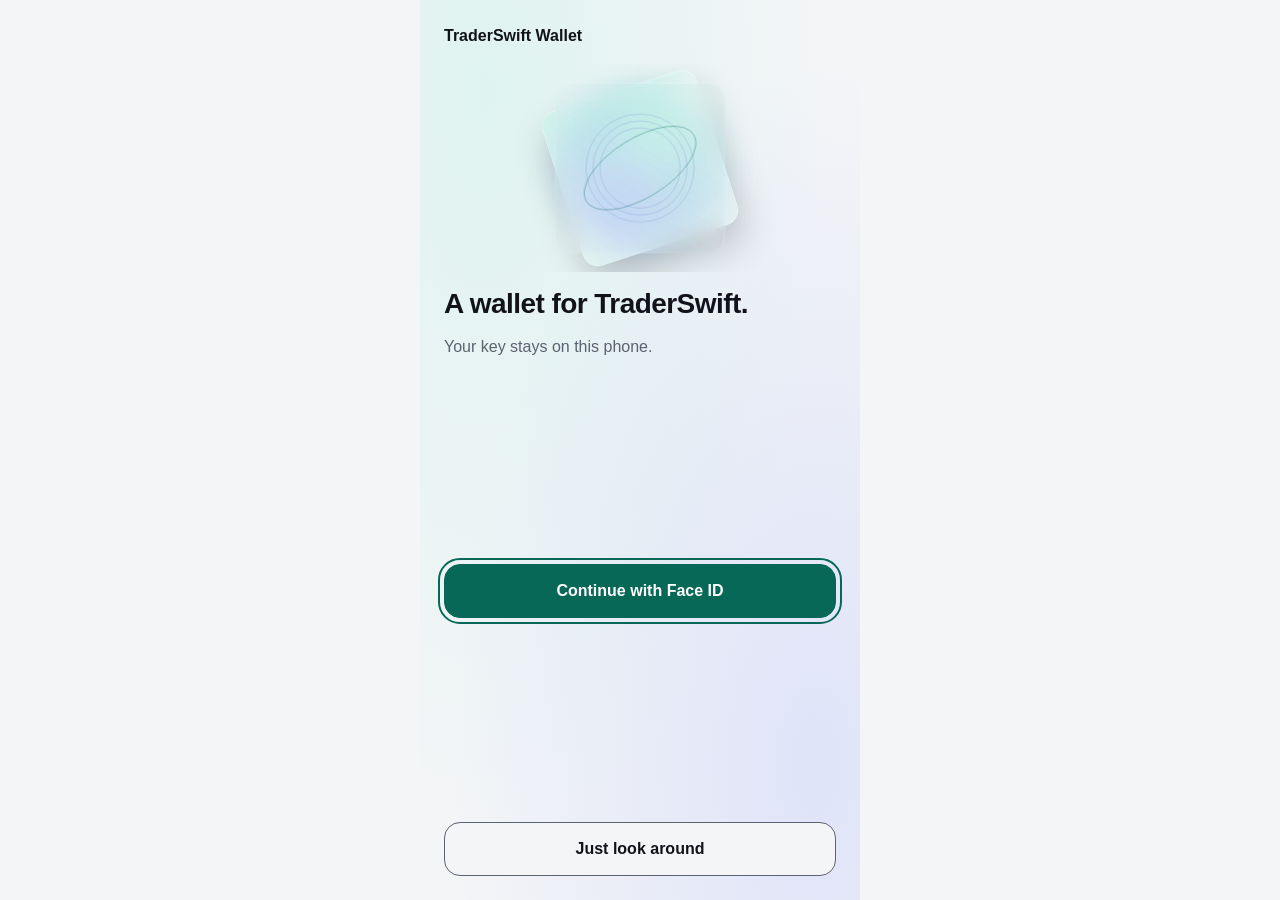
==== approval.html @ d80a9143 "Release wallet-2026-11-20" ====
<!doctype html>
<html lang="en" data-build-skin="glass" data-skin="glass">
<head>
  <meta charset="utf-8">
  <meta http-equiv="Content-Security-Policy" content="default-src 'self'; script-src 'self'; style-src 'self'; img-src 'self' data:; connect-src 'self' https://api.hyperliquid.xyz https://demo.traderswift.io; frame-src 'self'; object-src 'none'; base-uri 'none'; form-action 'none'">
  <script src="/frame-guard.4831d1f5ddee1642.js" integrity="sha256-SDHR9d3uFkIbovCyOY0tVZxZxyp4+VUDyLY3PaFtxhA=" crossorigin="anonymous" data-child="false" data-app-src="/app.b67b82bde010d55c.js" data-app-integrity="sha256-tnuCveAQ1VzoUtTcBZsyUCCunEWGEKCyoYZvrgc1C8I="></script>
  <meta name="viewport" content="width=device-width, initial-scale=1, viewport-fit=cover">
  <meta name="theme-color" content="#0b0c0f">
  <title>TraderSwift Wallet</title>
  <link rel="manifest" href="/manifest.webmanifest">
  <link rel="icon" href="/icon.svg" type="image/svg+xml">
  <link rel="apple-touch-icon" href="/icon-192.png">
  <link rel="stylesheet" href="/app.dac056a2eb11f874.css" integrity="sha256-2sBWousR+HQdXqFy+PMfnN85sP+5z654Mg8IpljKiX8=" crossorigin="anonymous">
</head>
<body>
  <a data-wallet-direct href="https://wallet.traderswift.io/" target="_top" rel="noopener">Open wallet.traderswift.io directly</a>
  <template data-wallet-content>
  <main data-wallet-root></main>
  </template>
</body>
</html>
---- app.dac056a2eb11f874.css ----
/* Core geometry and accessibility. Appearance belongs to skins. */
:root {
  --zero: 0;
  --full: 100%;
  --half: 50%;
  --fraction: 1fr;
  --viewport-height: 100svh;
  --app-width: 440px;
  --space-1: 4px;
  --space-2: 8px;
  --space-3: 12px;
  --space-4: 16px;
  --space-5: 20px;
  --space-6: 24px;
  --space-9: 36px;
  --line-width: 1px;
  --focus-width: 2px;
  --focus-offset: 4px;
  --emphasis-width: 2px;
  --button-height: 54px;
  --touch-size: 44px;
  --payment-touch-size: 48px;
  --payment-text-size: 20px;
  --phrase-columns: 3;
  --word-padding: 3px 6px;
  --number-width: 14px;
  --mic-width: 100%;
  --mic-height: 64px;
  --mic-icon: 48px;
  --mic-stroke: 3px;
  --mic-capsule-width: 12px;
  --mic-capsule-height: 26px;
  --mic-capsule-left: 18px;
  --mic-capsule-top: 2px;
  --mic-cradle-width: 28px;
  --mic-cradle-height: 24px;
  --mic-cradle-left: 10px;
  --mic-cradle-top: 14px;
  --mic-stem-height: 8px;
  --mic-stem-left: 22px;
  --mic-stem-top: 38px;
  --mic-stand-width: 18px;
  --mic-stand-left: 15px;
  --mic-stand-top: 44px;
  --toast-layer: 10;
  --toast-width: 400px;
  --toast-available-width: calc(100% - 32px);
  --identity-size: 208px;
  --identity-stage-height: 228px;
  --panel-edge: 3px;
  --identity-gap: 4px;
  --identity-cell: 12px;
  --look-columns: 3;
}

* {
  box-sizing: border-box;
}
body {
  margin: var(--zero);
}
button {
  cursor: pointer;
}
button:disabled {
  cursor: not-allowed;
}
h1, h2 {
  margin: var(--zero);
  overflow-wrap: anywhere;
}
p {
  margin: var(--zero);
}
.app-shell {
  width: var(--full);
  max-width: var(--app-width);
  min-height: var(--viewport-height);
  margin-inline: auto;
  padding: var(--space-6);
  padding-bottom: max(var(--space-6), env(safe-area-inset-bottom));
}
.stack, .sentence-card, .actions {
  display: grid;
  gap: var(--space-4);
}
.actions {
  gap: var(--space-3);
  padding-top: var(--space-4);
}
.button {
  display: flex;
  align-items: center;
  justify-content: center;
  gap: var(--space-2);
  width: var(--full);
  min-height: var(--button-height);
  padding: var(--space-3) var(--space-4);
  overflow-wrap: anywhere;
}
.risk {
  text-decoration: underline;
}
.request-details {
  margin: var(--zero);
  padding: var(--space-4);
  overflow-wrap: anywhere;
}
.request-details__row + .request-details__row {
  margin-top: var(--space-3);
  padding-top: var(--space-3);
}
dt {
  margin-bottom: var(--space-1);
}
dd {
  margin: var(--zero);
  white-space: pre-wrap;
}
.notice {
  padding: var(--space-3);
}
.phrase-grid {
  list-style: none;
  display: grid;
  grid-template-columns: repeat(var(--phrase-columns), minmax(var(--zero), var(--fraction)));
  gap: var(--space-1);
  padding: var(--zero);
  margin: var(--zero);
}
.phrase-grid__item {
  display: flex;
  align-items: center;
  gap: var(--space-2);
  padding: var(--word-padding);
  min-width: var(--zero);
}
.phrase-grid__word {
  overflow-wrap: anywhere;
}
.word-number {
  flex-shrink: var(--zero);
  width: var(--number-width);
}
.passphrase-field {
  display: grid;
  gap: var(--space-2);
}
.passphrase {
  min-width: var(--zero);
  width: var(--full);
  min-height: var(--button-height);
  padding: var(--space-4);
}
.passphrase-toggle {
  width: auto;
  justify-self: end;
  min-height: var(--touch-size);
}
.field-error:empty {
  display: none;
}
.mic-button {
  flex-direction: row;
  width: var(--mic-width);
  min-height: var(--mic-height);
}
.mic-icon {
  position: relative;
  width: var(--mic-icon);
  height: var(--mic-icon);
}
.mic-icon > span {
  position: absolute;
}
.mic-icon__capsule {
  left: var(--mic-capsule-left);
  top: var(--mic-capsule-top);
  width: var(--mic-capsule-width);
  height: var(--mic-capsule-height);
}
.mic-icon__cradle {
  left: var(--mic-cradle-left);
  top: var(--mic-cradle-top);
  width: var(--mic-cradle-width);
  height: var(--mic-cradle-height);
}
.mic-icon__stem {
  left: var(--mic-stem-left);
  top: var(--mic-stem-top);
  width: var(--mic-stroke);
  height: var(--mic-stem-height);
}
.mic-icon__stand {
  left: var(--mic-stand-left);
  top: var(--mic-stand-top);
  width: var(--mic-stand-width);
  height: var(--mic-stroke);
}
.toast {
  position: fixed;
  z-index: var(--toast-layer);
  inset-inline: var(--zero);
  bottom: max(var(--space-4), env(safe-area-inset-bottom));
  width: min(var(--toast-width), var(--toast-available-width));
  margin-inline: auto;
  display: grid;
  gap: var(--space-3);
  padding: var(--space-4);
  overflow-wrap: anywhere;
}
.toast__dismiss {
  width: auto;
  min-height: var(--touch-size);
  justify-self: end;
}
textarea {
  resize: vertical;
}
[hidden] {
  display: none !important;
}
.page-host {
  align-content: start;
}
.page-host iframe {
  width: var(--full);
  min-height: var(--app-width);
}
output {
  overflow-wrap: anywhere;
}
.sentence-card__sentence, .request-audience {
  unicode-bidi: isolate;
  direction: ltr;
}

/* Art is isolated and clipped; it never contains signing text or controls. */
.app-shell {
  position: relative;
  isolation: isolate;
  display: flex;
  flex-direction: column;
  gap: var(--space-4);
}
.background-light {
  position: absolute;
  inset: var(--zero);
  z-index: -1;
  contain: strict;
  overflow: hidden;
  pointer-events: none;
}
.screen-content {
  display: flex;
  flex-direction: column;
  flex: 1;
  gap: var(--space-4);
}
.screen-content > * { flex-shrink: 0; }
.screen-dock, .screen-content > .button--primary,
.screen-content > .button:last-child { margin-top: auto; }
.screen-content form, .screen-content > .sentence-card {
  display: flex;
  flex-direction: column;
  flex: 1;
}
.screen-content form > .button--primary, .sentence-card > .actions { margin-top: auto; }
.wallet-tools summary { cursor: pointer; padding-block: var(--space-3); }
.wallet-tools .stack { padding-block: var(--space-3); }
.ring-prompt { min-width: var(--zero); }
.ring-prompt .ring-prompt__action {
  display: flex;
  align-items: center;
  justify-content: center;
  box-shadow: none;
  cursor: pointer;
  font-family: inherit;
  width: auto;
  min-width: var(--zero);
  min-height: var(--touch-size);
  padding: var(--zero);
  border: var(--zero);
  background: none;
  color: var(--muted);
  font-size: var(--text-small);
  font-weight: inherit;
}
.ring-prompt > :first-child { flex: 1; justify-content: flex-start; font-weight: normal; }
.ring-prompt .ring-prompt__dismiss { min-width: var(--touch-size); flex-shrink: 0; }
.ring-draft, .ring-header { min-width: var(--zero); overflow-wrap: anywhere; }
.ring-back { display: flex; align-items: center; min-height: var(--touch-size); }
.identity-stage {
  position: relative;
  isolation: isolate;
  contain: layout paint;
  overflow: hidden;
  width: var(--full);
  height: var(--identity-stage-height);
  flex-shrink: 0;
}
.identity-light, .identity-pane, .key-identity {
  position: absolute;
  inset: var(--zero);
  width: var(--identity-size);
  height: var(--identity-size);
  margin: auto;
}
.identity-light, .identity-pane { z-index: -1; }
.key-identity { display: block; }
.panel-wrap {
  position: relative;
  isolation: isolate;
  padding: var(--panel-edge);
}
.panel-art {
  position: absolute;
  inset: var(--zero);
  z-index: -1;
  contain: strict;
  overflow: hidden;
  pointer-events: none;
}
.panel-wrap > :last-child { position: relative; }

.look-options {
  display: grid;
  grid-template-columns: repeat(var(--look-columns), minmax(var(--zero), var(--fraction)));
  gap: var(--space-2);
}

.signing-truth {
  overflow-wrap: anywhere;
  unicode-bidi: isolate;
  direction: ltr;
}

.storage-warning { display: flex; align-items: center; gap: var(--space-2); }
.storage-warning .button { width: auto; min-height: var(--touch-size); padding-inline: var(--space-2); }

.identity-light { animation: identity-arrive var(--motion-duration) var(--motion-easing); }
@keyframes identity-arrive {
  from { opacity: 0; }
  to { opacity: 1; }
}

@media (prefers-reduced-motion: reduce) {
  *, *::before, *::after {
    animation: none !important;
    transition: none !important;
    transform: none !important;
    scroll-behavior: auto !important;
  }
}

/* Route focus announces the heading; keyboard focus uses the skin ring. */
h1[tabindex]:focus { outline: none; }
[data-signing-truth="address"], .app-shell .wallet-address,
.app-shell .passphrase.wallet-address {
  font-family: var(--font-address, ui-monospace, "SFMono-Regular", Menlo, Consolas, monospace);
}

.hl-heading { display: flex; align-items: baseline; flex-wrap: wrap; gap: var(--space-2); }
.hl-heading h3 { margin: var(--zero); overflow-wrap: anywhere; }
.hl-heading .muted { margin-left: auto; }
.hl-side { color: var(--accent); }
.hl-grid {
  display: grid;
  grid-template-columns: repeat(3, minmax(var(--zero), var(--fraction)));
  gap: var(--space-3) var(--space-2);
  margin: var(--zero);
}
.hl-cell { min-width: var(--zero); }
.hl-cell dt { font-size: var(--text-tiny); }
.hl-cell dd { font-variant-numeric: tabular-nums; overflow-wrap: anywhere; }
.hl-view, .hl-results, .hl-card { min-width: var(--zero); }

.payment-review, .funding-page {
  min-width: var(--zero);
  overflow-wrap: anywhere;
  unicode-bidi: isolate;
  direction: ltr;
}
.payment-review .wallet-address, .funding-page .wallet-address {
  white-space: normal;
  overflow: visible;
  text-overflow: clip;
}

.approval-screen, .approval-review { min-width: var(--zero); overflow-wrap: anywhere; }
.approval-typed-data {
  white-space: pre-wrap;
  overflow-wrap: anywhere;
  overflow: visible;
  text-overflow: clip;
  min-width: var(--zero);
  direction: ltr;
  unicode-bidi: isolate;
}

.funding-header {
  display: flex;
  align-items: center;
  gap: var(--space-2);
}
.funding-header h1 {
  flex: 1;
  margin: 0;
  font-size: var(--payment-text-size);
}
.funding-header .button {
  width: var(--payment-touch-size);
  flex-shrink: var(--zero);
  min-width: var(--payment-touch-size);
  min-height: var(--payment-touch-size);
  padding: 0;
}
.funding-badge {
  padding: var(--space-1) var(--space-2);
  border: var(--line-width) solid var(--border);
  border-radius: var(--radius-pill);
  font-size: var(--text-small);
  color: var(--muted);
}
.funding-page .button, .payment-review .button {
  min-height: var(--payment-touch-size);
}
.funding-page .wallet-address {
  font-size: var(--payment-text-size);
  overflow-wrap: anywhere;
  white-space: normal;
}

:root:not([data-skin]), :root[data-skin="glass"] { 
  color-scheme: dark;
  --font-body: -apple-system, BlinkMacSystemFont, "Segoe UI", sans-serif;
  --font-address: ui-monospace, "SFMono-Regular", Menlo, Consolas, monospace;
  --font-heading: var(--font-body);
  --font-mono: ui-monospace, "SFMono-Regular", Consolas, monospace;
  --text-body: 16px;
  --text-small: 12px;
  --text-word: 13px;
  --text-tiny: 10px;
  --text-heading: 28px;
  --text-hero: 28px;
  --leading-body: 1.5;
  --leading-heading: 1.12;
  --weight-bold: 600;
  --weight-heading: 600;
  --tracking-heading: -.02em;
  --tracking-label: .04em;
  --radius-card: 24px;
  --radius-control: 16px;
  --radius-notice: 12px;
  --radius-word: 4px;
  --radius-mic: 28px;
  --radius-pill: 999px;
  --transparent: transparent;
  --current-color: currentColor;
  --opacity-disabled: 1;
  --motion-duration: 140ms;
  --motion-easing: ease-out;
  --motion-press: translateY(1px);
  --canvas: #0b0c0f;
  --surface: #0b0c0f;
  --ink: #f2f4f7;
  --muted: #8b93a1;
  --accent: #5ee7c6;
  --on-accent: #0b0c0f;
  --tint: #181a20;
  --border: #30343b;
  --border-strong: #8b93a1;
  --warning-bg: #132923;
  --warning-ink: #a8e9d8;
  --danger: #ff6b63;
  --danger-bg: #2e191d;
  --danger-border: #a84b49;
  --panel-background: linear-gradient(135deg, var(--surface), var(--tint));
  --shadow-card: inset 0 1px 0 #ffffff12;
  --shadow-mic: 0 0 32px #5ee7c624;
  --shadow-toast: 0 8px 24px #00000050;
  --glass-blur: 16px;
  --identity-shell-radius: 24px;
  --identity-radius: 4px;
  --identity-background: radial-gradient(ellipse at center, var(--tint), var(--surface));
}
@media (prefers-color-scheme: light) {
  :root:not([data-skin]), :root[data-skin="glass"] {
    color-scheme: light;
    --canvas: #f4f5f7;
    --surface: #f4f5f7;
    --ink: #111318;
    --muted: #5b6270;
    --accent: #086858;
    --on-accent: #ffffff;
    --tint: #e9ebef;
    --border: #c9cdd4;
    --border-strong: #5b6270;
    --warning-bg: #e0f0eb;
    --warning-ink: #176856;
    --danger: #a12b28;
    --danger-bg: #fae9e7;
    --danger-border: #bf6a65;
  }
}
@media (prefers-reduced-motion: reduce) {
  :root:not([data-skin]), :root[data-skin="glass"] { --motion-duration: 0ms; --motion-press: none; }
}

:root[data-skin="glass"] body { background: var(--canvas); color: var(--ink); font: var(--text-body)/var(--leading-body) var(--font-body); }:root[data-skin="glass"] button, :root[data-skin="glass"] input { font: inherit; }:root[data-skin="glass"] button, :root[data-skin="glass"] input, :root[data-skin="glass"] a { -webkit-tap-highlight-color: var(--transparent); }:root[data-skin="glass"] button:disabled { opacity: var(--opacity-disabled); }:root[data-skin="glass"] button:focus-visible, :root[data-skin="glass"] input:focus-visible, :root[data-skin="glass"] a:focus-visible, :root[data-skin="glass"] [tabindex]:focus-visible:not(h1), :root[data-skin="glass"] h1[data-keyboard-focus="true"]:focus-visible { outline: var(--focus-width) solid var(--accent); outline-offset: var(--focus-offset); }:root[data-skin="glass"] a { color: var(--accent); text-underline-offset: var(--space-1); }:root[data-skin="glass"] h1, :root[data-skin="glass"] h2 { font: var(--weight-heading) var(--text-heading)/var(--leading-heading) var(--font-heading); letter-spacing: var(--tracking-heading); }:root[data-skin="glass"] .app-shell { background: var(--surface); }:root[data-skin="glass"] .wallet-tools summary { color: var(--muted); }:root[data-skin="glass"] .hero { font-size: var(--text-hero); }:root[data-skin="glass"] .muted, :root[data-skin="glass"] .field-hint { color: var(--muted); }:root[data-skin="glass"] .button { border: var(--line-width) solid var(--border-strong); border-radius: var(--radius-control); background: var(--surface); color: var(--ink); font-weight: var(--weight-bold); transition: background-color var(--motion-duration) var(--motion-easing), transform var(--motion-duration) var(--motion-easing); }:root[data-skin="glass"] .button--primary { background: var(--accent); color: var(--on-accent); border-color: var(--accent); }:root[data-skin="glass"] .button--refuse { color: var(--danger); border-color: var(--danger-border); }:root[data-skin="glass"] .button--secondary:enabled:hover { background: var(--tint); }:root[data-skin="glass"] .button--refuse:enabled:hover { background: var(--danger-bg); }:root[data-skin="glass"] .button:enabled:active { transform: var(--motion-press); }:root[data-skin="glass"] .risk { color: var(--accent); font-weight: inherit; text-decoration-thickness: var(--emphasis-width); text-underline-offset: var(--focus-offset); }:root[data-skin="glass"] .request-details { background-color: var(--tint); background-image: var(--panel-background, linear-gradient(135deg, var(--surface), var(--tint))); border: var(--line-width) solid var(--border); border-radius: var(--radius-card); box-shadow: var(--shadow-card); }:root[data-skin="glass"] .request-details__row + .request-details__row { border-top: var(--line-width) solid var(--border); }:root[data-skin="glass"] dt { color: var(--muted); font-size: var(--text-small); font-weight: var(--weight-bold); letter-spacing: var(--tracking-label); text-transform: uppercase; }:root[data-skin="glass"] .notice { border-radius: var(--radius-notice); background: var(--warning-bg); color: var(--warning-ink); }:root[data-skin="glass"] .phrase-grid__item { border: var(--line-width) solid var(--border); border-radius: var(--radius-word); background: var(--tint); font-size: var(--text-word); }:root[data-skin="glass"] .word-number { font-size: var(--text-tiny); color: var(--muted); font-variant-numeric: tabular-nums; }:root[data-skin="glass"] .field-label { font-weight: var(--weight-bold); }:root[data-skin="glass"] .passphrase { border: var(--line-width) solid var(--border-strong); border-radius: var(--radius-control); background: var(--tint); color: var(--ink); }:root[data-skin="glass"] .passphrase[aria-invalid="true"] { border-color: var(--danger); }:root[data-skin="glass"] .passphrase-toggle[aria-pressed="true"] { background: var(--tint); border-color: var(--accent); }:root[data-skin="glass"] .field-hint, :root[data-skin="glass"] .field-error { font-size: var(--text-small); }:root[data-skin="glass"] .field-error { color: var(--danger); }:root[data-skin="glass"] .mic-button { border-radius: var(--radius-mic); box-shadow: var(--shadow-mic); }:root[data-skin="glass"] .mic-icon__capsule { border: var(--mic-stroke) solid var(--current-color); border-radius: var(--radius-pill); }:root[data-skin="glass"] .mic-icon__cradle { border: var(--mic-stroke) solid var(--current-color); border-top: none; border-radius: var(--zero) var(--zero) var(--radius-pill) var(--radius-pill); }:root[data-skin="glass"] .mic-icon__stem { background: var(--current-color); }:root[data-skin="glass"] .mic-icon__stand { background: var(--current-color); }:root[data-skin="glass"] .toast { background: var(--surface); color: var(--ink); border: var(--line-width) solid var(--border-strong); border-radius: var(--radius-card); box-shadow: var(--shadow-toast); }:root[data-skin="glass"] .toast--error { background: var(--danger-bg); color: var(--danger); border-color: var(--danger-border); }:root[data-skin="glass"] textarea { font: inherit; }:root[data-skin="glass"] textarea:focus-visible { outline: var(--focus-width) solid var(--accent); outline-offset: var(--focus-offset); }:root[data-skin="glass"] .page-host iframe { border: var(--zero); }:root[data-skin="glass"] .look-options [aria-pressed="true"] { border-color: var(--accent); background: var(--tint); }:root[data-skin="glass"] .request-details { backdrop-filter: blur(var(--glass-blur)); }:root[data-skin="glass"] .background-light { background: radial-gradient(ellipse at 15% 10%, #5ee7c624, transparent 65%), radial-gradient(ellipse at 90% 85%, #5a78ff24, transparent 65%); }:root[data-skin="glass"] .panel-art { background: linear-gradient(135deg, #a8e9d840, #5a78ff18 55%, #5ee7c624); border: 1px solid #a8e9d840; border-radius: 22px; box-shadow: inset 0 1px 0 #ffffff30, 0 12px 28px #00000024; backdrop-filter: blur(24px); }:root[data-skin="glass"] .identity-stage { height: 208px; }:root[data-skin="glass"] .identity-light { background: conic-gradient(from 29deg, #5ee7c640, #5a78ff40, #5ee7c640); border-radius: 50%; filter: blur(18px); transform: scale(0.8); }:root[data-skin="glass"] .identity-pane { background: linear-gradient(-18deg, #a8e9d818, transparent 60%, #5ee7c624); border: 1px solid #ffffff30; border-radius: 20px; box-shadow: 0 24px 48px #00000033, inset 0 1px 0 #ffffff30; transform: rotate(-18deg) scale(0.78); }:root[data-skin="glass"] .key-identity { background: linear-gradient(31deg, #ffffff0f, transparent 65%, #a8e9d818); border: 1px solid #ffffff30; border-radius: 20px; backdrop-filter: blur(12px); padding: 18px; transform: scale(0.82); }:root[data-skin="glass"] .orbit-lines { fill: none; stroke: #869ad4; stroke-width: 1; opacity: 0.8; }:root[data-skin="glass"] .orbit-lines ellipse { stroke: var(--accent); }:root[data-skin="glass"] .identity-dot { fill: var(--accent); stroke: var(--surface); stroke-width: 1; }:root[data-skin="glass"] .identity-dot:nth-child(3n) { fill: #b9f3e4; }

:root:not([data-skin]) body { background: var(--canvas); color: var(--ink); font: var(--text-body)/var(--leading-body) var(--font-body); }:root:not([data-skin]) button, :root:not([data-skin]) input { font: inherit; }:root:not([data-skin]) button, :root:not([data-skin]) input, :root:not([data-skin]) a { -webkit-tap-highlight-color: var(--transparent); }:root:not([data-skin]) button:disabled { opacity: var(--opacity-disabled); }:root:not([data-skin]) button:focus-visible, :root:not([data-skin]) input:focus-visible, :root:not([data-skin]) a:focus-visible, :root:not([data-skin]) [tabindex]:focus-visible:not(h1), :root:not([data-skin]) h1[data-keyboard-focus="true"]:focus-visible { outline: var(--focus-width) solid var(--accent); outline-offset: var(--focus-offset); }:root:not([data-skin]) a { color: var(--accent); text-underline-offset: var(--space-1); }:root:not([data-skin]) h1, :root:not([data-skin]) h2 { font: var(--weight-heading) var(--text-heading)/var(--leading-heading) var(--font-heading); letter-spacing: var(--tracking-heading); }:root:not([data-skin]) .app-shell { background: var(--surface); }:root:not([data-skin]) .wallet-tools summary { color: var(--muted); }:root:not([data-skin]) .hero { font-size: var(--text-hero); }:root:not([data-skin]) .muted, :root:not([data-skin]) .field-hint { color: var(--muted); }:root:not([data-skin]) .button { border: var(--line-width) solid var(--border-strong); border-radius: var(--radius-control); background: var(--surface); color: var(--ink); font-weight: var(--weight-bold); transition: background-color var(--motion-duration) var(--motion-easing), transform var(--motion-duration) var(--motion-easing); }:root:not([data-skin]) .button--primary { background: var(--accent); color: var(--on-accent); border-color: var(--accent); }:root:not([data-skin]) .button--refuse { color: var(--danger); border-color: var(--danger-border); }:root:not([data-skin]) .button--secondary:enabled:hover { background: var(--tint); }:root:not([data-skin]) .button--refuse:enabled:hover { background: var(--danger-bg); }:root:not([data-skin]) .button:enabled:active { transform: var(--motion-press); }:root:not([data-skin]) .risk { color: var(--accent); font-weight: inherit; text-decoration-thickness: var(--emphasis-width); text-underline-offset: var(--focus-offset); }:root:not([data-skin]) .request-details { background-color: var(--tint); background-image: var(--panel-background, linear-gradient(135deg, var(--surface), var(--tint))); border: var(--line-width) solid var(--border); border-radius: var(--radius-card); box-shadow: var(--shadow-card); }:root:not([data-skin]) .request-details__row + .request-details__row { border-top: var(--line-width) solid var(--border); }:root:not([data-skin]) dt { color: var(--muted); font-size: var(--text-small); font-weight: var(--weight-bold); letter-spacing: var(--tracking-label); text-transform: uppercase; }:root:not([data-skin]) .notice { border-radius: var(--radius-notice); background: var(--warning-bg); color: var(--warning-ink); }:root:not([data-skin]) .phrase-grid__item { border: var(--line-width) solid var(--border); border-radius: var(--radius-word); background: var(--tint); font-size: var(--text-word); }:root:not([data-skin]) .word-number { font-size: var(--text-tiny); color: var(--muted); font-variant-numeric: tabular-nums; }:root:not([data-skin]) .field-label { font-weight: var(--weight-bold); }:root:not([data-skin]) .passphrase { border: var(--line-width) solid var(--border-strong); border-radius: var(--radius-control); background: var(--tint); color: var(--ink); }:root:not([data-skin]) .passphrase[aria-invalid="true"] { border-color: var(--danger); }:root:not([data-skin]) .passphrase-toggle[aria-pressed="true"] { background: var(--tint); border-color: var(--accent); }:root:not([data-skin]) .field-hint, :root:not([data-skin]) .field-error { font-size: var(--text-small); }:root:not([data-skin]) .field-error { color: var(--danger); }:root:not([data-skin]) .mic-button { border-radius: var(--radius-mic); box-shadow: var(--shadow-mic); }:root:not([data-skin]) .mic-icon__capsule { border: var(--mic-stroke) solid var(--current-color); border-radius: var(--radius-pill); }:root:not([data-skin]) .mic-icon__cradle { border: var(--mic-stroke) solid var(--current-color); border-top: none; border-radius: var(--zero) var(--zero) var(--radius-pill) var(--radius-pill); }:root:not([data-skin]) .mic-icon__stem { background: var(--current-color); }:root:not([data-skin]) .mic-icon__stand { background: var(--current-color); }:root:not([data-skin]) .toast { background: var(--surface); color: var(--ink); border: var(--line-width) solid var(--border-strong); border-radius: var(--radius-card); box-shadow: var(--shadow-toast); }:root:not([data-skin]) .toast--error { background: var(--danger-bg); color: var(--danger); border-color: var(--danger-border); }:root:not([data-skin]) textarea { font: inherit; }:root:not([data-skin]) textarea:focus-visible { outline: var(--focus-width) solid var(--accent); outline-offset: var(--focus-offset); }:root:not([data-skin]) .page-host iframe { border: var(--zero); }:root:not([data-skin]) .look-options [aria-pressed="true"] { border-color: var(--accent); background: var(--tint); }:root:not([data-skin]) .request-details { backdrop-filter: blur(var(--glass-blur)); }:root:not([data-skin]) .background-light { background: radial-gradient(ellipse at 15% 10%, #5ee7c624, transparent 65%), radial-gradient(ellipse at 90% 85%, #5a78ff24, transparent 65%); }:root:not([data-skin]) .panel-art { background: linear-gradient(135deg, #a8e9d840, #5a78ff18 55%, #5ee7c624); border: 1px solid #a8e9d840; border-radius: 22px; box-shadow: inset 0 1px 0 #ffffff30, 0 12px 28px #00000024; backdrop-filter: blur(24px); }:root:not([data-skin]) .identity-stage { height: 208px; }:root:not([data-skin]) .identity-light { background: conic-gradient(from 29deg, #5ee7c640, #5a78ff40, #5ee7c640); border-radius: 50%; filter: blur(18px); transform: scale(0.8); }:root:not([data-skin]) .identity-pane { background: linear-gradient(-18deg, #a8e9d818, transparent 60%, #5ee7c624); border: 1px solid #ffffff30; border-radius: 20px; box-shadow: 0 24px 48px #00000033, inset 0 1px 0 #ffffff30; transform: rotate(-18deg) scale(0.78); }:root:not([data-skin]) .key-identity { background: linear-gradient(31deg, #ffffff0f, transparent 65%, #a8e9d818); border: 1px solid #ffffff30; border-radius: 20px; backdrop-filter: blur(12px); padding: 18px; transform: scale(0.82); }:root:not([data-skin]) .orbit-lines { fill: none; stroke: #869ad4; stroke-width: 1; opacity: 0.8; }:root:not([data-skin]) .orbit-lines ellipse { stroke: var(--accent); }:root:not([data-skin]) .identity-dot { fill: var(--accent); stroke: var(--surface); stroke-width: 1; }:root:not([data-skin]) .identity-dot:nth-child(3n) { fill: #b9f3e4; }

:root[data-skin="orbit"] { 
  color-scheme: dark;
  --font-body: -apple-system, BlinkMacSystemFont, "Segoe UI", sans-serif;
  --font-address: ui-monospace, "SFMono-Regular", Menlo, Consolas, monospace;
  --font-heading: var(--font-body);
  --font-mono: ui-monospace, "SFMono-Regular", Consolas, monospace;
  --text-body: 16px;
  --text-small: 12px;
  --text-word: 13px;
  --text-tiny: 10px;
  --text-heading: 28px;
  --text-hero: 28px;
  --leading-body: 1.5;
  --leading-heading: 1.12;
  --weight-bold: 600;
  --weight-heading: 600;
  --tracking-heading: -.02em;
  --tracking-label: .04em;
  --radius-card: 20px;
  --radius-control: 28px;
  --radius-notice: 12px;
  --radius-word: 4px;
  --radius-mic: 999px;
  --radius-pill: 999px;
  --transparent: transparent;
  --current-color: currentColor;
  --opacity-disabled: 1;
  --motion-duration: 140ms;
  --motion-easing: ease-out;
  --motion-press: translateY(1px);
  --canvas: #080c10;
  --surface: #101a20;
  --ink: #f0f7f5;
  --muted: #a5b8bc;
  --accent: #a7ecda;
  --on-accent: #102b26;
  --tint: #192a31;
  --border: #31464d;
  --border-strong: #6b8b94;
  --warning-bg: #27332e;
  --warning-ink: #d8e7c8;
  --danger: #ffa99e;
  --danger-bg: #36272b;
  --danger-border: #9c605c;
  --panel-background: none;
  --shadow-card: inset 0 1px 0 #a7ecda26;
  --shadow-mic: 0 0 32px #5ee7c624;
  --shadow-toast: 0 8px 24px #00000050;
  --glass-blur: 0px;
  --identity-shell-radius: 999px;
  --identity-radius: 50%;
  --identity-background: repeating-radial-gradient(circle at center, var(--surface) 0px, var(--surface) 16px, var(--border) 17px, var(--surface) 18px);
}
@media (prefers-color-scheme: light) {
  :root[data-skin="orbit"] {
    color-scheme: light;
    --canvas: #dbe5e3;
    --surface: #f4f8f6;
    --ink: #182f31;
    --muted: #526a6d;
    --accent: #205e53;
    --on-accent: #ffffff;
    --tint: #e2eeea;
    --border: #bccfca;
    --border-strong: #708b86;
    --warning-bg: #e4ead6;
    --warning-ink: #42592e;
    --danger: #912e2d;
    --danger-bg: #f7e6e2;
    --danger-border: #bb7d78;
  }
}
@media (prefers-reduced-motion: reduce) {
  :root[data-skin="orbit"] { --motion-duration: 0ms; --motion-press: none; }
}

:root[data-skin="orbit"] body { background: var(--canvas); color: var(--ink); font: var(--text-body)/var(--leading-body) var(--font-body); }:root[data-skin="orbit"] button, :root[data-skin="orbit"] input { font: inherit; }:root[data-skin="orbit"] button, :root[data-skin="orbit"] input, :root[data-skin="orbit"] a { -webkit-tap-highlight-color: var(--transparent); }:root[data-skin="orbit"] button:disabled { opacity: var(--opacity-disabled); }:root[data-skin="orbit"] button:focus-visible, :root[data-skin="orbit"] input:focus-visible, :root[data-skin="orbit"] a:focus-visible, :root[data-skin="orbit"] [tabindex]:focus-visible:not(h1), :root[data-skin="orbit"] h1[data-keyboard-focus="true"]:focus-visible { outline: var(--focus-width) solid var(--accent); outline-offset: var(--focus-offset); }:root[data-skin="orbit"] a { color: var(--accent); text-underline-offset: var(--space-1); }:root[data-skin="orbit"] h1, :root[data-skin="orbit"] h2 { font: var(--weight-heading) var(--text-heading)/var(--leading-heading) var(--font-heading); letter-spacing: var(--tracking-heading); }:root[data-skin="orbit"] .app-shell { background: var(--surface); }:root[data-skin="orbit"] .wallet-tools summary { color: var(--muted); }:root[data-skin="orbit"] .hero { font-size: var(--text-hero); }:root[data-skin="orbit"] .muted, :root[data-skin="orbit"] .field-hint { color: var(--muted); }:root[data-skin="orbit"] .button { border: var(--line-width) solid var(--border-strong); border-radius: var(--radius-control); background: var(--surface); color: var(--ink); font-weight: var(--weight-bold); transition: background-color var(--motion-duration) var(--motion-easing), transform var(--motion-duration) var(--motion-easing); }:root[data-skin="orbit"] .button--primary { background: var(--accent); color: var(--on-accent); border-color: var(--accent); }:root[data-skin="orbit"] .button--refuse { color: var(--danger); border-color: var(--danger-border); }:root[data-skin="orbit"] .button--secondary:enabled:hover { background: var(--tint); }:root[data-skin="orbit"] .button--refuse:enabled:hover { background: var(--danger-bg); }:root[data-skin="orbit"] .button:enabled:active { transform: var(--motion-press); }:root[data-skin="orbit"] .risk { color: var(--accent); font-weight: inherit; text-decoration-thickness: var(--emphasis-width); text-underline-offset: var(--focus-offset); }:root[data-skin="orbit"] .request-details { background-color: var(--tint); background-image: var(--panel-background, linear-gradient(135deg, var(--surface), var(--tint))); border: var(--line-width) solid var(--border); border-radius: var(--radius-card); box-shadow: var(--shadow-card); }:root[data-skin="orbit"] .request-details__row + .request-details__row { border-top: var(--line-width) solid var(--border); }:root[data-skin="orbit"] dt { color: var(--muted); font-size: var(--text-small); font-weight: var(--weight-bold); letter-spacing: var(--tracking-label); text-transform: uppercase; }:root[data-skin="orbit"] .notice { border-radius: var(--radius-notice); background: var(--warning-bg); color: var(--warning-ink); }:root[data-skin="orbit"] .phrase-grid__item { border: var(--line-width) solid var(--border); border-radius: var(--radius-word); background: var(--tint); font-size: var(--text-word); }:root[data-skin="orbit"] .word-number { font-size: var(--text-tiny); color: var(--muted); font-variant-numeric: tabular-nums; }:root[data-skin="orbit"] .field-label { font-weight: var(--weight-bold); }:root[data-skin="orbit"] .passphrase { border: var(--line-width) solid var(--border-strong); border-radius: var(--radius-control); background: var(--tint); color: var(--ink); }:root[data-skin="orbit"] .passphrase[aria-invalid="true"] { border-color: var(--danger); }:root[data-skin="orbit"] .passphrase-toggle[aria-pressed="true"] { background: var(--tint); border-color: var(--accent); }:root[data-skin="orbit"] .field-hint, :root[data-skin="orbit"] .field-error { font-size: var(--text-small); }:root[data-skin="orbit"] .field-error { color: var(--danger); }:root[data-skin="orbit"] .mic-button { border-radius: var(--radius-mic); box-shadow: var(--shadow-mic); }:root[data-skin="orbit"] .mic-icon__capsule { border: var(--mic-stroke) solid var(--current-color); border-radius: var(--radius-pill); }:root[data-skin="orbit"] .mic-icon__cradle { border: var(--mic-stroke) solid var(--current-color); border-top: none; border-radius: var(--zero) var(--zero) var(--radius-pill) var(--radius-pill); }:root[data-skin="orbit"] .mic-icon__stem { background: var(--current-color); }:root[data-skin="orbit"] .mic-icon__stand { background: var(--current-color); }:root[data-skin="orbit"] .toast { background: var(--surface); color: var(--ink); border: var(--line-width) solid var(--border-strong); border-radius: var(--radius-card); box-shadow: var(--shadow-toast); }:root[data-skin="orbit"] .toast--error { background: var(--danger-bg); color: var(--danger); border-color: var(--danger-border); }:root[data-skin="orbit"] textarea { font: inherit; }:root[data-skin="orbit"] textarea:focus-visible { outline: var(--focus-width) solid var(--accent); outline-offset: var(--focus-offset); }:root[data-skin="orbit"] .page-host iframe { border: var(--zero); }:root[data-skin="orbit"] .look-options [aria-pressed="true"] { border-color: var(--accent); background: var(--tint); }:root[data-skin="orbit"] .request-details { backdrop-filter: blur(var(--glass-blur)); }:root[data-skin="orbit"] .background-light { background: radial-gradient(ellipse at 50% 28%, #5ee7c624, transparent 65%); }:root[data-skin="orbit"] .panel-art { background: var(--surface); border: 1px solid var(--border); border-top: 1px solid #658783; border-radius: 20px; box-shadow: inset 0 1px 0 #a7ecda26; }:root[data-skin="orbit"] .identity-stage { height: 208px; }:root[data-skin="orbit"] .identity-light { background: radial-gradient(circle at center, #5ee7c650, transparent 70%); border-radius: 50%; filter: blur(26px); transform: scale(0.9); }:root[data-skin="orbit"] .identity-pane { display: none; }:root[data-skin="orbit"] .key-identity { background: none; border: none; border-radius: 0px; box-shadow: none; backdrop-filter: none; padding: 0px; transform: none; }:root[data-skin="orbit"] .orbit-lines { fill: none; stroke: #658783; stroke-width: 1; opacity: 0.8; }:root[data-skin="orbit"] .orbit-lines ellipse { stroke: var(--accent); stroke-width: 2; }:root[data-skin="orbit"] .identity-dot { fill: var(--accent); stroke: var(--surface); stroke-width: 1.5; }:root[data-skin="orbit"] .identity-dot:nth-child(3n) { fill: #d7e8c8; }

:root[data-skin="night-key"] { 
  color-scheme: dark;
  --font-body: -apple-system, BlinkMacSystemFont, "Segoe UI", sans-serif;
  --font-address: ui-monospace, "SFMono-Regular", Menlo, Consolas, monospace;
  --font-heading: var(--font-body);
  --font-mono: ui-monospace, "SFMono-Regular", Consolas, monospace;
  --text-body: 16px;
  --text-small: 12px;
  --text-word: 13px;
  --text-tiny: 10px;
  --text-heading: 28px;
  --text-hero: 28px;
  --leading-body: 1.5;
  --leading-heading: 1.12;
  --weight-bold: 600;
  --weight-heading: 600;
  --tracking-heading: -.02em;
  --tracking-label: .04em;
  --radius-card: 0px;
  --radius-control: 999px;
  --radius-notice: 12px;
  --radius-word: 4px;
  --radius-mic: 999px;
  --radius-pill: 999px;
  --transparent: transparent;
  --current-color: currentColor;
  --opacity-disabled: 1;
  --motion-duration: 140ms;
  --motion-easing: ease-out;
  --motion-press: translateY(1px);
  --canvas: #070a08;
  --surface: #0d120f;
  --ink: #e6eee8;
  --muted: #a0afa4;
  --accent: #8dfc88;
  --on-accent: #071108;
  --tint: #0d120f;
  --border: #0d120f;
  --border-strong: #819b88;
  --warning-bg: #162a1d;
  --warning-ink: #b6ecc3;
  --danger: #ffaaa7;
  --danger-bg: #301d24;
  --danger-border: #a76572;
  --panel-background: linear-gradient(135deg, var(--surface), var(--tint));
  --shadow-card: none;
  --shadow-mic: 0 0 0 1px var(--accent);
  --shadow-toast: 0 8px 24px #00000050;
  --glass-blur: 0px;
  --identity-shell-radius: 999px;
  --identity-radius: 50%;
  --identity-background: var(--tint);
}
@media (prefers-color-scheme: light) {
  :root[data-skin="night-key"] {
    color-scheme: light;
    --canvas: #f4f8f5;
    --surface: #ffffff;
    --ink: #112319;
    --muted: #4a6252;
    --accent: #236934;
    --on-accent: #ffffff;
    --tint: #e6efe9;
    --border: #b3cabc;
    --border-strong: #64816d;
    --warning-bg: #e2f0e6;
    --warning-ink: #245c33;
    --danger: #a12f45;
    --danger-bg: #f9e6eb;
    --danger-border: #b36a7a;
  }
}
@media (prefers-reduced-motion: reduce) {
  :root[data-skin="night-key"] { --motion-duration: 0ms; --motion-press: none; }
}

:root[data-skin="night-key"] body { background: var(--canvas); color: var(--ink); font: var(--text-body)/var(--leading-body) var(--font-body); }:root[data-skin="night-key"] button, :root[data-skin="night-key"] input { font: inherit; }:root[data-skin="night-key"] button, :root[data-skin="night-key"] input, :root[data-skin="night-key"] a { -webkit-tap-highlight-color: var(--transparent); }:root[data-skin="night-key"] button:disabled { opacity: var(--opacity-disabled); }:root[data-skin="night-key"] button:focus-visible, :root[data-skin="night-key"] input:focus-visible, :root[data-skin="night-key"] a:focus-visible, :root[data-skin="night-key"] [tabindex]:focus-visible:not(h1), :root[data-skin="night-key"] h1[data-keyboard-focus="true"]:focus-visible { outline: var(--focus-width) solid var(--accent); outline-offset: var(--focus-offset); }:root[data-skin="night-key"] a { color: var(--accent); text-underline-offset: var(--space-1); }:root[data-skin="night-key"] h1, :root[data-skin="night-key"] h2 { font: var(--weight-heading) var(--text-heading)/var(--leading-heading) var(--font-heading); letter-spacing: var(--tracking-heading); }:root[data-skin="night-key"] .app-shell { background: var(--surface); }:root[data-skin="night-key"] .wallet-tools summary { color: var(--muted); }:root[data-skin="night-key"] .hero { font-size: var(--text-hero); }:root[data-skin="night-key"] .muted, :root[data-skin="night-key"] .field-hint { color: var(--muted); }:root[data-skin="night-key"] .button { border: var(--line-width) solid var(--border-strong); border-radius: var(--radius-control); background: var(--surface); color: var(--ink); font-weight: var(--weight-bold); transition: background-color var(--motion-duration) var(--motion-easing), transform var(--motion-duration) var(--motion-easing); }:root[data-skin="night-key"] .button--primary { background: var(--accent); color: var(--on-accent); border-color: var(--accent); }:root[data-skin="night-key"] .button--refuse { color: var(--danger); border-color: var(--danger-border); }:root[data-skin="night-key"] .button--secondary:enabled:hover { background: var(--tint); }:root[data-skin="night-key"] .button--refuse:enabled:hover { background: var(--danger-bg); }:root[data-skin="night-key"] .button:enabled:active { transform: var(--motion-press); }:root[data-skin="night-key"] .risk { color: var(--accent); font-weight: inherit; text-decoration-thickness: var(--emphasis-width); text-underline-offset: var(--focus-offset); }:root[data-skin="night-key"] .request-details { background-color: var(--tint); background-image: var(--panel-background, linear-gradient(135deg, var(--surface), var(--tint))); border: var(--line-width) solid var(--border); border-radius: var(--radius-card); box-shadow: var(--shadow-card); }:root[data-skin="night-key"] .request-details__row + .request-details__row { border-top: var(--line-width) solid var(--border); }:root[data-skin="night-key"] dt { color: var(--muted); font-size: var(--text-small); font-weight: var(--weight-bold); letter-spacing: var(--tracking-label); text-transform: uppercase; }:root[data-skin="night-key"] .notice { border-radius: var(--radius-notice); background: var(--warning-bg); color: var(--warning-ink); }:root[data-skin="night-key"] .phrase-grid__item { border: var(--line-width) solid var(--border); border-radius: var(--radius-word); background: var(--tint); font-size: var(--text-word); }:root[data-skin="night-key"] .word-number { font-size: var(--text-tiny); color: var(--muted); font-variant-numeric: tabular-nums; }:root[data-skin="night-key"] .field-label { font-weight: var(--weight-bold); }:root[data-skin="night-key"] .passphrase { border: var(--line-width) solid var(--border-strong); border-radius: var(--radius-control); background: var(--tint); color: var(--ink); }:root[data-skin="night-key"] .passphrase[aria-invalid="true"] { border-color: var(--danger); }:root[data-skin="night-key"] .passphrase-toggle[aria-pressed="true"] { background: var(--tint); border-color: var(--accent); }:root[data-skin="night-key"] .field-hint, :root[data-skin="night-key"] .field-error { font-size: var(--text-small); }:root[data-skin="night-key"] .field-error { color: var(--danger); }:root[data-skin="night-key"] .mic-button { border-radius: var(--radius-mic); box-shadow: var(--shadow-mic); }:root[data-skin="night-key"] .mic-icon__capsule { border: var(--mic-stroke) solid var(--current-color); border-radius: var(--radius-pill); }:root[data-skin="night-key"] .mic-icon__cradle { border: var(--mic-stroke) solid var(--current-color); border-top: none; border-radius: var(--zero) var(--zero) var(--radius-pill) var(--radius-pill); }:root[data-skin="night-key"] .mic-icon__stem { background: var(--current-color); }:root[data-skin="night-key"] .mic-icon__stand { background: var(--current-color); }:root[data-skin="night-key"] .toast { background: var(--surface); color: var(--ink); border: var(--line-width) solid var(--border-strong); border-radius: var(--radius-card); box-shadow: var(--shadow-toast); }:root[data-skin="night-key"] .toast--error { background: var(--danger-bg); color: var(--danger); border-color: var(--danger-border); }:root[data-skin="night-key"] textarea { font: inherit; }:root[data-skin="night-key"] textarea:focus-visible { outline: var(--focus-width) solid var(--accent); outline-offset: var(--focus-offset); }:root[data-skin="night-key"] .page-host iframe { border: var(--zero); }:root[data-skin="night-key"] .look-options [aria-pressed="true"] { border-color: var(--accent); background: var(--tint); }:root[data-skin="night-key"] .request-details { backdrop-filter: blur(var(--glass-blur)); }:root[data-skin="night-key"] .background-light { background: linear-gradient(180deg, #8dfc8808, transparent 35%); }:root[data-skin="night-key"] .panel-art { background: none; border-top: 1px solid var(--border); border-radius: 0px; box-shadow: none; }:root[data-skin="night-key"] .identity-stage { height: 144px; }:root[data-skin="night-key"] .identity-light { display: none; }:root[data-skin="night-key"] .identity-pane { width: 116px; height: 116px; background: var(--surface); border: 1px solid var(--accent); border-radius: 50%; box-shadow: 0 0 0 10px var(--surface), 0 0 0 11px var(--border); }:root[data-skin="night-key"] .key-identity { width: 104px; height: 104px; background: none; border: 0px solid transparent; border-radius: 50%; }:root[data-skin="night-key"] .orbit-lines { fill: none; stroke: var(--border-strong); stroke-width: 1; opacity: 0.5; }:root[data-skin="night-key"] .orbit-lines ellipse { display: none; }:root[data-skin="night-key"] .identity-dot { fill: var(--accent); stroke: none; }:root[data-skin="night-key"] .identity-dot:nth-child(3n) { fill: var(--muted); }
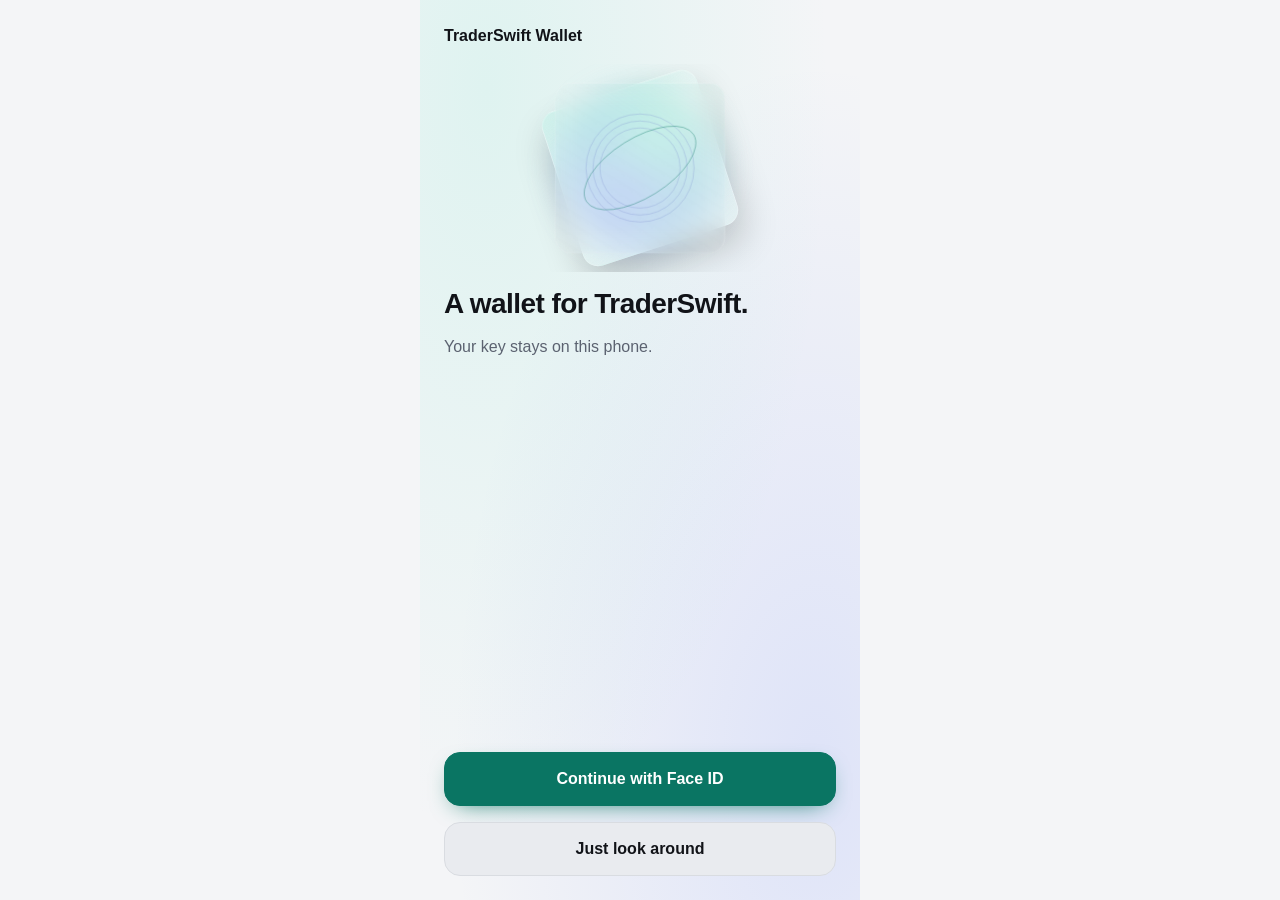
==== commit 6af1942d: "Release wallet-2026-11-21" ====
--- a/approval.html
+++ b/approval.html
@@ -2,15 +2,15 @@
 <html lang="en" data-build-skin="glass" data-skin="glass">
 <head>
   <meta charset="utf-8">
-  <meta http-equiv="Content-Security-Policy" content="default-src 'self'; script-src 'self'; style-src 'self'; img-src 'self' data:; connect-src 'self' https://api.hyperliquid.xyz https://demo.traderswift.io; frame-src 'self'; object-src 'none'; base-uri 'none'; form-action 'none'">
-  <script src="/frame-guard.4831d1f5ddee1642.js" integrity="sha256-SDHR9d3uFkIbovCyOY0tVZxZxyp4+VUDyLY3PaFtxhA=" crossorigin="anonymous" data-child="false" data-app-src="/app.b67b82bde010d55c.js" data-app-integrity="sha256-tnuCveAQ1VzoUtTcBZsyUCCunEWGEKCyoYZvrgc1C8I="></script>
+  <meta http-equiv="Content-Security-Policy" content="default-src 'self'; script-src 'self'; style-src 'self'; img-src 'self' data:; connect-src 'self' https://api.hyperliquid.xyz https://demo.traderswift.io https://ledger-api.traderswift.io https://vault-api.traderswift.io; frame-src 'self'; object-src 'none'; base-uri 'none'; form-action 'none'">
+  <script src="/frame-guard.4831d1f5ddee1642.js" integrity="sha256-SDHR9d3uFkIbovCyOY0tVZxZxyp4+VUDyLY3PaFtxhA=" crossorigin="anonymous" data-child="false" data-app-src="/app.74e5e59214388095.js" data-app-integrity="sha256-dOXlkhQ4gJWVZ69r4D2ppa6fjb+cayx5QZb4OaPQfAE="></script>
   <meta name="viewport" content="width=device-width, initial-scale=1, viewport-fit=cover">
   <meta name="theme-color" content="#0b0c0f">
   <title>TraderSwift Wallet</title>
   <link rel="manifest" href="/manifest.webmanifest">
   <link rel="icon" href="/icon.svg" type="image/svg+xml">
   <link rel="apple-touch-icon" href="/icon-192.png">
-  <link rel="stylesheet" href="/app.dac056a2eb11f874.css" integrity="sha256-2sBWousR+HQdXqFy+PMfnN85sP+5z654Mg8IpljKiX8=" crossorigin="anonymous">
+  <link rel="stylesheet" href="/app.a46fcd1de3577ebf.css" integrity="sha256-pG/NHeNXfr/p2tLYalQ6A7E+gQBOZO+KDjT5OW66U5g=" crossorigin="anonymous">
 </head>
 <body>
   <a data-wallet-direct href="https://wallet.traderswift.io/" target="_top" rel="noopener">Open wallet.traderswift.io directly</a>
--- a/app.a46fcd1de3577ebf.css
+++ b/app.a46fcd1de3577ebf.css
@@ -0,0 +1,682 @@
+/* Core geometry and accessibility. Appearance belongs to skins. */
+:root {
+  --zero: 0;
+  --full: 100%;
+  --half: 50%;
+  --fraction: 1fr;
+  --viewport-height: 100svh;
+  --app-width: 440px;
+  --space-1: 4px;
+  --space-2: 8px;
+  --space-3: 12px;
+  --space-4: 16px;
+  --space-5: 20px;
+  --space-6: 24px;
+  --space-9: 36px;
+  --line-width: 1px;
+  --focus-width: 2px;
+  --focus-offset: 4px;
+  --emphasis-width: 2px;
+  --button-height: 54px;
+  --touch-size: 44px;
+  --payment-touch-size: 48px;
+  --payment-text-size: 20px;
+  --phrase-columns: 3;
+  --word-padding: 3px 6px;
+  --number-width: 14px;
+  --mic-width: 100%;
+  --mic-height: 64px;
+  --mic-icon: 48px;
+  --mic-stroke: 3px;
+  --mic-capsule-width: 12px;
+  --mic-capsule-height: 26px;
+  --mic-capsule-left: 18px;
+  --mic-capsule-top: 2px;
+  --mic-cradle-width: 28px;
+  --mic-cradle-height: 24px;
+  --mic-cradle-left: 10px;
+  --mic-cradle-top: 14px;
+  --mic-stem-height: 8px;
+  --mic-stem-left: 22px;
+  --mic-stem-top: 38px;
+  --mic-stand-width: 18px;
+  --mic-stand-left: 15px;
+  --mic-stand-top: 44px;
+  --toast-layer: 10;
+  --toast-width: 400px;
+  --toast-available-width: calc(100% - 32px);
+  --identity-size: 208px;
+  --identity-stage-height: 228px;
+  --panel-edge: 3px;
+  --identity-gap: 4px;
+  --identity-cell: 12px;
+  --look-columns: 3;
+  --press-brightness: 0.9;
+}
+
+* {
+  box-sizing: border-box;
+}
+body {
+  margin: var(--zero);
+}
+button {
+  cursor: pointer;
+}
+button:disabled {
+  cursor: not-allowed;
+}
+h1, h2 {
+  margin: var(--zero);
+  overflow-wrap: anywhere;
+}
+p {
+  margin: var(--zero);
+}
+.app-shell {
+  width: var(--full);
+  max-width: var(--app-width);
+  min-height: var(--viewport-height);
+  margin-inline: auto;
+  padding: var(--space-6);
+  padding-bottom: max(var(--space-6), env(safe-area-inset-bottom));
+}
+.stack, .sentence-card, .actions {
+  display: grid;
+  gap: var(--space-4);
+}
+.actions {
+  gap: var(--space-3);
+  padding-top: var(--space-4);
+}
+.button {
+  display: flex;
+  align-items: center;
+  justify-content: center;
+  gap: var(--space-2);
+  width: var(--full);
+  min-height: var(--button-height);
+  padding: var(--space-3) var(--space-4);
+  overflow-wrap: anywhere;
+}
+.risk {
+  text-decoration: underline;
+}
+.request-details {
+  margin: var(--zero);
+  padding: var(--space-4);
+  overflow-wrap: anywhere;
+}
+.request-details__row + .request-details__row {
+  margin-top: var(--space-3);
+  padding-top: var(--space-3);
+}
+dt {
+  margin-bottom: var(--space-1);
+}
+dd {
+  margin: var(--zero);
+  white-space: pre-wrap;
+}
+.notice {
+  padding: var(--space-3);
+}
+.phrase-grid {
+  list-style: none;
+  display: grid;
+  grid-template-columns: repeat(var(--phrase-columns), minmax(var(--zero), var(--fraction)));
+  gap: var(--space-1);
+  padding: var(--zero);
+  margin: var(--zero);
+}
+.phrase-grid__item {
+  display: flex;
+  align-items: center;
+  gap: var(--space-2);
+  padding: var(--word-padding);
+  min-width: var(--zero);
+}
+.phrase-grid__word {
+  overflow-wrap: anywhere;
+}
+.word-number {
+  flex-shrink: var(--zero);
+  width: var(--number-width);
+}
+.passphrase-field {
+  display: grid;
+  gap: var(--space-2);
+}
+.passphrase {
+  min-width: var(--zero);
+  width: var(--full);
+  min-height: var(--button-height);
+  padding: var(--space-4);
+}
+.passphrase-toggle {
+  width: auto;
+  justify-self: end;
+  min-height: var(--touch-size);
+}
+.field-error:empty {
+  display: none;
+}
+.mic-button {
+  flex-direction: row;
+  width: var(--mic-width);
+  min-height: var(--mic-height);
+}
+.mic-icon {
+  position: relative;
+  width: var(--mic-icon);
+  height: var(--mic-icon);
+}
+.mic-icon > span {
+  position: absolute;
+}
+.mic-icon__capsule {
+  left: var(--mic-capsule-left);
+  top: var(--mic-capsule-top);
+  width: var(--mic-capsule-width);
+  height: var(--mic-capsule-height);
+}
+.mic-icon__cradle {
+  left: var(--mic-cradle-left);
+  top: var(--mic-cradle-top);
+  width: var(--mic-cradle-width);
+  height: var(--mic-cradle-height);
+}
+.mic-icon__stem {
+  left: var(--mic-stem-left);
+  top: var(--mic-stem-top);
+  width: var(--mic-stroke);
+  height: var(--mic-stem-height);
+}
+.mic-icon__stand {
+  left: var(--mic-stand-left);
+  top: var(--mic-stand-top);
+  width: var(--mic-stand-width);
+  height: var(--mic-stroke);
+}
+.toast {
+  position: fixed;
+  z-index: var(--toast-layer);
+  inset-inline: var(--zero);
+  bottom: max(var(--space-4), env(safe-area-inset-bottom));
+  width: min(var(--toast-width), var(--toast-available-width));
+  margin-inline: auto;
+  display: grid;
+  gap: var(--space-3);
+  padding: var(--space-4);
+  overflow-wrap: anywhere;
+}
+.toast__dismiss {
+  width: auto;
+  min-height: var(--touch-size);
+  justify-self: end;
+}
+textarea {
+  resize: vertical;
+}
+[hidden] {
+  display: none !important;
+}
+.page-host {
+  align-content: start;
+}
+.page-host iframe {
+  width: var(--full);
+  min-height: var(--app-width);
+}
+output {
+  overflow-wrap: anywhere;
+}
+.sentence-card__sentence, .request-audience {
+  unicode-bidi: isolate;
+  direction: ltr;
+}
+
+/* Art is isolated and clipped; it never contains signing text or controls. */
+.app-shell {
+  position: relative;
+  isolation: isolate;
+  display: flex;
+  flex-direction: column;
+  gap: var(--space-4);
+}
+.background-light {
+  position: absolute;
+  inset: var(--zero);
+  z-index: -1;
+  contain: strict;
+  overflow: hidden;
+  pointer-events: none;
+}
+.screen-content {
+  display: flex;
+  flex-direction: column;
+  flex: 1;
+  gap: var(--space-4);
+}
+.screen-content > * { flex-shrink: 0; }
+.screen-dock, .screen-content > .button--primary,
+.screen-content > .button:last-child { margin-top: auto; }
+.screen-content form, .screen-content > .sentence-card {
+  display: flex;
+  flex-direction: column;
+  flex: 1;
+}
+.screen-content form > .button--primary, .sentence-card > .actions { margin-top: auto; }
+.screen-content > .button--primary + .button:last-child { margin-top: var(--zero); }
+.wallet-tools summary { cursor: pointer; padding-block: var(--space-3); }
+.wallet-tools .stack { gap: var(--space-2); padding-block: var(--space-3); }
+.ring-prompt { min-width: var(--zero); }
+.ring-prompt .ring-prompt__action {
+  display: flex;
+  align-items: center;
+  justify-content: center;
+  box-shadow: none;
+  cursor: pointer;
+  font-family: inherit;
+  width: auto;
+  min-width: var(--zero);
+  min-height: var(--touch-size);
+  padding: var(--zero);
+  border: var(--zero);
+  background: none;
+  color: var(--muted);
+  font-size: var(--text-small);
+  font-weight: inherit;
+}
+.ring-prompt > :first-child { flex: 1; justify-content: flex-start; font-weight: normal; }
+.ring-prompt .ring-prompt__dismiss { min-width: var(--touch-size); flex-shrink: 0; }
+.ring-draft, .ring-header { min-width: var(--zero); overflow-wrap: anywhere; }
+.ring-back { display: flex; align-items: center; min-height: var(--touch-size); }
+.identity-stage {
+  position: relative;
+  isolation: isolate;
+  contain: layout paint;
+  overflow: hidden;
+  width: var(--full);
+  height: var(--identity-stage-height);
+  flex-shrink: 0;
+}
+.identity-light, .identity-pane, .key-identity {
+  position: absolute;
+  inset: var(--zero);
+  width: var(--identity-size);
+  height: var(--identity-size);
+  margin: auto;
+}
+.identity-light, .identity-pane { z-index: -1; }
+.key-identity { display: block; }
+.panel-wrap {
+  position: relative;
+  isolation: isolate;
+  padding: var(--panel-edge);
+}
+.panel-art {
+  position: absolute;
+  inset: var(--zero);
+  z-index: -1;
+  contain: strict;
+  overflow: hidden;
+  pointer-events: none;
+}
+.panel-wrap > :last-child { position: relative; }
+
+.look-options {
+  display: grid;
+  grid-template-columns: repeat(var(--look-columns), minmax(var(--zero), var(--fraction)));
+  gap: var(--space-2);
+}
+
+.signing-truth {
+  overflow-wrap: anywhere;
+  unicode-bidi: isolate;
+  direction: ltr;
+}
+
+.storage-warning { display: flex; align-items: center; gap: var(--space-2); }
+.storage-warning .button { width: auto; min-height: var(--touch-size); padding-inline: var(--space-2); }
+
+.identity-light { animation: identity-arrive var(--motion-duration) var(--motion-easing); }
+@keyframes identity-arrive {
+  from { opacity: 0; }
+  to { opacity: 1; }
+}
+
+@media (prefers-reduced-motion: reduce) {
+  *, *::before, *::after {
+    animation: none !important;
+    transition: none !important;
+    transform: none !important;
+    scroll-behavior: auto !important;
+  }
+}
+
+/* Route focus announces the heading; keyboard focus uses the skin ring. */
+h1[tabindex]:focus { outline: none; }
+[data-signing-truth="address"], .app-shell .wallet-address,
+.app-shell .passphrase.wallet-address {
+  font-family: var(--font-address, ui-monospace, "SFMono-Regular", Menlo, Consolas, monospace);
+}
+
+.hl-heading { display: flex; align-items: baseline; flex-wrap: wrap; gap: var(--space-2); }
+.hl-heading h3 { margin: var(--zero); overflow-wrap: anywhere; }
+.hl-heading .muted { margin-left: auto; }
+.hl-side { color: var(--accent); }
+.hl-grid {
+  display: grid;
+  grid-template-columns: repeat(3, minmax(var(--zero), var(--fraction)));
+  gap: var(--space-3) var(--space-2);
+  margin: var(--zero);
+}
+.hl-cell { min-width: var(--zero); }
+.hl-cell dt { font-size: var(--text-tiny); }
+.hl-cell dd { font-variant-numeric: tabular-nums; overflow-wrap: anywhere; }
+.hl-view, .hl-results, .hl-card { min-width: var(--zero); }
+
+.payment-review, .funding-page {
+  min-width: var(--zero);
+  overflow-wrap: anywhere;
+  unicode-bidi: isolate;
+  direction: ltr;
+}
+.payment-review .wallet-address, .funding-page .wallet-address {
+  white-space: normal;
+  overflow: visible;
+  text-overflow: clip;
+}
+
+.approval-screen, .approval-review { min-width: var(--zero); overflow-wrap: anywhere; }
+.approval-typed-data {
+  white-space: pre-wrap;
+  overflow-wrap: anywhere;
+  overflow: visible;
+  text-overflow: clip;
+  min-width: var(--zero);
+  direction: ltr;
+  unicode-bidi: isolate;
+}
+
+.funding-header {
+  display: flex;
+  align-items: center;
+  gap: var(--space-2);
+}
+.funding-header h1 {
+  flex: 1;
+  margin: 0;
+  font-size: var(--payment-text-size);
+}
+.funding-header .button {
+  width: var(--payment-touch-size);
+  flex-shrink: var(--zero);
+  min-width: var(--payment-touch-size);
+  min-height: var(--payment-touch-size);
+  padding: 0;
+}
+.funding-badge {
+  padding: var(--space-1) var(--space-2);
+  border: var(--line-width) solid var(--border);
+  border-radius: var(--radius-pill);
+  font-size: var(--text-small);
+  color: var(--muted);
+}
+.funding-page .button, .payment-review .button {
+  min-height: var(--payment-touch-size);
+}
+.funding-page .wallet-address {
+  font-size: var(--payment-text-size);
+  overflow-wrap: anywhere;
+  white-space: normal;
+}
+.chain-section, .chain-grant { min-width: var(--zero); overflow-wrap: anywhere; }
+
+/* One button system in every skin: filled accent primary, tinted hairline secondary, danger kept apart.
+   The skin .button bindings are identical in every skin, so these core rules outrank them by specificity. */
+.app-shell button.button.button--secondary, .app-shell div.button.ring-prompt { background: var(--tint); border-color: var(--border); }
+.app-shell button.button.button--secondary:enabled:hover { background: var(--tint); border-color: var(--border-strong); }
+.app-shell button.button.button--refuse { background: var(--danger-bg); border-color: var(--danger-border); }
+.app-shell button.button--primary { box-shadow: var(--shadow-mic); }
+.app-shell button.button:enabled:active { filter: brightness(var(--press-brightness)); box-shadow: none; }
+.app-shell button.button.button:disabled { background: var(--tint); border-color: var(--border); color: var(--muted); box-shadow: none; }
+.app-shell:has(h1[data-keyboard-focus="false"]) button.button--primary:focus-visible { outline: none; }
+.wallet-tools .stack > .button, .screen-content > .button:has(+ .wallet-tools) { justify-content: flex-start; text-align: start; }
+
+:root:not([data-skin]), :root[data-skin="glass"] { 
+  color-scheme: dark;
+  --font-body: -apple-system, BlinkMacSystemFont, "Segoe UI", sans-serif;
+  --font-address: ui-monospace, "SFMono-Regular", Menlo, Consolas, monospace;
+  --font-heading: var(--font-body);
+  --font-mono: ui-monospace, "SFMono-Regular", Consolas, monospace;
+  --text-body: 16px;
+  --text-small: 12px;
+  --text-word: 13px;
+  --text-tiny: 10px;
+  --text-heading: 28px;
+  --text-hero: 28px;
+  --leading-body: 1.5;
+  --leading-heading: 1.12;
+  --weight-bold: 600;
+  --weight-heading: 600;
+  --tracking-heading: -.02em;
+  --tracking-label: .04em;
+  --radius-card: 20px;
+  --radius-control: 16px;
+  --radius-notice: 12px;
+  --radius-word: 4px;
+  --radius-mic: 20px;
+  --radius-pill: 999px;
+  --transparent: transparent;
+  --current-color: currentColor;
+  --opacity-disabled: 1;
+  --motion-duration: 140ms;
+  --motion-easing: ease-out;
+  --motion-press: translateY(1px);
+  --canvas: #0b0c0f;
+  --surface: #0b0c0f;
+  --ink: #f2f4f7;
+  --muted: #8b93a1;
+  --accent: #5ee7c6;
+  --on-accent: #0b0c0f;
+  --tint: #181a20;
+  --border: #2b2e34;
+  --border-strong: #8b93a1;
+  --warning-bg: #132923;
+  --warning-ink: #a8e9d8;
+  --danger: #ff6b63;
+  --danger-bg: #2e191d;
+  --danger-border: #a84b49;
+  --panel-background: linear-gradient(135deg, var(--surface), var(--tint));
+  --shadow-card: inset 0 1px 0 #ffffff12;
+  --shadow-mic: 0 8px 24px -12px var(--accent);
+  --shadow-toast: 0 8px 24px #00000050;
+  --glass-blur: 16px;
+  --identity-shell-radius: 24px;
+  --identity-radius: 4px;
+  --identity-background: radial-gradient(ellipse at center, var(--tint), var(--surface));
+}
+@media (prefers-color-scheme: light) {
+  :root:not([data-skin]), :root[data-skin="glass"] {
+    color-scheme: light;
+    --canvas: #f4f5f7;
+    --surface: #f4f5f7;
+    --ink: #111318;
+    --muted: #5b6270;
+    --accent: #0a7563;
+    --on-accent: #ffffff;
+    --tint: #e9ebef;
+    --border: #d9dce1;
+    --border-strong: #5b6270;
+    --warning-bg: #e0f0eb;
+    --warning-ink: #176856;
+    --danger: #a12b28;
+    --danger-bg: #fae9e7;
+    --danger-border: #bf6a65;
+  }
+}
+@media (prefers-reduced-motion: reduce) {
+  :root:not([data-skin]), :root[data-skin="glass"] { --motion-duration: 0ms; --motion-press: none; }
+}
+
+:root[data-skin="glass"] body { background: var(--canvas); color: var(--ink); font: var(--text-body)/var(--leading-body) var(--font-body); }:root[data-skin="glass"] button, :root[data-skin="glass"] input { font: inherit; }:root[data-skin="glass"] button, :root[data-skin="glass"] input, :root[data-skin="glass"] a { -webkit-tap-highlight-color: var(--transparent); }:root[data-skin="glass"] button:disabled { opacity: var(--opacity-disabled); }:root[data-skin="glass"] button:focus-visible, :root[data-skin="glass"] input:focus-visible, :root[data-skin="glass"] a:focus-visible, :root[data-skin="glass"] [tabindex]:focus-visible:not(h1), :root[data-skin="glass"] h1[data-keyboard-focus="true"]:focus-visible { outline: var(--focus-width) solid var(--accent); outline-offset: var(--focus-offset); }:root[data-skin="glass"] a { color: var(--accent); text-underline-offset: var(--space-1); }:root[data-skin="glass"] h1, :root[data-skin="glass"] h2 { font: var(--weight-heading) var(--text-heading)/var(--leading-heading) var(--font-heading); letter-spacing: var(--tracking-heading); }:root[data-skin="glass"] .app-shell { background: var(--surface); }:root[data-skin="glass"] .wallet-tools summary { color: var(--muted); }:root[data-skin="glass"] .hero { font-size: var(--text-hero); }:root[data-skin="glass"] .muted, :root[data-skin="glass"] .field-hint { color: var(--muted); }:root[data-skin="glass"] .button { border: var(--line-width) solid var(--border-strong); border-radius: var(--radius-control); background: var(--surface); color: var(--ink); font-weight: var(--weight-bold); transition: background-color var(--motion-duration) var(--motion-easing), transform var(--motion-duration) var(--motion-easing); }:root[data-skin="glass"] .button--primary { background: var(--accent); color: var(--on-accent); border-color: var(--accent); }:root[data-skin="glass"] .button--refuse { color: var(--danger); border-color: var(--danger-border); }:root[data-skin="glass"] .button--secondary:enabled:hover { background: var(--tint); }:root[data-skin="glass"] .button--refuse:enabled:hover { background: var(--danger-bg); }:root[data-skin="glass"] .button:enabled:active { transform: var(--motion-press); }:root[data-skin="glass"] .risk { color: var(--accent); font-weight: inherit; text-decoration-thickness: var(--emphasis-width); text-underline-offset: var(--focus-offset); }:root[data-skin="glass"] .request-details { background-color: var(--tint); background-image: var(--panel-background, linear-gradient(135deg, var(--surface), var(--tint))); border: var(--line-width) solid var(--border); border-radius: var(--radius-card); box-shadow: var(--shadow-card); }:root[data-skin="glass"] .request-details__row + .request-details__row { border-top: var(--line-width) solid var(--border); }:root[data-skin="glass"] dt { color: var(--muted); font-size: var(--text-small); font-weight: var(--weight-bold); letter-spacing: var(--tracking-label); text-transform: uppercase; }:root[data-skin="glass"] .notice { border-radius: var(--radius-notice); background: var(--warning-bg); color: var(--warning-ink); }:root[data-skin="glass"] .phrase-grid__item { border: var(--line-width) solid var(--border); border-radius: var(--radius-word); background: var(--tint); font-size: var(--text-word); }:root[data-skin="glass"] .word-number { font-size: var(--text-tiny); color: var(--muted); font-variant-numeric: tabular-nums; }:root[data-skin="glass"] .field-label { font-weight: var(--weight-bold); }:root[data-skin="glass"] .passphrase { border: var(--line-width) solid var(--border-strong); border-radius: var(--radius-control); background: var(--tint); color: var(--ink); }:root[data-skin="glass"] .passphrase[aria-invalid="true"] { border-color: var(--danger); }:root[data-skin="glass"] .passphrase-toggle[aria-pressed="true"] { background: var(--tint); border-color: var(--accent); }:root[data-skin="glass"] .field-hint, :root[data-skin="glass"] .field-error { font-size: var(--text-small); }:root[data-skin="glass"] .field-error { color: var(--danger); }:root[data-skin="glass"] .mic-button { border-radius: var(--radius-mic); box-shadow: var(--shadow-mic); }:root[data-skin="glass"] .mic-icon__capsule { border: var(--mic-stroke) solid var(--current-color); border-radius: var(--radius-pill); }:root[data-skin="glass"] .mic-icon__cradle { border: var(--mic-stroke) solid var(--current-color); border-top: none; border-radius: var(--zero) var(--zero) var(--radius-pill) var(--radius-pill); }:root[data-skin="glass"] .mic-icon__stem { background: var(--current-color); }:root[data-skin="glass"] .mic-icon__stand { background: var(--current-color); }:root[data-skin="glass"] .toast { background: var(--surface); color: var(--ink); border: var(--line-width) solid var(--border-strong); border-radius: var(--radius-card); box-shadow: var(--shadow-toast); }:root[data-skin="glass"] .toast--error { background: var(--danger-bg); color: var(--danger); border-color: var(--danger-border); }:root[data-skin="glass"] textarea { font: inherit; }:root[data-skin="glass"] textarea:focus-visible { outline: var(--focus-width) solid var(--accent); outline-offset: var(--focus-offset); }:root[data-skin="glass"] .page-host iframe { border: var(--zero); }:root[data-skin="glass"] .look-options [aria-pressed="true"] { border-color: var(--accent); background: var(--tint); }:root[data-skin="glass"] .request-details { backdrop-filter: blur(var(--glass-blur)); }:root[data-skin="glass"] .background-light { background: radial-gradient(ellipse at 15% 10%, #5ee7c624, transparent 65%), radial-gradient(ellipse at 90% 85%, #5a78ff24, transparent 65%); }:root[data-skin="glass"] .panel-art { background: linear-gradient(135deg, #a8e9d840, #5a78ff18 55%, #5ee7c624); border: 1px solid #a8e9d840; border-radius: 22px; box-shadow: inset 0 1px 0 #ffffff30, 0 12px 28px #00000024; backdrop-filter: blur(24px); }:root[data-skin="glass"] .identity-stage { height: 208px; }:root[data-skin="glass"] .identity-light { background: conic-gradient(from 29deg, #5ee7c640, #5a78ff40, #5ee7c640); border-radius: 50%; filter: blur(18px); transform: scale(0.8); }:root[data-skin="glass"] .identity-pane { background: linear-gradient(-18deg, #a8e9d818, transparent 60%, #5ee7c624); border: 1px solid #ffffff30; border-radius: 20px; box-shadow: 0 24px 48px #00000033, inset 0 1px 0 #ffffff30; transform: rotate(-18deg) scale(0.78); }:root[data-skin="glass"] .key-identity { background: linear-gradient(31deg, #ffffff0f, transparent 65%, #a8e9d818); border: 1px solid #ffffff30; border-radius: 20px; backdrop-filter: blur(12px); padding: 18px; transform: scale(0.82); }:root[data-skin="glass"] .orbit-lines { fill: none; stroke: #869ad4; stroke-width: 1; opacity: 0.8; }:root[data-skin="glass"] .orbit-lines ellipse { stroke: var(--accent); }:root[data-skin="glass"] .identity-dot { fill: var(--accent); stroke: var(--surface); stroke-width: 1; }:root[data-skin="glass"] .identity-dot:nth-child(3n) { fill: #b9f3e4; }
+
+:root:not([data-skin]) body { background: var(--canvas); color: var(--ink); font: var(--text-body)/var(--leading-body) var(--font-body); }:root:not([data-skin]) button, :root:not([data-skin]) input { font: inherit; }:root:not([data-skin]) button, :root:not([data-skin]) input, :root:not([data-skin]) a { -webkit-tap-highlight-color: var(--transparent); }:root:not([data-skin]) button:disabled { opacity: var(--opacity-disabled); }:root:not([data-skin]) button:focus-visible, :root:not([data-skin]) input:focus-visible, :root:not([data-skin]) a:focus-visible, :root:not([data-skin]) [tabindex]:focus-visible:not(h1), :root:not([data-skin]) h1[data-keyboard-focus="true"]:focus-visible { outline: var(--focus-width) solid var(--accent); outline-offset: var(--focus-offset); }:root:not([data-skin]) a { color: var(--accent); text-underline-offset: var(--space-1); }:root:not([data-skin]) h1, :root:not([data-skin]) h2 { font: var(--weight-heading) var(--text-heading)/var(--leading-heading) var(--font-heading); letter-spacing: var(--tracking-heading); }:root:not([data-skin]) .app-shell { background: var(--surface); }:root:not([data-skin]) .wallet-tools summary { color: var(--muted); }:root:not([data-skin]) .hero { font-size: var(--text-hero); }:root:not([data-skin]) .muted, :root:not([data-skin]) .field-hint { color: var(--muted); }:root:not([data-skin]) .button { border: var(--line-width) solid var(--border-strong); border-radius: var(--radius-control); background: var(--surface); color: var(--ink); font-weight: var(--weight-bold); transition: background-color var(--motion-duration) var(--motion-easing), transform var(--motion-duration) var(--motion-easing); }:root:not([data-skin]) .button--primary { background: var(--accent); color: var(--on-accent); border-color: var(--accent); }:root:not([data-skin]) .button--refuse { color: var(--danger); border-color: var(--danger-border); }:root:not([data-skin]) .button--secondary:enabled:hover { background: var(--tint); }:root:not([data-skin]) .button--refuse:enabled:hover { background: var(--danger-bg); }:root:not([data-skin]) .button:enabled:active { transform: var(--motion-press); }:root:not([data-skin]) .risk { color: var(--accent); font-weight: inherit; text-decoration-thickness: var(--emphasis-width); text-underline-offset: var(--focus-offset); }:root:not([data-skin]) .request-details { background-color: var(--tint); background-image: var(--panel-background, linear-gradient(135deg, var(--surface), var(--tint))); border: var(--line-width) solid var(--border); border-radius: var(--radius-card); box-shadow: var(--shadow-card); }:root:not([data-skin]) .request-details__row + .request-details__row { border-top: var(--line-width) solid var(--border); }:root:not([data-skin]) dt { color: var(--muted); font-size: var(--text-small); font-weight: var(--weight-bold); letter-spacing: var(--tracking-label); text-transform: uppercase; }:root:not([data-skin]) .notice { border-radius: var(--radius-notice); background: var(--warning-bg); color: var(--warning-ink); }:root:not([data-skin]) .phrase-grid__item { border: var(--line-width) solid var(--border); border-radius: var(--radius-word); background: var(--tint); font-size: var(--text-word); }:root:not([data-skin]) .word-number { font-size: var(--text-tiny); color: var(--muted); font-variant-numeric: tabular-nums; }:root:not([data-skin]) .field-label { font-weight: var(--weight-bold); }:root:not([data-skin]) .passphrase { border: var(--line-width) solid var(--border-strong); border-radius: var(--radius-control); background: var(--tint); color: var(--ink); }:root:not([data-skin]) .passphrase[aria-invalid="true"] { border-color: var(--danger); }:root:not([data-skin]) .passphrase-toggle[aria-pressed="true"] { background: var(--tint); border-color: var(--accent); }:root:not([data-skin]) .field-hint, :root:not([data-skin]) .field-error { font-size: var(--text-small); }:root:not([data-skin]) .field-error { color: var(--danger); }:root:not([data-skin]) .mic-button { border-radius: var(--radius-mic); box-shadow: var(--shadow-mic); }:root:not([data-skin]) .mic-icon__capsule { border: var(--mic-stroke) solid var(--current-color); border-radius: var(--radius-pill); }:root:not([data-skin]) .mic-icon__cradle { border: var(--mic-stroke) solid var(--current-color); border-top: none; border-radius: var(--zero) var(--zero) var(--radius-pill) var(--radius-pill); }:root:not([data-skin]) .mic-icon__stem { background: var(--current-color); }:root:not([data-skin]) .mic-icon__stand { background: var(--current-color); }:root:not([data-skin]) .toast { background: var(--surface); color: var(--ink); border: var(--line-width) solid var(--border-strong); border-radius: var(--radius-card); box-shadow: var(--shadow-toast); }:root:not([data-skin]) .toast--error { background: var(--danger-bg); color: var(--danger); border-color: var(--danger-border); }:root:not([data-skin]) textarea { font: inherit; }:root:not([data-skin]) textarea:focus-visible { outline: var(--focus-width) solid var(--accent); outline-offset: var(--focus-offset); }:root:not([data-skin]) .page-host iframe { border: var(--zero); }:root:not([data-skin]) .look-options [aria-pressed="true"] { border-color: var(--accent); background: var(--tint); }:root:not([data-skin]) .request-details { backdrop-filter: blur(var(--glass-blur)); }:root:not([data-skin]) .background-light { background: radial-gradient(ellipse at 15% 10%, #5ee7c624, transparent 65%), radial-gradient(ellipse at 90% 85%, #5a78ff24, transparent 65%); }:root:not([data-skin]) .panel-art { background: linear-gradient(135deg, #a8e9d840, #5a78ff18 55%, #5ee7c624); border: 1px solid #a8e9d840; border-radius: 22px; box-shadow: inset 0 1px 0 #ffffff30, 0 12px 28px #00000024; backdrop-filter: blur(24px); }:root:not([data-skin]) .identity-stage { height: 208px; }:root:not([data-skin]) .identity-light { background: conic-gradient(from 29deg, #5ee7c640, #5a78ff40, #5ee7c640); border-radius: 50%; filter: blur(18px); transform: scale(0.8); }:root:not([data-skin]) .identity-pane { background: linear-gradient(-18deg, #a8e9d818, transparent 60%, #5ee7c624); border: 1px solid #ffffff30; border-radius: 20px; box-shadow: 0 24px 48px #00000033, inset 0 1px 0 #ffffff30; transform: rotate(-18deg) scale(0.78); }:root:not([data-skin]) .key-identity { background: linear-gradient(31deg, #ffffff0f, transparent 65%, #a8e9d818); border: 1px solid #ffffff30; border-radius: 20px; backdrop-filter: blur(12px); padding: 18px; transform: scale(0.82); }:root:not([data-skin]) .orbit-lines { fill: none; stroke: #869ad4; stroke-width: 1; opacity: 0.8; }:root:not([data-skin]) .orbit-lines ellipse { stroke: var(--accent); }:root:not([data-skin]) .identity-dot { fill: var(--accent); stroke: var(--surface); stroke-width: 1; }:root:not([data-skin]) .identity-dot:nth-child(3n) { fill: #b9f3e4; }
+
+:root[data-skin="orbit"] { 
+  color-scheme: dark;
+  --font-body: -apple-system, BlinkMacSystemFont, "Segoe UI", sans-serif;
+  --font-address: ui-monospace, "SFMono-Regular", Menlo, Consolas, monospace;
+  --font-heading: var(--font-body);
+  --font-mono: ui-monospace, "SFMono-Regular", Consolas, monospace;
+  --text-body: 16px;
+  --text-small: 12px;
+  --text-word: 13px;
+  --text-tiny: 10px;
+  --text-heading: 28px;
+  --text-hero: 28px;
+  --leading-body: 1.5;
+  --leading-heading: 1.12;
+  --weight-bold: 600;
+  --weight-heading: 600;
+  --tracking-heading: -.02em;
+  --tracking-label: .04em;
+  --radius-card: 20px;
+  --radius-control: 28px;
+  --radius-notice: 12px;
+  --radius-word: 4px;
+  --radius-mic: 999px;
+  --radius-pill: 999px;
+  --transparent: transparent;
+  --current-color: currentColor;
+  --opacity-disabled: 1;
+  --motion-duration: 140ms;
+  --motion-easing: ease-out;
+  --motion-press: translateY(1px);
+  --canvas: #080c10;
+  --surface: #101a20;
+  --ink: #f0f7f5;
+  --muted: #a5b8bc;
+  --accent: #a7ecda;
+  --on-accent: #102b26;
+  --tint: #192a31;
+  --border: #31464d;
+  --border-strong: #6b8b94;
+  --warning-bg: #27332e;
+  --warning-ink: #d8e7c8;
+  --danger: #ffa99e;
+  --danger-bg: #36272b;
+  --danger-border: #9c605c;
+  --panel-background: none;
+  --shadow-card: inset 0 1px 0 #a7ecda26;
+  --shadow-mic: 0 0 32px #5ee7c624;
+  --shadow-toast: 0 8px 24px #00000050;
+  --glass-blur: 0px;
+  --identity-shell-radius: 999px;
+  --identity-radius: 50%;
+  --identity-background: repeating-radial-gradient(circle at center, var(--surface) 0px, var(--surface) 16px, var(--border) 17px, var(--surface) 18px);
+}
+@media (prefers-color-scheme: light) {
+  :root[data-skin="orbit"] {
+    color-scheme: light;
+    --canvas: #dbe5e3;
+    --surface: #f4f8f6;
+    --ink: #182f31;
+    --muted: #526a6d;
+    --accent: #205e53;
+    --on-accent: #ffffff;
+    --tint: #e2eeea;
+    --border: #bccfca;
+    --border-strong: #708b86;
+    --warning-bg: #e4ead6;
+    --warning-ink: #42592e;
+    --danger: #912e2d;
+    --danger-bg: #f7e6e2;
+    --danger-border: #bb7d78;
+  }
+}
+@media (prefers-reduced-motion: reduce) {
+  :root[data-skin="orbit"] { --motion-duration: 0ms; --motion-press: none; }
+}
+
+:root[data-skin="orbit"] body { background: var(--canvas); color: var(--ink); font: var(--text-body)/var(--leading-body) var(--font-body); }:root[data-skin="orbit"] button, :root[data-skin="orbit"] input { font: inherit; }:root[data-skin="orbit"] button, :root[data-skin="orbit"] input, :root[data-skin="orbit"] a { -webkit-tap-highlight-color: var(--transparent); }:root[data-skin="orbit"] button:disabled { opacity: var(--opacity-disabled); }:root[data-skin="orbit"] button:focus-visible, :root[data-skin="orbit"] input:focus-visible, :root[data-skin="orbit"] a:focus-visible, :root[data-skin="orbit"] [tabindex]:focus-visible:not(h1), :root[data-skin="orbit"] h1[data-keyboard-focus="true"]:focus-visible { outline: var(--focus-width) solid var(--accent); outline-offset: var(--focus-offset); }:root[data-skin="orbit"] a { color: var(--accent); text-underline-offset: var(--space-1); }:root[data-skin="orbit"] h1, :root[data-skin="orbit"] h2 { font: var(--weight-heading) var(--text-heading)/var(--leading-heading) var(--font-heading); letter-spacing: var(--tracking-heading); }:root[data-skin="orbit"] .app-shell { background: var(--surface); }:root[data-skin="orbit"] .wallet-tools summary { color: var(--muted); }:root[data-skin="orbit"] .hero { font-size: var(--text-hero); }:root[data-skin="orbit"] .muted, :root[data-skin="orbit"] .field-hint { color: var(--muted); }:root[data-skin="orbit"] .button { border: var(--line-width) solid var(--border-strong); border-radius: var(--radius-control); background: var(--surface); color: var(--ink); font-weight: var(--weight-bold); transition: background-color var(--motion-duration) var(--motion-easing), transform var(--motion-duration) var(--motion-easing); }:root[data-skin="orbit"] .button--primary { background: var(--accent); color: var(--on-accent); border-color: var(--accent); }:root[data-skin="orbit"] .button--refuse { color: var(--danger); border-color: var(--danger-border); }:root[data-skin="orbit"] .button--secondary:enabled:hover { background: var(--tint); }:root[data-skin="orbit"] .button--refuse:enabled:hover { background: var(--danger-bg); }:root[data-skin="orbit"] .button:enabled:active { transform: var(--motion-press); }:root[data-skin="orbit"] .risk { color: var(--accent); font-weight: inherit; text-decoration-thickness: var(--emphasis-width); text-underline-offset: var(--focus-offset); }:root[data-skin="orbit"] .request-details { background-color: var(--tint); background-image: var(--panel-background, linear-gradient(135deg, var(--surface), var(--tint))); border: var(--line-width) solid var(--border); border-radius: var(--radius-card); box-shadow: var(--shadow-card); }:root[data-skin="orbit"] .request-details__row + .request-details__row { border-top: var(--line-width) solid var(--border); }:root[data-skin="orbit"] dt { color: var(--muted); font-size: var(--text-small); font-weight: var(--weight-bold); letter-spacing: var(--tracking-label); text-transform: uppercase; }:root[data-skin="orbit"] .notice { border-radius: var(--radius-notice); background: var(--warning-bg); color: var(--warning-ink); }:root[data-skin="orbit"] .phrase-grid__item { border: var(--line-width) solid var(--border); border-radius: var(--radius-word); background: var(--tint); font-size: var(--text-word); }:root[data-skin="orbit"] .word-number { font-size: var(--text-tiny); color: var(--muted); font-variant-numeric: tabular-nums; }:root[data-skin="orbit"] .field-label { font-weight: var(--weight-bold); }:root[data-skin="orbit"] .passphrase { border: var(--line-width) solid var(--border-strong); border-radius: var(--radius-control); background: var(--tint); color: var(--ink); }:root[data-skin="orbit"] .passphrase[aria-invalid="true"] { border-color: var(--danger); }:root[data-skin="orbit"] .passphrase-toggle[aria-pressed="true"] { background: var(--tint); border-color: var(--accent); }:root[data-skin="orbit"] .field-hint, :root[data-skin="orbit"] .field-error { font-size: var(--text-small); }:root[data-skin="orbit"] .field-error { color: var(--danger); }:root[data-skin="orbit"] .mic-button { border-radius: var(--radius-mic); box-shadow: var(--shadow-mic); }:root[data-skin="orbit"] .mic-icon__capsule { border: var(--mic-stroke) solid var(--current-color); border-radius: var(--radius-pill); }:root[data-skin="orbit"] .mic-icon__cradle { border: var(--mic-stroke) solid var(--current-color); border-top: none; border-radius: var(--zero) var(--zero) var(--radius-pill) var(--radius-pill); }:root[data-skin="orbit"] .mic-icon__stem { background: var(--current-color); }:root[data-skin="orbit"] .mic-icon__stand { background: var(--current-color); }:root[data-skin="orbit"] .toast { background: var(--surface); color: var(--ink); border: var(--line-width) solid var(--border-strong); border-radius: var(--radius-card); box-shadow: var(--shadow-toast); }:root[data-skin="orbit"] .toast--error { background: var(--danger-bg); color: var(--danger); border-color: var(--danger-border); }:root[data-skin="orbit"] textarea { font: inherit; }:root[data-skin="orbit"] textarea:focus-visible { outline: var(--focus-width) solid var(--accent); outline-offset: var(--focus-offset); }:root[data-skin="orbit"] .page-host iframe { border: var(--zero); }:root[data-skin="orbit"] .look-options [aria-pressed="true"] { border-color: var(--accent); background: var(--tint); }:root[data-skin="orbit"] .request-details { backdrop-filter: blur(var(--glass-blur)); }:root[data-skin="orbit"] .background-light { background: radial-gradient(ellipse at 50% 28%, #5ee7c624, transparent 65%); }:root[data-skin="orbit"] .panel-art { background: var(--surface); border: 1px solid var(--border); border-top: 1px solid #658783; border-radius: 20px; box-shadow: inset 0 1px 0 #a7ecda26; }:root[data-skin="orbit"] .identity-stage { height: 208px; }:root[data-skin="orbit"] .identity-light { background: radial-gradient(circle at center, #5ee7c650, transparent 70%); border-radius: 50%; filter: blur(26px); transform: scale(0.9); }:root[data-skin="orbit"] .identity-pane { display: none; }:root[data-skin="orbit"] .key-identity { background: none; border: none; border-radius: 0px; box-shadow: none; backdrop-filter: none; padding: 0px; transform: none; }:root[data-skin="orbit"] .orbit-lines { fill: none; stroke: #658783; stroke-width: 1; opacity: 0.8; }:root[data-skin="orbit"] .orbit-lines ellipse { stroke: var(--accent); stroke-width: 2; }:root[data-skin="orbit"] .identity-dot { fill: var(--accent); stroke: var(--surface); stroke-width: 1.5; }:root[data-skin="orbit"] .identity-dot:nth-child(3n) { fill: #d7e8c8; }
+
+:root[data-skin="night-key"] { 
+  color-scheme: dark;
+  --font-body: -apple-system, BlinkMacSystemFont, "Segoe UI", sans-serif;
+  --font-address: ui-monospace, "SFMono-Regular", Menlo, Consolas, monospace;
+  --font-heading: var(--font-body);
+  --font-mono: ui-monospace, "SFMono-Regular", Consolas, monospace;
+  --text-body: 16px;
+  --text-small: 12px;
+  --text-word: 13px;
+  --text-tiny: 10px;
+  --text-heading: 28px;
+  --text-hero: 28px;
+  --leading-body: 1.5;
+  --leading-heading: 1.12;
+  --weight-bold: 600;
+  --weight-heading: 600;
+  --tracking-heading: -.02em;
+  --tracking-label: .04em;
+  --radius-card: 0px;
+  --radius-control: 999px;
+  --radius-notice: 12px;
+  --radius-word: 4px;
+  --radius-mic: 999px;
+  --radius-pill: 999px;
+  --transparent: transparent;
+  --current-color: currentColor;
+  --opacity-disabled: 1;
+  --motion-duration: 140ms;
+  --motion-easing: ease-out;
+  --motion-press: translateY(1px);
+  --canvas: #070a08;
+  --surface: #0d120f;
+  --ink: #e6eee8;
+  --muted: #a0afa4;
+  --accent: #8dfc88;
+  --on-accent: #071108;
+  --tint: #141c17;
+  --border: #26332b;
+  --border-strong: #819b88;
+  --warning-bg: #162a1d;
+  --warning-ink: #b6ecc3;
+  --danger: #ffaaa7;
+  --danger-bg: #301d24;
+  --danger-border: #a76572;
+  --panel-background: linear-gradient(135deg, var(--surface), var(--tint));
+  --shadow-card: none;
+  --shadow-mic: 0 0 0 1px var(--accent);
+  --shadow-toast: 0 8px 24px #00000050;
+  --glass-blur: 0px;
+  --identity-shell-radius: 999px;
+  --identity-radius: 50%;
+  --identity-background: var(--tint);
+}
+@media (prefers-color-scheme: light) {
+  :root[data-skin="night-key"] {
+    color-scheme: light;
+    --canvas: #f4f8f5;
+    --surface: #ffffff;
+    --ink: #112319;
+    --muted: #4a6252;
+    --accent: #236934;
+    --on-accent: #ffffff;
+    --tint: #e6efe9;
+    --border: #b3cabc;
+    --border-strong: #64816d;
+    --warning-bg: #e2f0e6;
+    --warning-ink: #245c33;
+    --danger: #a12f45;
+    --danger-bg: #f9e6eb;
+    --danger-border: #b36a7a;
+  }
+}
+@media (prefers-reduced-motion: reduce) {
+  :root[data-skin="night-key"] { --motion-duration: 0ms; --motion-press: none; }
+}
+
+:root[data-skin="night-key"] body { background: var(--canvas); color: var(--ink); font: var(--text-body)/var(--leading-body) var(--font-body); }:root[data-skin="night-key"] button, :root[data-skin="night-key"] input { font: inherit; }:root[data-skin="night-key"] button, :root[data-skin="night-key"] input, :root[data-skin="night-key"] a { -webkit-tap-highlight-color: var(--transparent); }:root[data-skin="night-key"] button:disabled { opacity: var(--opacity-disabled); }:root[data-skin="night-key"] button:focus-visible, :root[data-skin="night-key"] input:focus-visible, :root[data-skin="night-key"] a:focus-visible, :root[data-skin="night-key"] [tabindex]:focus-visible:not(h1), :root[data-skin="night-key"] h1[data-keyboard-focus="true"]:focus-visible { outline: var(--focus-width) solid var(--accent); outline-offset: var(--focus-offset); }:root[data-skin="night-key"] a { color: var(--accent); text-underline-offset: var(--space-1); }:root[data-skin="night-key"] h1, :root[data-skin="night-key"] h2 { font: var(--weight-heading) var(--text-heading)/var(--leading-heading) var(--font-heading); letter-spacing: var(--tracking-heading); }:root[data-skin="night-key"] .app-shell { background: var(--surface); }:root[data-skin="night-key"] .wallet-tools summary { color: var(--muted); }:root[data-skin="night-key"] .hero { font-size: var(--text-hero); }:root[data-skin="night-key"] .muted, :root[data-skin="night-key"] .field-hint { color: var(--muted); }:root[data-skin="night-key"] .button { border: var(--line-width) solid var(--border-strong); border-radius: var(--radius-control); background: var(--surface); color: var(--ink); font-weight: var(--weight-bold); transition: background-color var(--motion-duration) var(--motion-easing), transform var(--motion-duration) var(--motion-easing); }:root[data-skin="night-key"] .button--primary { background: var(--accent); color: var(--on-accent); border-color: var(--accent); }:root[data-skin="night-key"] .button--refuse { color: var(--danger); border-color: var(--danger-border); }:root[data-skin="night-key"] .button--secondary:enabled:hover { background: var(--tint); }:root[data-skin="night-key"] .button--refuse:enabled:hover { background: var(--danger-bg); }:root[data-skin="night-key"] .button:enabled:active { transform: var(--motion-press); }:root[data-skin="night-key"] .risk { color: var(--accent); font-weight: inherit; text-decoration-thickness: var(--emphasis-width); text-underline-offset: var(--focus-offset); }:root[data-skin="night-key"] .request-details { background-color: var(--tint); background-image: var(--panel-background, linear-gradient(135deg, var(--surface), var(--tint))); border: var(--line-width) solid var(--border); border-radius: var(--radius-card); box-shadow: var(--shadow-card); }:root[data-skin="night-key"] .request-details__row + .request-details__row { border-top: var(--line-width) solid var(--border); }:root[data-skin="night-key"] dt { color: var(--muted); font-size: var(--text-small); font-weight: var(--weight-bold); letter-spacing: var(--tracking-label); text-transform: uppercase; }:root[data-skin="night-key"] .notice { border-radius: var(--radius-notice); background: var(--warning-bg); color: var(--warning-ink); }:root[data-skin="night-key"] .phrase-grid__item { border: var(--line-width) solid var(--border); border-radius: var(--radius-word); background: var(--tint); font-size: var(--text-word); }:root[data-skin="night-key"] .word-number { font-size: var(--text-tiny); color: var(--muted); font-variant-numeric: tabular-nums; }:root[data-skin="night-key"] .field-label { font-weight: var(--weight-bold); }:root[data-skin="night-key"] .passphrase { border: var(--line-width) solid var(--border-strong); border-radius: var(--radius-control); background: var(--tint); color: var(--ink); }:root[data-skin="night-key"] .passphrase[aria-invalid="true"] { border-color: var(--danger); }:root[data-skin="night-key"] .passphrase-toggle[aria-pressed="true"] { background: var(--tint); border-color: var(--accent); }:root[data-skin="night-key"] .field-hint, :root[data-skin="night-key"] .field-error { font-size: var(--text-small); }:root[data-skin="night-key"] .field-error { color: var(--danger); }:root[data-skin="night-key"] .mic-button { border-radius: var(--radius-mic); box-shadow: var(--shadow-mic); }:root[data-skin="night-key"] .mic-icon__capsule { border: var(--mic-stroke) solid var(--current-color); border-radius: var(--radius-pill); }:root[data-skin="night-key"] .mic-icon__cradle { border: var(--mic-stroke) solid var(--current-color); border-top: none; border-radius: var(--zero) var(--zero) var(--radius-pill) var(--radius-pill); }:root[data-skin="night-key"] .mic-icon__stem { background: var(--current-color); }:root[data-skin="night-key"] .mic-icon__stand { background: var(--current-color); }:root[data-skin="night-key"] .toast { background: var(--surface); color: var(--ink); border: var(--line-width) solid var(--border-strong); border-radius: var(--radius-card); box-shadow: var(--shadow-toast); }:root[data-skin="night-key"] .toast--error { background: var(--danger-bg); color: var(--danger); border-color: var(--danger-border); }:root[data-skin="night-key"] textarea { font: inherit; }:root[data-skin="night-key"] textarea:focus-visible { outline: var(--focus-width) solid var(--accent); outline-offset: var(--focus-offset); }:root[data-skin="night-key"] .page-host iframe { border: var(--zero); }:root[data-skin="night-key"] .look-options [aria-pressed="true"] { border-color: var(--accent); background: var(--tint); }:root[data-skin="night-key"] .request-details { backdrop-filter: blur(var(--glass-blur)); }:root[data-skin="night-key"] .background-light { background: linear-gradient(180deg, #8dfc8808, transparent 35%); }:root[data-skin="night-key"] .panel-art { background: none; border-top: 1px solid var(--border); border-radius: 0px; box-shadow: none; }:root[data-skin="night-key"] .identity-stage { height: 144px; }:root[data-skin="night-key"] .identity-light { display: none; }:root[data-skin="night-key"] .identity-pane { width: 116px; height: 116px; background: var(--surface); border: 1px solid var(--accent); border-radius: 50%; box-shadow: 0 0 0 10px var(--surface), 0 0 0 11px var(--border); }:root[data-skin="night-key"] .key-identity { width: 104px; height: 104px; background: none; border: 0px solid transparent; border-radius: 50%; }:root[data-skin="night-key"] .orbit-lines { fill: none; stroke: var(--border-strong); stroke-width: 1; opacity: 0.5; }:root[data-skin="night-key"] .orbit-lines ellipse { display: none; }:root[data-skin="night-key"] .identity-dot { fill: var(--accent); stroke: none; }:root[data-skin="night-key"] .identity-dot:nth-child(3n) { fill: var(--muted); }
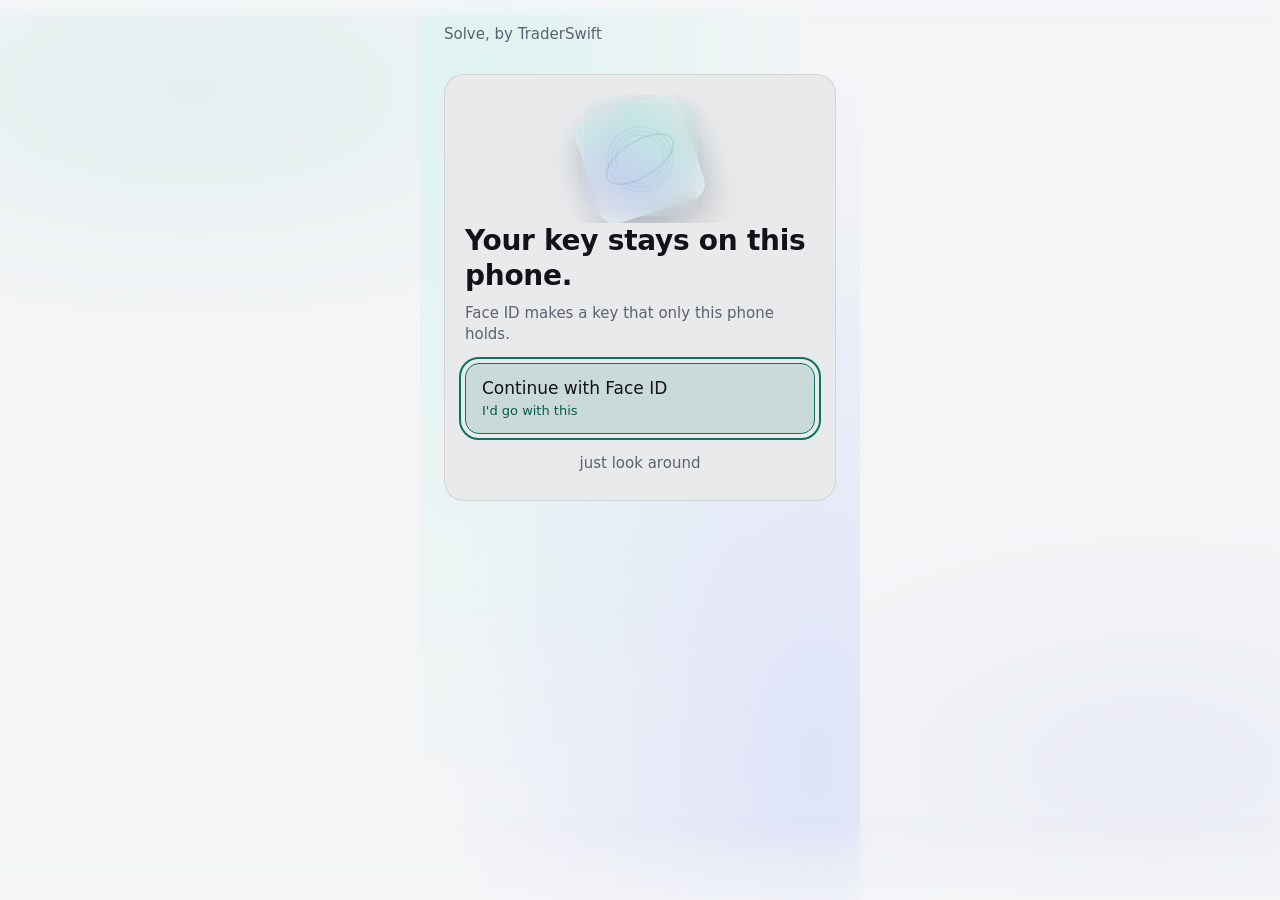
==== commit 74f4c6c9: "Release wallet-2026-11-21b" ====
--- a/approval.html
+++ b/approval.html
@@ -3,14 +3,14 @@
 <head>
   <meta charset="utf-8">
   <meta http-equiv="Content-Security-Policy" content="default-src 'self'; script-src 'self'; style-src 'self'; img-src 'self' data:; connect-src 'self' https://api.hyperliquid.xyz https://demo.traderswift.io https://ledger-api.traderswift.io https://vault-api.traderswift.io; frame-src 'self'; object-src 'none'; base-uri 'none'; form-action 'none'">
-  <script src="/frame-guard.4831d1f5ddee1642.js" integrity="sha256-SDHR9d3uFkIbovCyOY0tVZxZxyp4+VUDyLY3PaFtxhA=" crossorigin="anonymous" data-child="false" data-app-src="/app.74e5e59214388095.js" data-app-integrity="sha256-dOXlkhQ4gJWVZ69r4D2ppa6fjb+cayx5QZb4OaPQfAE="></script>
+  <script src="/frame-guard.4831d1f5ddee1642.js" integrity="sha256-SDHR9d3uFkIbovCyOY0tVZxZxyp4+VUDyLY3PaFtxhA=" crossorigin="anonymous" data-child="false" data-app-src="/app.dabbacdc25410044.js" data-app-integrity="sha256-2rus3CVBAEREpA5X01u0WrnlflUsYF3z1/a+TO5scX0="></script>
   <meta name="viewport" content="width=device-width, initial-scale=1, viewport-fit=cover">
   <meta name="theme-color" content="#0b0c0f">
-  <title>TraderSwift Wallet</title>
+  <title>Solve, by TraderSwift</title>
   <link rel="manifest" href="/manifest.webmanifest">
   <link rel="icon" href="/icon.svg" type="image/svg+xml">
   <link rel="apple-touch-icon" href="/icon-192.png">
-  <link rel="stylesheet" href="/app.a46fcd1de3577ebf.css" integrity="sha256-pG/NHeNXfr/p2tLYalQ6A7E+gQBOZO+KDjT5OW66U5g=" crossorigin="anonymous">
+  <link rel="stylesheet" href="/app.1055f3c94bb1e0b9.css" integrity="sha256-EFXzyUux4LkPBSwFwQXb4qVRarC+ulnP1a4Lkdh766E=" crossorigin="anonymous">
 </head>
 <body>
   <a data-wallet-direct href="https://wallet.traderswift.io/" target="_top" rel="noopener">Open wallet.traderswift.io directly</a>
--- a/app.1055f3c94bb1e0b9.css
+++ b/app.1055f3c94bb1e0b9.css
@@ -0,0 +1,878 @@
+/* Core geometry and accessibility. Appearance belongs to skins. */
+:root {
+  --zero: 0;
+  --full: 100%;
+  --half: 50%;
+  --fraction: 1fr;
+  --viewport-height: 100svh;
+  --app-width: 440px;
+  --space-1: 4px;
+  --space-2: 8px;
+  --space-3: 12px;
+  --space-4: 16px;
+  --space-5: 20px;
+  --space-6: 24px;
+  --space-9: 36px;
+  --line-width: 1px;
+  --focus-width: 2px;
+  --focus-offset: 4px;
+  --emphasis-width: 2px;
+  --button-height: 54px;
+  --touch-size: 44px;
+  --payment-touch-size: 48px;
+  --payment-text-size: 20px;
+  --phrase-columns: 3;
+  --word-padding: 3px 6px;
+  --number-width: 14px;
+  --mic-width: 100%;
+  --mic-height: 64px;
+  --mic-icon: 48px;
+  --mic-stroke: 3px;
+  --mic-capsule-width: 12px;
+  --mic-capsule-height: 26px;
+  --mic-capsule-left: 18px;
+  --mic-capsule-top: 2px;
+  --mic-cradle-width: 28px;
+  --mic-cradle-height: 24px;
+  --mic-cradle-left: 10px;
+  --mic-cradle-top: 14px;
+  --mic-stem-height: 8px;
+  --mic-stem-left: 22px;
+  --mic-stem-top: 38px;
+  --mic-stand-width: 18px;
+  --mic-stand-left: 15px;
+  --mic-stand-top: 44px;
+  --toast-layer: 60;
+  --toast-width: 400px;
+  --toast-available-width: calc(100% - 32px);
+  --identity-size: 208px;
+  --identity-stage-height: 228px;
+  --panel-edge: 3px;
+  --identity-gap: 4px;
+  --identity-cell: 12px;
+  --look-columns: 3;
+  --press-brightness: 0.9;
+  --zero-length: 0px;
+  --sat: env(safe-area-inset-top, 0px);
+  --sab: env(safe-area-inset-bottom, 0px);
+  --kb: 0px;
+  --top: 16px;
+  --solve-dock-clear: 84px;
+  --float-x: 1;
+  --float-y: 1;
+  --float-size: 52px;
+  --float-bottom-trim: 10px;
+  --float-bottom-minimum: 8px;
+  --float-focus-offset: 3px;
+  --float-blur: blur(20px) saturate(160%);
+  --float-gap: 16px;
+  --float-layer: 44;
+  --float-circle-layer: 45;
+  --float-glyph: 22px;
+  --float-item-glyph: 20px;
+  --float-item-width: 96px;
+  --float-label-leading: 1.2;
+  --float-press-duration: 0.12s;
+  --float-press-scale: 0.94;
+  --float-pop-scale: 0.6;
+  --float-scrim-opacity: 0.92;
+  --float-item-focus-offset: 2px;
+  --float-mint: #0f9f85;
+  --float-glass: rgba(17, 19, 24, 0.05);
+  --float-hair: rgba(17, 19, 24, 0.1);
+  --float-ink: #111318;
+  --float-highlight: inset 0 1px 0 rgba(255, 255, 255, 0.14);
+  --float-shadow: 0 8px 24px -12px rgba(0, 0, 0, 0.5);
+}
+@media (prefers-color-scheme: dark) {
+  :root { --float-mint: #5ee7c6; --float-glass: rgba(255, 255, 255, 0.06); --float-hair: rgba(255, 255, 255, 0.12); --float-ink: #f2f4f7; }
+}
+:root {
+  --bg: #0b0c0f;
+  --fg: #f2f4f7;
+  --glass: #1a1b1d;
+  --hair: rgba(255,255,255,.12);
+  --accent-soft: #243835;
+  --glow1: rgba(94,231,198,.07);
+  --glow2: rgba(90,120,255,.07);
+  --solve-option: #28292b;
+  --solve-note: #5ee7c6;
+  --solve-note-size: 13px;
+  --solve-art-stage: 128px;
+  --solve-art-size: 140px;
+}
+@media (prefers-color-scheme: light) {
+  :root {
+    --bg: #f4f5f7;
+    --fg: #111318;
+    --glass: #e9eaec;
+    --hair: rgba(17,19,24,.10);
+    --accent-soft: #cadad9;
+    --glow1: rgba(15,159,133,.07);
+    --glow2: rgba(70,110,200,.06);
+    --solve-option: #dedfe1;
+    --solve-note: #075a4c;
+  }
+}
+.choices, .block-row { --glass: var(--solve-option); }
+
+* {
+  box-sizing: border-box;
+}
+body {
+  margin: var(--zero);
+}
+button {
+  cursor: pointer;
+}
+button:disabled {
+  cursor: not-allowed;
+}
+h1, h2 {
+  margin: var(--zero);
+  overflow-wrap: anywhere;
+}
+p {
+  margin: var(--zero);
+}
+.app-shell {
+  width: var(--full);
+  max-width: var(--app-width);
+  min-height: var(--viewport-height);
+  margin-inline: auto;
+  padding: var(--space-6);
+  padding-bottom: max(var(--space-6), env(safe-area-inset-bottom));
+}
+.stack, .sentence-card, .actions {
+  display: grid;
+  gap: var(--space-4);
+}
+.actions {
+  gap: var(--space-3);
+  padding-top: var(--space-4);
+}
+.button {
+  display: flex;
+  align-items: center;
+  justify-content: center;
+  gap: var(--space-2);
+  width: var(--full);
+  min-height: var(--button-height);
+  padding: var(--space-3) var(--space-4);
+  overflow-wrap: anywhere;
+}
+.risk {
+  text-decoration: underline;
+}
+.request-details {
+  margin: var(--zero);
+  padding: var(--space-4);
+  overflow-wrap: anywhere;
+}
+.request-details__row + .request-details__row {
+  margin-top: var(--space-3);
+  padding-top: var(--space-3);
+}
+dt {
+  margin-bottom: var(--space-1);
+}
+dd {
+  margin: var(--zero);
+  white-space: pre-wrap;
+}
+.notice {
+  padding: var(--space-3);
+}
+.phrase-grid {
+  list-style: none;
+  display: grid;
+  grid-template-columns: repeat(var(--phrase-columns), minmax(var(--zero), var(--fraction)));
+  gap: var(--space-1);
+  padding: var(--zero);
+  margin: var(--zero);
+}
+.phrase-grid__item {
+  display: flex;
+  align-items: center;
+  gap: var(--space-2);
+  padding: var(--word-padding);
+  min-width: var(--zero);
+}
+.phrase-grid__word {
+  overflow-wrap: anywhere;
+}
+.word-number {
+  flex-shrink: var(--zero);
+  width: var(--number-width);
+}
+.passphrase-field {
+  display: grid;
+  gap: var(--space-2);
+}
+.passphrase {
+  min-width: var(--zero);
+  width: var(--full);
+  min-height: var(--button-height);
+  padding: var(--space-4);
+}
+.passphrase-toggle {
+  width: auto;
+  justify-self: end;
+  min-height: var(--touch-size);
+}
+.field-error:empty {
+  display: none;
+}
+.mic-button {
+  flex-direction: row;
+  width: var(--mic-width);
+  min-height: var(--mic-height);
+}
+.mic-icon {
+  position: relative;
+  width: var(--mic-icon);
+  height: var(--mic-icon);
+}
+.mic-icon > span {
+  position: absolute;
+}
+.mic-icon__capsule {
+  left: var(--mic-capsule-left);
+  top: var(--mic-capsule-top);
+  width: var(--mic-capsule-width);
+  height: var(--mic-capsule-height);
+}
+.mic-icon__cradle {
+  left: var(--mic-cradle-left);
+  top: var(--mic-cradle-top);
+  width: var(--mic-cradle-width);
+  height: var(--mic-cradle-height);
+}
+.mic-icon__stem {
+  left: var(--mic-stem-left);
+  top: var(--mic-stem-top);
+  width: var(--mic-stroke);
+  height: var(--mic-stem-height);
+}
+.mic-icon__stand {
+  left: var(--mic-stand-left);
+  top: var(--mic-stand-top);
+  width: var(--mic-stand-width);
+  height: var(--mic-stroke);
+}
+.toast {
+  position: fixed;
+  z-index: var(--toast-layer);
+  inset-inline: var(--zero);
+  bottom: max(var(--space-4), env(safe-area-inset-bottom));
+  width: min(var(--toast-width), var(--toast-available-width));
+  margin-inline: auto;
+  display: grid;
+  gap: var(--space-3);
+  padding: var(--space-4);
+  overflow-wrap: anywhere;
+}
+.toast__dismiss {
+  width: auto;
+  min-height: var(--touch-size);
+  justify-self: end;
+}
+textarea {
+  resize: vertical;
+}
+[hidden] {
+  display: none !important;
+}
+.page-host {
+  align-content: start;
+}
+.page-host iframe {
+  width: var(--full);
+  min-height: var(--app-width);
+}
+output {
+  overflow-wrap: anywhere;
+}
+.sentence-card__sentence, .request-audience {
+  unicode-bidi: isolate;
+  direction: ltr;
+}
+
+/* Art is isolated and clipped; it never contains signing text or controls. */
+.app-shell {
+  position: relative;
+  isolation: isolate;
+  display: flex;
+  flex-direction: column;
+  gap: var(--space-4);
+}
+.background-light {
+  position: absolute;
+  inset: var(--zero);
+  z-index: -1;
+  contain: strict;
+  overflow: hidden;
+  pointer-events: none;
+}
+.screen-content {
+  display: flex;
+  flex-direction: column;
+  flex: 1;
+  gap: var(--space-4);
+}
+.screen-content > * { flex-shrink: 0; }
+.screen-dock, .screen-content > .button--primary,
+.screen-content > .button:last-child { margin-top: auto; }
+.screen-content form, .screen-content > .sentence-card {
+  display: flex;
+  flex-direction: column;
+  flex: 1;
+}
+.screen-content form > .button--primary, .sentence-card > .actions { margin-top: auto; }
+.screen-content > .button--primary + .button:last-child { margin-top: var(--zero); }
+.wallet-tools summary { cursor: pointer; padding-block: var(--space-3); }
+.wallet-tools .stack { gap: var(--space-2); padding-block: var(--space-3); }
+.ring-prompt { min-width: var(--zero); }
+.ring-prompt .ring-prompt__action {
+  display: flex;
+  align-items: center;
+  justify-content: center;
+  box-shadow: none;
+  cursor: pointer;
+  font-family: inherit;
+  width: auto;
+  min-width: var(--zero);
+  min-height: var(--touch-size);
+  padding: var(--zero);
+  border: var(--zero);
+  background: none;
+  color: var(--muted);
+  font-size: var(--text-small);
+  font-weight: inherit;
+}
+.ring-prompt > :first-child { flex: 1; justify-content: flex-start; font-weight: normal; }
+.ring-prompt .ring-prompt__dismiss { min-width: var(--touch-size); flex-shrink: 0; }
+.ring-draft, .ring-header { min-width: var(--zero); overflow-wrap: anywhere; }
+.ring-back { display: flex; align-items: center; min-height: var(--touch-size); }
+.identity-stage {
+  position: relative;
+  isolation: isolate;
+  contain: layout paint;
+  overflow: hidden;
+  width: var(--full);
+  height: var(--identity-stage-height);
+  flex-shrink: 0;
+}
+.identity-light, .identity-pane, .key-identity {
+  position: absolute;
+  inset: var(--zero);
+  width: var(--identity-size);
+  height: var(--identity-size);
+  margin: auto;
+}
+.identity-light, .identity-pane { z-index: -1; }
+.key-identity { display: block; }
+.panel-wrap {
+  position: relative;
+  isolation: isolate;
+  padding: var(--panel-edge);
+}
+.panel-art {
+  position: absolute;
+  inset: var(--zero);
+  z-index: -1;
+  contain: strict;
+  overflow: hidden;
+  pointer-events: none;
+}
+.panel-wrap > :last-child { position: relative; }
+
+.look-options {
+  display: grid;
+  grid-template-columns: repeat(var(--look-columns), minmax(var(--zero), var(--fraction)));
+  gap: var(--space-2);
+}
+
+.signing-truth {
+  overflow-wrap: anywhere;
+  unicode-bidi: isolate;
+  direction: ltr;
+}
+
+.storage-warning { display: flex; align-items: center; gap: var(--space-2); }
+.storage-warning .button { width: auto; min-height: var(--touch-size); padding-inline: var(--space-2); }
+
+.identity-light { animation: identity-arrive var(--motion-duration) var(--motion-easing); }
+@keyframes identity-arrive {
+  from { opacity: 0; }
+  to { opacity: 1; }
+}
+
+@media (prefers-reduced-motion: reduce) {
+  *, *::before, *::after {
+    animation: none !important;
+    transition: none !important;
+    transform: none !important;
+    scroll-behavior: auto !important;
+  }
+}
+
+/* Route focus announces the heading; keyboard focus uses the skin ring. */
+h1[tabindex]:focus { outline: none; }
+[data-signing-truth="address"], .app-shell .wallet-address,
+.app-shell .passphrase.wallet-address {
+  font-family: var(--font-address, ui-monospace, "SFMono-Regular", Menlo, Consolas, monospace);
+}
+
+.hl-heading { display: flex; align-items: baseline; flex-wrap: wrap; gap: var(--space-2); }
+.hl-heading h3 { margin: var(--zero); overflow-wrap: anywhere; }
+.hl-heading .muted { margin-left: auto; }
+.hl-side { color: var(--accent); }
+.hl-grid {
+  display: grid;
+  grid-template-columns: repeat(3, minmax(var(--zero), var(--fraction)));
+  gap: var(--space-3) var(--space-2);
+  margin: var(--zero);
+}
+.hl-cell { min-width: var(--zero); }
+.hl-cell dt { font-size: var(--text-tiny); }
+.hl-cell dd { font-variant-numeric: tabular-nums; overflow-wrap: anywhere; }
+.hl-view, .hl-results, .hl-card { min-width: var(--zero); }
+
+.payment-review, .funding-page {
+  min-width: var(--zero);
+  overflow-wrap: anywhere;
+  unicode-bidi: isolate;
+  direction: ltr;
+}
+.payment-review .wallet-address, .funding-page .wallet-address {
+  white-space: normal;
+  overflow: visible;
+  text-overflow: clip;
+}
+
+.approval-screen, .approval-review { min-width: var(--zero); overflow-wrap: anywhere; }
+.approval-typed-data {
+  white-space: pre-wrap;
+  overflow-wrap: anywhere;
+  overflow: visible;
+  text-overflow: clip;
+  min-width: var(--zero);
+  direction: ltr;
+  unicode-bidi: isolate;
+}
+
+.funding-header {
+  display: flex;
+  align-items: center;
+  gap: var(--space-2);
+}
+.funding-header h1 {
+  flex: 1;
+  margin: 0;
+  font-size: var(--payment-text-size);
+}
+.funding-header .button {
+  width: var(--payment-touch-size);
+  flex-shrink: var(--zero);
+  min-width: var(--payment-touch-size);
+  min-height: var(--payment-touch-size);
+  padding: 0;
+}
+.funding-badge {
+  padding: var(--space-1) var(--space-2);
+  border: var(--line-width) solid var(--border);
+  border-radius: var(--radius-pill);
+  font-size: var(--text-small);
+  color: var(--muted);
+}
+.funding-page .button, .payment-review .button {
+  min-height: var(--payment-touch-size);
+}
+.funding-page .wallet-address {
+  font-size: var(--payment-text-size);
+  overflow-wrap: anywhere;
+  white-space: normal;
+}
+.chain-section, .chain-grant { min-width: var(--zero); overflow-wrap: anywhere; }
+
+/* One button system in every skin: filled accent primary, tinted hairline secondary, danger kept apart.
+   The skin .button bindings are identical in every skin, so these core rules outrank them by specificity. */
+.app-shell button.button.button--secondary, .app-shell div.button.ring-prompt { background: var(--tint); border-color: var(--border); }
+.app-shell button.button.button--secondary:enabled:hover { background: var(--tint); border-color: var(--border-strong); }
+.app-shell button.button.button--refuse { background: var(--danger-bg); border-color: var(--danger-border); }
+.app-shell button.button--primary { box-shadow: var(--shadow-mic); }
+.app-shell button.button:enabled:active { filter: brightness(var(--press-brightness)); box-shadow: none; }
+.app-shell button.button.button:disabled { background: var(--tint); border-color: var(--border); color: var(--muted); box-shadow: none; }
+.wallet-tools .stack > .button, .screen-content > .button:has(+ .wallet-tools) { justify-content: flex-start; text-align: start; }
+.text-link { min-height: var(--touch-size); padding: var(--zero) var(--space-2); border: var(--zero); background: none; color: var(--muted); font: inherit; cursor: pointer; }
+.small { text-align: center; }
+.choices { display: grid; gap: var(--space-3); }
+
+/* Solve's round glass menu button (#menuBtn); a tap fans a wheel of round items out around it. */
+.float-menu__circle {
+  position: fixed;
+  z-index: var(--float-circle-layer);
+  left: calc(env(safe-area-inset-left, var(--zero-length)) + var(--float-gap) + var(--float-x) * (var(--full) - env(safe-area-inset-left, var(--zero-length)) - env(safe-area-inset-right, var(--zero-length)) - var(--float-gap) - var(--float-gap) - var(--float-size)));
+  top: calc(env(safe-area-inset-top, var(--zero-length)) + var(--float-gap) + var(--float-y) * (var(--full) - env(safe-area-inset-top, var(--zero-length)) - var(--float-gap) - max(env(safe-area-inset-bottom, var(--zero-length)) - var(--float-bottom-trim), var(--float-bottom-minimum)) - var(--float-size)));
+  display: grid;
+  place-items: center;
+  width: var(--float-size);
+  height: var(--float-size);
+  padding: var(--zero);
+  border: var(--line-width) solid var(--float-hair);
+  border-radius: var(--half);
+  background: var(--float-glass);
+  color: var(--float-ink);
+  box-shadow: var(--float-highlight), var(--float-shadow);
+  -webkit-backdrop-filter: var(--float-blur);
+  backdrop-filter: var(--float-blur);
+  touch-action: none;
+  user-select: none;
+  -webkit-user-select: none;
+  -webkit-touch-callout: none;
+  -webkit-tap-highlight-color: var(--transparent);
+  transition: left var(--motion-duration) var(--motion-easing), top var(--motion-duration) var(--motion-easing), transform var(--float-press-duration) ease-out;
+}
+.float-menu .float-menu__circle:focus-visible { outline: var(--focus-width) solid var(--float-mint); outline-offset: var(--float-focus-offset); }
+.float-menu[data-dragging] .float-menu__circle { transition: none; cursor: grabbing; }
+.float-menu__circle:active { transform: scale(var(--float-press-scale)); }
+.float-menu__circle .float-menu__glyph { width: var(--float-glyph); height: var(--float-glyph); pointer-events: none; }
+.float-menu__sheet {
+  position: fixed;
+  inset: var(--zero);
+  z-index: var(--float-layer);
+  isolation: isolate;
+  animation: float-fade var(--motion-duration) var(--motion-easing);
+}
+.float-menu__sheet::before {
+  content: "";
+  position: absolute;
+  inset: var(--zero);
+  z-index: -1;
+  background: var(--canvas);
+  opacity: var(--float-scrim-opacity);
+}
+.float-menu .float-menu__sheet .float-menu__item {
+  position: absolute;
+  display: flex;
+  flex-direction: column;
+  align-items: center;
+  gap: var(--space-1);
+  width: var(--float-item-width);
+  padding: var(--zero);
+  border: var(--zero);
+  border-radius: var(--radius-control);
+  background: var(--transparent);
+  color: var(--ink);
+  font: inherit;
+  font-size: var(--text-small);
+  line-height: var(--float-label-leading);
+  text-align: center;
+  -webkit-tap-highlight-color: var(--transparent);
+  animation: float-pop var(--motion-duration) var(--motion-easing);
+}
+.float-menu__badge {
+  display: grid;
+  place-items: center;
+  width: var(--float-size);
+  height: var(--float-size);
+  border: var(--line-width) solid var(--border);
+  border-radius: var(--half);
+  background: var(--surface);
+  color: var(--accent);
+  box-shadow: var(--shadow-toast);
+}
+.float-menu__badge .float-menu__glyph { width: var(--float-item-glyph); height: var(--float-item-glyph); }
+.float-menu__label { max-width: var(--full); white-space: nowrap; overflow: hidden; text-overflow: ellipsis; font-weight: var(--weight-bold); }
+.float-menu .float-menu__item:hover .float-menu__badge, .float-menu .float-menu__item:focus-visible .float-menu__badge { border-color: var(--accent); background: var(--tint); }
+.float-menu .float-menu__sheet .float-menu__item:focus-visible { outline: none; }
+.float-menu .float-menu__item:focus-visible .float-menu__badge { outline: var(--focus-width) solid var(--accent); outline-offset: var(--float-item-focus-offset); }
+.float-menu .float-menu__item:active .float-menu__badge { filter: brightness(var(--press-brightness)); }
+@keyframes float-fade {
+  from { opacity: 0; }
+}
+@keyframes float-pop {
+  from { opacity: 0; transform: scale(var(--float-pop-scale)); }
+}
+:has(> .float-menu:not([hidden])) > .app-shell:not(.page-host) {
+  padding-bottom: calc(max(env(safe-area-inset-bottom, var(--zero-length)) - var(--float-bottom-trim), var(--float-bottom-minimum)) + var(--float-size) + var(--float-gap));
+}
+.float-menu__safe-area {
+  position: fixed;
+  top: env(safe-area-inset-top, var(--zero-length));
+  right: env(safe-area-inset-right, var(--zero-length));
+  bottom: env(safe-area-inset-bottom, var(--zero-length));
+  left: env(safe-area-inset-left, var(--zero-length));
+  visibility: hidden;
+  pointer-events: none;
+}
+:has(> [data-screen][hidden]) > .float-menu,
+:has(> [data-screen][aria-busy="true"]) > .float-menu,
+:has(> [data-confirmations] > *) > .float-menu { display: none !important; }
+
+:root:not([data-skin]), :root[data-skin="glass"] { 
+  color-scheme: dark;
+  --font-body: -apple-system, BlinkMacSystemFont, "Segoe UI", sans-serif;
+  --font-address: ui-monospace, "SFMono-Regular", Menlo, Consolas, monospace;
+  --font-heading: var(--font-body);
+  --font-mono: ui-monospace, "SFMono-Regular", Consolas, monospace;
+  --text-body: 16px;
+  --text-small: 12px;
+  --text-word: 13px;
+  --text-tiny: 10px;
+  --text-heading: 28px;
+  --text-hero: 28px;
+  --leading-body: 1.5;
+  --leading-heading: 1.12;
+  --weight-bold: 600;
+  --weight-heading: 600;
+  --tracking-heading: -.02em;
+  --tracking-label: .04em;
+  --radius-card: 20px;
+  --radius-control: 16px;
+  --radius-notice: 12px;
+  --radius-word: 4px;
+  --radius-mic: 20px;
+  --radius-pill: 999px;
+  --transparent: transparent;
+  --current-color: currentColor;
+  --opacity-disabled: 1;
+  --motion-duration: 140ms;
+  --motion-easing: ease-out;
+  --motion-press: translateY(1px);
+  --canvas: #0b0c0f;
+  --surface: #0b0c0f;
+  --ink: #f2f4f7;
+  --muted: #8b93a1;
+  --accent: #5ee7c6;
+  --on-accent: #0b0c0f;
+  --tint: #181a20;
+  --border: #2b2e34;
+  --border-strong: #8b93a1;
+  --warning-bg: #132923;
+  --warning-ink: #a8e9d8;
+  --danger: #ff6b63;
+  --danger-bg: #2e191d;
+  --danger-border: #a84b49;
+  --panel-background: linear-gradient(135deg, var(--surface), var(--tint));
+  --shadow-card: inset 0 1px 0 #ffffff12;
+  --shadow-mic: 0 8px 24px -12px var(--accent);
+  --shadow-toast: 0 8px 24px #00000050;
+  --glass-blur: 16px;
+  --identity-shell-radius: 24px;
+  --identity-radius: 4px;
+  --identity-background: radial-gradient(ellipse at center, var(--tint), var(--surface));
+}
+@media (prefers-color-scheme: light) {
+  :root:not([data-skin]), :root[data-skin="glass"] {
+    color-scheme: light;
+    --canvas: #f4f5f7;
+    --surface: #f4f5f7;
+    --ink: #111318;
+    --muted: #5b6270;
+    --accent: #0a7563;
+    --on-accent: #ffffff;
+    --tint: #e9ebef;
+    --border: #d9dce1;
+    --border-strong: #5b6270;
+    --warning-bg: #e0f0eb;
+    --warning-ink: #176856;
+    --danger: #a12b28;
+    --danger-bg: #fae9e7;
+    --danger-border: #bf6a65;
+  }
+}
+@media (prefers-reduced-motion: reduce) {
+  :root:not([data-skin]), :root[data-skin="glass"] { --motion-duration: 0ms; --motion-press: none; }
+}
+
+:root[data-skin="glass"] body { background: var(--canvas); color: var(--ink); font: var(--text-body)/var(--leading-body) var(--font-body); }:root[data-skin="glass"] button, :root[data-skin="glass"] input { font: inherit; }:root[data-skin="glass"] button, :root[data-skin="glass"] input, :root[data-skin="glass"] a { -webkit-tap-highlight-color: var(--transparent); }:root[data-skin="glass"] button:disabled { opacity: var(--opacity-disabled); }:root[data-skin="glass"] button:focus-visible, :root[data-skin="glass"] input:focus-visible, :root[data-skin="glass"] a:focus-visible, :root[data-skin="glass"] [tabindex]:focus-visible:not(h1), :root[data-skin="glass"] h1[data-keyboard-focus="true"]:focus-visible { outline: var(--focus-width) solid var(--accent); outline-offset: var(--focus-offset); }:root[data-skin="glass"] a { color: var(--accent); text-underline-offset: var(--space-1); }:root[data-skin="glass"] h1, :root[data-skin="glass"] h2 { font: var(--weight-heading) var(--text-heading)/var(--leading-heading) var(--font-heading); letter-spacing: var(--tracking-heading); }:root[data-skin="glass"] .app-shell { background: var(--surface); }:root[data-skin="glass"] .wallet-tools summary { color: var(--muted); }:root[data-skin="glass"] .hero { font-size: var(--text-hero); }:root[data-skin="glass"] .muted, :root[data-skin="glass"] .field-hint { color: var(--muted); }:root[data-skin="glass"] .button { border: var(--line-width) solid var(--border-strong); border-radius: var(--radius-control); background: var(--surface); color: var(--ink); font-weight: var(--weight-bold); transition: background-color var(--motion-duration) var(--motion-easing), transform var(--motion-duration) var(--motion-easing); }:root[data-skin="glass"] .button--primary { background: var(--accent); color: var(--on-accent); border-color: var(--accent); }:root[data-skin="glass"] .button--refuse { color: var(--danger); border-color: var(--danger-border); }:root[data-skin="glass"] .button--secondary:enabled:hover { background: var(--tint); }:root[data-skin="glass"] .button--refuse:enabled:hover { background: var(--danger-bg); }:root[data-skin="glass"] .button:enabled:active { transform: var(--motion-press); }:root[data-skin="glass"] .risk { color: var(--accent); font-weight: inherit; text-decoration-thickness: var(--emphasis-width); text-underline-offset: var(--focus-offset); }:root[data-skin="glass"] .request-details { background-color: var(--tint); background-image: var(--panel-background, linear-gradient(135deg, var(--surface), var(--tint))); border: var(--line-width) solid var(--border); border-radius: var(--radius-card); box-shadow: var(--shadow-card); }:root[data-skin="glass"] .request-details__row + .request-details__row { border-top: var(--line-width) solid var(--border); }:root[data-skin="glass"] dt { color: var(--muted); font-size: var(--text-small); font-weight: var(--weight-bold); letter-spacing: var(--tracking-label); text-transform: uppercase; }:root[data-skin="glass"] .notice { border-radius: var(--radius-notice); background: var(--warning-bg); color: var(--warning-ink); }:root[data-skin="glass"] .phrase-grid__item { border: var(--line-width) solid var(--border); border-radius: var(--radius-word); background: var(--tint); font-size: var(--text-word); }:root[data-skin="glass"] .word-number { font-size: var(--text-tiny); color: var(--muted); font-variant-numeric: tabular-nums; }:root[data-skin="glass"] .field-label { font-weight: var(--weight-bold); }:root[data-skin="glass"] .passphrase { border: var(--line-width) solid var(--border-strong); border-radius: var(--radius-control); background: var(--tint); color: var(--ink); }:root[data-skin="glass"] .passphrase[aria-invalid="true"] { border-color: var(--danger); }:root[data-skin="glass"] .passphrase-toggle[aria-pressed="true"] { background: var(--tint); border-color: var(--accent); }:root[data-skin="glass"] .field-hint, :root[data-skin="glass"] .field-error { font-size: var(--text-small); }:root[data-skin="glass"] .field-error { color: var(--danger); }:root[data-skin="glass"] .mic-button { border-radius: var(--radius-mic); box-shadow: var(--shadow-mic); }:root[data-skin="glass"] .mic-icon__capsule { border: var(--mic-stroke) solid var(--current-color); border-radius: var(--radius-pill); }:root[data-skin="glass"] .mic-icon__cradle { border: var(--mic-stroke) solid var(--current-color); border-top: none; border-radius: var(--zero) var(--zero) var(--radius-pill) var(--radius-pill); }:root[data-skin="glass"] .mic-icon__stem { background: var(--current-color); }:root[data-skin="glass"] .mic-icon__stand { background: var(--current-color); }:root[data-skin="glass"] .toast { background: var(--surface); color: var(--ink); border: var(--line-width) solid var(--border-strong); border-radius: var(--radius-card); box-shadow: var(--shadow-toast); }:root[data-skin="glass"] .toast--error { background: var(--danger-bg); color: var(--danger); border-color: var(--danger-border); }:root[data-skin="glass"] textarea { font: inherit; }:root[data-skin="glass"] textarea:focus-visible { outline: var(--focus-width) solid var(--accent); outline-offset: var(--focus-offset); }:root[data-skin="glass"] .page-host iframe { border: var(--zero); }:root[data-skin="glass"] .look-options [aria-pressed="true"] { border-color: var(--accent); background: var(--tint); }:root[data-skin="glass"] .request-details { backdrop-filter: blur(var(--glass-blur)); }:root[data-skin="glass"] .background-light { background: radial-gradient(ellipse at 15% 10%, #5ee7c624, transparent 65%), radial-gradient(ellipse at 90% 85%, #5a78ff24, transparent 65%); }:root[data-skin="glass"] .panel-art { background: linear-gradient(135deg, #a8e9d840, #5a78ff18 55%, #5ee7c624); border: 1px solid #a8e9d840; border-radius: 22px; box-shadow: inset 0 1px 0 #ffffff30, 0 12px 28px #00000024; backdrop-filter: blur(24px); }:root[data-skin="glass"] .identity-stage { height: 208px; }:root[data-skin="glass"] .identity-light { background: conic-gradient(from 29deg, #5ee7c640, #5a78ff40, #5ee7c640); border-radius: 50%; filter: blur(18px); transform: scale(0.8); }:root[data-skin="glass"] .identity-pane { background: linear-gradient(-18deg, #a8e9d818, transparent 60%, #5ee7c624); border: 1px solid #ffffff30; border-radius: 20px; box-shadow: 0 24px 48px #00000033, inset 0 1px 0 #ffffff30; transform: rotate(-18deg) scale(0.78); }:root[data-skin="glass"] .key-identity { background: linear-gradient(31deg, #ffffff0f, transparent 65%, #a8e9d818); border: 1px solid #ffffff30; border-radius: 20px; backdrop-filter: blur(12px); padding: 18px; transform: scale(0.82); }:root[data-skin="glass"] .orbit-lines { fill: none; stroke: #869ad4; stroke-width: 1; opacity: 0.8; }:root[data-skin="glass"] .orbit-lines ellipse { stroke: var(--accent); }:root[data-skin="glass"] .identity-dot { fill: var(--accent); stroke: var(--surface); stroke-width: 1; }:root[data-skin="glass"] .identity-dot:nth-child(3n) { fill: #b9f3e4; }
+
+:root:not([data-skin]) body { background: var(--canvas); color: var(--ink); font: var(--text-body)/var(--leading-body) var(--font-body); }:root:not([data-skin]) button, :root:not([data-skin]) input { font: inherit; }:root:not([data-skin]) button, :root:not([data-skin]) input, :root:not([data-skin]) a { -webkit-tap-highlight-color: var(--transparent); }:root:not([data-skin]) button:disabled { opacity: var(--opacity-disabled); }:root:not([data-skin]) button:focus-visible, :root:not([data-skin]) input:focus-visible, :root:not([data-skin]) a:focus-visible, :root:not([data-skin]) [tabindex]:focus-visible:not(h1), :root:not([data-skin]) h1[data-keyboard-focus="true"]:focus-visible { outline: var(--focus-width) solid var(--accent); outline-offset: var(--focus-offset); }:root:not([data-skin]) a { color: var(--accent); text-underline-offset: var(--space-1); }:root:not([data-skin]) h1, :root:not([data-skin]) h2 { font: var(--weight-heading) var(--text-heading)/var(--leading-heading) var(--font-heading); letter-spacing: var(--tracking-heading); }:root:not([data-skin]) .app-shell { background: var(--surface); }:root:not([data-skin]) .wallet-tools summary { color: var(--muted); }:root:not([data-skin]) .hero { font-size: var(--text-hero); }:root:not([data-skin]) .muted, :root:not([data-skin]) .field-hint { color: var(--muted); }:root:not([data-skin]) .button { border: var(--line-width) solid var(--border-strong); border-radius: var(--radius-control); background: var(--surface); color: var(--ink); font-weight: var(--weight-bold); transition: background-color var(--motion-duration) var(--motion-easing), transform var(--motion-duration) var(--motion-easing); }:root:not([data-skin]) .button--primary { background: var(--accent); color: var(--on-accent); border-color: var(--accent); }:root:not([data-skin]) .button--refuse { color: var(--danger); border-color: var(--danger-border); }:root:not([data-skin]) .button--secondary:enabled:hover { background: var(--tint); }:root:not([data-skin]) .button--refuse:enabled:hover { background: var(--danger-bg); }:root:not([data-skin]) .button:enabled:active { transform: var(--motion-press); }:root:not([data-skin]) .risk { color: var(--accent); font-weight: inherit; text-decoration-thickness: var(--emphasis-width); text-underline-offset: var(--focus-offset); }:root:not([data-skin]) .request-details { background-color: var(--tint); background-image: var(--panel-background, linear-gradient(135deg, var(--surface), var(--tint))); border: var(--line-width) solid var(--border); border-radius: var(--radius-card); box-shadow: var(--shadow-card); }:root:not([data-skin]) .request-details__row + .request-details__row { border-top: var(--line-width) solid var(--border); }:root:not([data-skin]) dt { color: var(--muted); font-size: var(--text-small); font-weight: var(--weight-bold); letter-spacing: var(--tracking-label); text-transform: uppercase; }:root:not([data-skin]) .notice { border-radius: var(--radius-notice); background: var(--warning-bg); color: var(--warning-ink); }:root:not([data-skin]) .phrase-grid__item { border: var(--line-width) solid var(--border); border-radius: var(--radius-word); background: var(--tint); font-size: var(--text-word); }:root:not([data-skin]) .word-number { font-size: var(--text-tiny); color: var(--muted); font-variant-numeric: tabular-nums; }:root:not([data-skin]) .field-label { font-weight: var(--weight-bold); }:root:not([data-skin]) .passphrase { border: var(--line-width) solid var(--border-strong); border-radius: var(--radius-control); background: var(--tint); color: var(--ink); }:root:not([data-skin]) .passphrase[aria-invalid="true"] { border-color: var(--danger); }:root:not([data-skin]) .passphrase-toggle[aria-pressed="true"] { background: var(--tint); border-color: var(--accent); }:root:not([data-skin]) .field-hint, :root:not([data-skin]) .field-error { font-size: var(--text-small); }:root:not([data-skin]) .field-error { color: var(--danger); }:root:not([data-skin]) .mic-button { border-radius: var(--radius-mic); box-shadow: var(--shadow-mic); }:root:not([data-skin]) .mic-icon__capsule { border: var(--mic-stroke) solid var(--current-color); border-radius: var(--radius-pill); }:root:not([data-skin]) .mic-icon__cradle { border: var(--mic-stroke) solid var(--current-color); border-top: none; border-radius: var(--zero) var(--zero) var(--radius-pill) var(--radius-pill); }:root:not([data-skin]) .mic-icon__stem { background: var(--current-color); }:root:not([data-skin]) .mic-icon__stand { background: var(--current-color); }:root:not([data-skin]) .toast { background: var(--surface); color: var(--ink); border: var(--line-width) solid var(--border-strong); border-radius: var(--radius-card); box-shadow: var(--shadow-toast); }:root:not([data-skin]) .toast--error { background: var(--danger-bg); color: var(--danger); border-color: var(--danger-border); }:root:not([data-skin]) textarea { font: inherit; }:root:not([data-skin]) textarea:focus-visible { outline: var(--focus-width) solid var(--accent); outline-offset: var(--focus-offset); }:root:not([data-skin]) .page-host iframe { border: var(--zero); }:root:not([data-skin]) .look-options [aria-pressed="true"] { border-color: var(--accent); background: var(--tint); }:root:not([data-skin]) .request-details { backdrop-filter: blur(var(--glass-blur)); }:root:not([data-skin]) .background-light { background: radial-gradient(ellipse at 15% 10%, #5ee7c624, transparent 65%), radial-gradient(ellipse at 90% 85%, #5a78ff24, transparent 65%); }:root:not([data-skin]) .panel-art { background: linear-gradient(135deg, #a8e9d840, #5a78ff18 55%, #5ee7c624); border: 1px solid #a8e9d840; border-radius: 22px; box-shadow: inset 0 1px 0 #ffffff30, 0 12px 28px #00000024; backdrop-filter: blur(24px); }:root:not([data-skin]) .identity-stage { height: 208px; }:root:not([data-skin]) .identity-light { background: conic-gradient(from 29deg, #5ee7c640, #5a78ff40, #5ee7c640); border-radius: 50%; filter: blur(18px); transform: scale(0.8); }:root:not([data-skin]) .identity-pane { background: linear-gradient(-18deg, #a8e9d818, transparent 60%, #5ee7c624); border: 1px solid #ffffff30; border-radius: 20px; box-shadow: 0 24px 48px #00000033, inset 0 1px 0 #ffffff30; transform: rotate(-18deg) scale(0.78); }:root:not([data-skin]) .key-identity { background: linear-gradient(31deg, #ffffff0f, transparent 65%, #a8e9d818); border: 1px solid #ffffff30; border-radius: 20px; backdrop-filter: blur(12px); padding: 18px; transform: scale(0.82); }:root:not([data-skin]) .orbit-lines { fill: none; stroke: #869ad4; stroke-width: 1; opacity: 0.8; }:root:not([data-skin]) .orbit-lines ellipse { stroke: var(--accent); }:root:not([data-skin]) .identity-dot { fill: var(--accent); stroke: var(--surface); stroke-width: 1; }:root:not([data-skin]) .identity-dot:nth-child(3n) { fill: #b9f3e4; }
+
+:root[data-skin="orbit"] { 
+  color-scheme: dark;
+  --font-body: -apple-system, BlinkMacSystemFont, "Segoe UI", sans-serif;
+  --font-address: ui-monospace, "SFMono-Regular", Menlo, Consolas, monospace;
+  --font-heading: var(--font-body);
+  --font-mono: ui-monospace, "SFMono-Regular", Consolas, monospace;
+  --text-body: 16px;
+  --text-small: 12px;
+  --text-word: 13px;
+  --text-tiny: 10px;
+  --text-heading: 28px;
+  --text-hero: 28px;
+  --leading-body: 1.5;
+  --leading-heading: 1.12;
+  --weight-bold: 600;
+  --weight-heading: 600;
+  --tracking-heading: -.02em;
+  --tracking-label: .04em;
+  --radius-card: 20px;
+  --radius-control: 28px;
+  --radius-notice: 12px;
+  --radius-word: 4px;
+  --radius-mic: 999px;
+  --radius-pill: 999px;
+  --transparent: transparent;
+  --current-color: currentColor;
+  --opacity-disabled: 1;
+  --motion-duration: 140ms;
+  --motion-easing: ease-out;
+  --motion-press: translateY(1px);
+  --canvas: #080c10;
+  --surface: #101a20;
+  --ink: #f0f7f5;
+  --muted: #a5b8bc;
+  --accent: #a7ecda;
+  --on-accent: #102b26;
+  --tint: #192a31;
+  --border: #31464d;
+  --border-strong: #6b8b94;
+  --warning-bg: #27332e;
+  --warning-ink: #d8e7c8;
+  --danger: #ffa99e;
+  --danger-bg: #36272b;
+  --danger-border: #9c605c;
+  --panel-background: none;
+  --shadow-card: inset 0 1px 0 #a7ecda26;
+  --shadow-mic: 0 0 32px #5ee7c624;
+  --shadow-toast: 0 8px 24px #00000050;
+  --glass-blur: 0px;
+  --identity-shell-radius: 999px;
+  --identity-radius: 50%;
+  --identity-background: repeating-radial-gradient(circle at center, var(--surface) 0px, var(--surface) 16px, var(--border) 17px, var(--surface) 18px);
+}
+@media (prefers-color-scheme: light) {
+  :root[data-skin="orbit"] {
+    color-scheme: light;
+    --canvas: #dbe5e3;
+    --surface: #f4f8f6;
+    --ink: #182f31;
+    --muted: #526a6d;
+    --accent: #205e53;
+    --on-accent: #ffffff;
+    --tint: #e2eeea;
+    --border: #bccfca;
+    --border-strong: #708b86;
+    --warning-bg: #e4ead6;
+    --warning-ink: #42592e;
+    --danger: #912e2d;
+    --danger-bg: #f7e6e2;
+    --danger-border: #bb7d78;
+  }
+}
+@media (prefers-reduced-motion: reduce) {
+  :root[data-skin="orbit"] { --motion-duration: 0ms; --motion-press: none; }
+}
+
+:root[data-skin="orbit"] body { background: var(--canvas); color: var(--ink); font: var(--text-body)/var(--leading-body) var(--font-body); }:root[data-skin="orbit"] button, :root[data-skin="orbit"] input { font: inherit; }:root[data-skin="orbit"] button, :root[data-skin="orbit"] input, :root[data-skin="orbit"] a { -webkit-tap-highlight-color: var(--transparent); }:root[data-skin="orbit"] button:disabled { opacity: var(--opacity-disabled); }:root[data-skin="orbit"] button:focus-visible, :root[data-skin="orbit"] input:focus-visible, :root[data-skin="orbit"] a:focus-visible, :root[data-skin="orbit"] [tabindex]:focus-visible:not(h1), :root[data-skin="orbit"] h1[data-keyboard-focus="true"]:focus-visible { outline: var(--focus-width) solid var(--accent); outline-offset: var(--focus-offset); }:root[data-skin="orbit"] a { color: var(--accent); text-underline-offset: var(--space-1); }:root[data-skin="orbit"] h1, :root[data-skin="orbit"] h2 { font: var(--weight-heading) var(--text-heading)/var(--leading-heading) var(--font-heading); letter-spacing: var(--tracking-heading); }:root[data-skin="orbit"] .app-shell { background: var(--surface); }:root[data-skin="orbit"] .wallet-tools summary { color: var(--muted); }:root[data-skin="orbit"] .hero { font-size: var(--text-hero); }:root[data-skin="orbit"] .muted, :root[data-skin="orbit"] .field-hint { color: var(--muted); }:root[data-skin="orbit"] .button { border: var(--line-width) solid var(--border-strong); border-radius: var(--radius-control); background: var(--surface); color: var(--ink); font-weight: var(--weight-bold); transition: background-color var(--motion-duration) var(--motion-easing), transform var(--motion-duration) var(--motion-easing); }:root[data-skin="orbit"] .button--primary { background: var(--accent); color: var(--on-accent); border-color: var(--accent); }:root[data-skin="orbit"] .button--refuse { color: var(--danger); border-color: var(--danger-border); }:root[data-skin="orbit"] .button--secondary:enabled:hover { background: var(--tint); }:root[data-skin="orbit"] .button--refuse:enabled:hover { background: var(--danger-bg); }:root[data-skin="orbit"] .button:enabled:active { transform: var(--motion-press); }:root[data-skin="orbit"] .risk { color: var(--accent); font-weight: inherit; text-decoration-thickness: var(--emphasis-width); text-underline-offset: var(--focus-offset); }:root[data-skin="orbit"] .request-details { background-color: var(--tint); background-image: var(--panel-background, linear-gradient(135deg, var(--surface), var(--tint))); border: var(--line-width) solid var(--border); border-radius: var(--radius-card); box-shadow: var(--shadow-card); }:root[data-skin="orbit"] .request-details__row + .request-details__row { border-top: var(--line-width) solid var(--border); }:root[data-skin="orbit"] dt { color: var(--muted); font-size: var(--text-small); font-weight: var(--weight-bold); letter-spacing: var(--tracking-label); text-transform: uppercase; }:root[data-skin="orbit"] .notice { border-radius: var(--radius-notice); background: var(--warning-bg); color: var(--warning-ink); }:root[data-skin="orbit"] .phrase-grid__item { border: var(--line-width) solid var(--border); border-radius: var(--radius-word); background: var(--tint); font-size: var(--text-word); }:root[data-skin="orbit"] .word-number { font-size: var(--text-tiny); color: var(--muted); font-variant-numeric: tabular-nums; }:root[data-skin="orbit"] .field-label { font-weight: var(--weight-bold); }:root[data-skin="orbit"] .passphrase { border: var(--line-width) solid var(--border-strong); border-radius: var(--radius-control); background: var(--tint); color: var(--ink); }:root[data-skin="orbit"] .passphrase[aria-invalid="true"] { border-color: var(--danger); }:root[data-skin="orbit"] .passphrase-toggle[aria-pressed="true"] { background: var(--tint); border-color: var(--accent); }:root[data-skin="orbit"] .field-hint, :root[data-skin="orbit"] .field-error { font-size: var(--text-small); }:root[data-skin="orbit"] .field-error { color: var(--danger); }:root[data-skin="orbit"] .mic-button { border-radius: var(--radius-mic); box-shadow: var(--shadow-mic); }:root[data-skin="orbit"] .mic-icon__capsule { border: var(--mic-stroke) solid var(--current-color); border-radius: var(--radius-pill); }:root[data-skin="orbit"] .mic-icon__cradle { border: var(--mic-stroke) solid var(--current-color); border-top: none; border-radius: var(--zero) var(--zero) var(--radius-pill) var(--radius-pill); }:root[data-skin="orbit"] .mic-icon__stem { background: var(--current-color); }:root[data-skin="orbit"] .mic-icon__stand { background: var(--current-color); }:root[data-skin="orbit"] .toast { background: var(--surface); color: var(--ink); border: var(--line-width) solid var(--border-strong); border-radius: var(--radius-card); box-shadow: var(--shadow-toast); }:root[data-skin="orbit"] .toast--error { background: var(--danger-bg); color: var(--danger); border-color: var(--danger-border); }:root[data-skin="orbit"] textarea { font: inherit; }:root[data-skin="orbit"] textarea:focus-visible { outline: var(--focus-width) solid var(--accent); outline-offset: var(--focus-offset); }:root[data-skin="orbit"] .page-host iframe { border: var(--zero); }:root[data-skin="orbit"] .look-options [aria-pressed="true"] { border-color: var(--accent); background: var(--tint); }:root[data-skin="orbit"] .request-details { backdrop-filter: blur(var(--glass-blur)); }:root[data-skin="orbit"] .background-light { background: radial-gradient(ellipse at 50% 28%, #5ee7c624, transparent 65%); }:root[data-skin="orbit"] .panel-art { background: var(--surface); border: 1px solid var(--border); border-top: 1px solid #658783; border-radius: 20px; box-shadow: inset 0 1px 0 #a7ecda26; }:root[data-skin="orbit"] .identity-stage { height: 208px; }:root[data-skin="orbit"] .identity-light { background: radial-gradient(circle at center, #5ee7c650, transparent 70%); border-radius: 50%; filter: blur(26px); transform: scale(0.9); }:root[data-skin="orbit"] .identity-pane { display: none; }:root[data-skin="orbit"] .key-identity { background: none; border: none; border-radius: 0px; box-shadow: none; backdrop-filter: none; padding: 0px; transform: none; }:root[data-skin="orbit"] .orbit-lines { fill: none; stroke: #658783; stroke-width: 1; opacity: 0.8; }:root[data-skin="orbit"] .orbit-lines ellipse { stroke: var(--accent); stroke-width: 2; }:root[data-skin="orbit"] .identity-dot { fill: var(--accent); stroke: var(--surface); stroke-width: 1.5; }:root[data-skin="orbit"] .identity-dot:nth-child(3n) { fill: #d7e8c8; }
+
+:root[data-skin="night-key"] { 
+  color-scheme: dark;
+  --font-body: -apple-system, BlinkMacSystemFont, "Segoe UI", sans-serif;
+  --font-address: ui-monospace, "SFMono-Regular", Menlo, Consolas, monospace;
+  --font-heading: var(--font-body);
+  --font-mono: ui-monospace, "SFMono-Regular", Consolas, monospace;
+  --text-body: 16px;
+  --text-small: 12px;
+  --text-word: 13px;
+  --text-tiny: 10px;
+  --text-heading: 28px;
+  --text-hero: 28px;
+  --leading-body: 1.5;
+  --leading-heading: 1.12;
+  --weight-bold: 600;
+  --weight-heading: 600;
+  --tracking-heading: -.02em;
+  --tracking-label: .04em;
+  --radius-card: 0px;
+  --radius-control: 999px;
+  --radius-notice: 12px;
+  --radius-word: 4px;
+  --radius-mic: 999px;
+  --radius-pill: 999px;
+  --transparent: transparent;
+  --current-color: currentColor;
+  --opacity-disabled: 1;
+  --motion-duration: 140ms;
+  --motion-easing: ease-out;
+  --motion-press: translateY(1px);
+  --canvas: #070a08;
+  --surface: #0d120f;
+  --ink: #e6eee8;
+  --muted: #a0afa4;
+  --accent: #8dfc88;
+  --on-accent: #071108;
+  --tint: #141c17;
+  --border: #26332b;
+  --border-strong: #819b88;
+  --warning-bg: #162a1d;
+  --warning-ink: #b6ecc3;
+  --danger: #ffaaa7;
+  --danger-bg: #301d24;
+  --danger-border: #a76572;
+  --panel-background: linear-gradient(135deg, var(--surface), var(--tint));
+  --shadow-card: none;
+  --shadow-mic: 0 0 0 1px var(--accent);
+  --shadow-toast: 0 8px 24px #00000050;
+  --glass-blur: 0px;
+  --identity-shell-radius: 999px;
+  --identity-radius: 50%;
+  --identity-background: var(--tint);
+}
+@media (prefers-color-scheme: light) {
+  :root[data-skin="night-key"] {
+    color-scheme: light;
+    --canvas: #f4f8f5;
+    --surface: #ffffff;
+    --ink: #112319;
+    --muted: #4a6252;
+    --accent: #236934;
+    --on-accent: #ffffff;
+    --tint: #e6efe9;
+    --border: #b3cabc;
+    --border-strong: #64816d;
+    --warning-bg: #e2f0e6;
+    --warning-ink: #245c33;
+    --danger: #a12f45;
+    --danger-bg: #f9e6eb;
+    --danger-border: #b36a7a;
+  }
+}
+@media (prefers-reduced-motion: reduce) {
+  :root[data-skin="night-key"] { --motion-duration: 0ms; --motion-press: none; }
+}
+
+:root[data-skin="night-key"] body { background: var(--canvas); color: var(--ink); font: var(--text-body)/var(--leading-body) var(--font-body); }:root[data-skin="night-key"] button, :root[data-skin="night-key"] input { font: inherit; }:root[data-skin="night-key"] button, :root[data-skin="night-key"] input, :root[data-skin="night-key"] a { -webkit-tap-highlight-color: var(--transparent); }:root[data-skin="night-key"] button:disabled { opacity: var(--opacity-disabled); }:root[data-skin="night-key"] button:focus-visible, :root[data-skin="night-key"] input:focus-visible, :root[data-skin="night-key"] a:focus-visible, :root[data-skin="night-key"] [tabindex]:focus-visible:not(h1), :root[data-skin="night-key"] h1[data-keyboard-focus="true"]:focus-visible { outline: var(--focus-width) solid var(--accent); outline-offset: var(--focus-offset); }:root[data-skin="night-key"] a { color: var(--accent); text-underline-offset: var(--space-1); }:root[data-skin="night-key"] h1, :root[data-skin="night-key"] h2 { font: var(--weight-heading) var(--text-heading)/var(--leading-heading) var(--font-heading); letter-spacing: var(--tracking-heading); }:root[data-skin="night-key"] .app-shell { background: var(--surface); }:root[data-skin="night-key"] .wallet-tools summary { color: var(--muted); }:root[data-skin="night-key"] .hero { font-size: var(--text-hero); }:root[data-skin="night-key"] .muted, :root[data-skin="night-key"] .field-hint { color: var(--muted); }:root[data-skin="night-key"] .button { border: var(--line-width) solid var(--border-strong); border-radius: var(--radius-control); background: var(--surface); color: var(--ink); font-weight: var(--weight-bold); transition: background-color var(--motion-duration) var(--motion-easing), transform var(--motion-duration) var(--motion-easing); }:root[data-skin="night-key"] .button--primary { background: var(--accent); color: var(--on-accent); border-color: var(--accent); }:root[data-skin="night-key"] .button--refuse { color: var(--danger); border-color: var(--danger-border); }:root[data-skin="night-key"] .button--secondary:enabled:hover { background: var(--tint); }:root[data-skin="night-key"] .button--refuse:enabled:hover { background: var(--danger-bg); }:root[data-skin="night-key"] .button:enabled:active { transform: var(--motion-press); }:root[data-skin="night-key"] .risk { color: var(--accent); font-weight: inherit; text-decoration-thickness: var(--emphasis-width); text-underline-offset: var(--focus-offset); }:root[data-skin="night-key"] .request-details { background-color: var(--tint); background-image: var(--panel-background, linear-gradient(135deg, var(--surface), var(--tint))); border: var(--line-width) solid var(--border); border-radius: var(--radius-card); box-shadow: var(--shadow-card); }:root[data-skin="night-key"] .request-details__row + .request-details__row { border-top: var(--line-width) solid var(--border); }:root[data-skin="night-key"] dt { color: var(--muted); font-size: var(--text-small); font-weight: var(--weight-bold); letter-spacing: var(--tracking-label); text-transform: uppercase; }:root[data-skin="night-key"] .notice { border-radius: var(--radius-notice); background: var(--warning-bg); color: var(--warning-ink); }:root[data-skin="night-key"] .phrase-grid__item { border: var(--line-width) solid var(--border); border-radius: var(--radius-word); background: var(--tint); font-size: var(--text-word); }:root[data-skin="night-key"] .word-number { font-size: var(--text-tiny); color: var(--muted); font-variant-numeric: tabular-nums; }:root[data-skin="night-key"] .field-label { font-weight: var(--weight-bold); }:root[data-skin="night-key"] .passphrase { border: var(--line-width) solid var(--border-strong); border-radius: var(--radius-control); background: var(--tint); color: var(--ink); }:root[data-skin="night-key"] .passphrase[aria-invalid="true"] { border-color: var(--danger); }:root[data-skin="night-key"] .passphrase-toggle[aria-pressed="true"] { background: var(--tint); border-color: var(--accent); }:root[data-skin="night-key"] .field-hint, :root[data-skin="night-key"] .field-error { font-size: var(--text-small); }:root[data-skin="night-key"] .field-error { color: var(--danger); }:root[data-skin="night-key"] .mic-button { border-radius: var(--radius-mic); box-shadow: var(--shadow-mic); }:root[data-skin="night-key"] .mic-icon__capsule { border: var(--mic-stroke) solid var(--current-color); border-radius: var(--radius-pill); }:root[data-skin="night-key"] .mic-icon__cradle { border: var(--mic-stroke) solid var(--current-color); border-top: none; border-radius: var(--zero) var(--zero) var(--radius-pill) var(--radius-pill); }:root[data-skin="night-key"] .mic-icon__stem { background: var(--current-color); }:root[data-skin="night-key"] .mic-icon__stand { background: var(--current-color); }:root[data-skin="night-key"] .toast { background: var(--surface); color: var(--ink); border: var(--line-width) solid var(--border-strong); border-radius: var(--radius-card); box-shadow: var(--shadow-toast); }:root[data-skin="night-key"] .toast--error { background: var(--danger-bg); color: var(--danger); border-color: var(--danger-border); }:root[data-skin="night-key"] textarea { font: inherit; }:root[data-skin="night-key"] textarea:focus-visible { outline: var(--focus-width) solid var(--accent); outline-offset: var(--focus-offset); }:root[data-skin="night-key"] .page-host iframe { border: var(--zero); }:root[data-skin="night-key"] .look-options [aria-pressed="true"] { border-color: var(--accent); background: var(--tint); }:root[data-skin="night-key"] .request-details { backdrop-filter: blur(var(--glass-blur)); }:root[data-skin="night-key"] .background-light { background: linear-gradient(180deg, #8dfc8808, transparent 35%); }:root[data-skin="night-key"] .panel-art { background: none; border-top: 1px solid var(--border); border-radius: 0px; box-shadow: none; }:root[data-skin="night-key"] .identity-stage { height: 144px; }:root[data-skin="night-key"] .identity-light { display: none; }:root[data-skin="night-key"] .identity-pane { width: 116px; height: 116px; background: var(--surface); border: 1px solid var(--accent); border-radius: 50%; box-shadow: 0 0 0 10px var(--surface), 0 0 0 11px var(--border); }:root[data-skin="night-key"] .key-identity { width: 104px; height: 104px; background: none; border: 0px solid transparent; border-radius: 50%; }:root[data-skin="night-key"] .orbit-lines { fill: none; stroke: var(--border-strong); stroke-width: 1; opacity: 0.5; }:root[data-skin="night-key"] .orbit-lines ellipse { display: none; }:root[data-skin="night-key"] .identity-dot { fill: var(--accent); stroke: none; }:root[data-skin="night-key"] .identity-dot:nth-child(3n) { fill: var(--muted); }
+
+:root[data-skin="glass"] body { margin: 0; overflow: hidden; background: var(--bg); color: var(--fg); -webkit-text-size-adjust: 100%;
+         background-image: radial-gradient(60% 40% at 15% 10%, var(--glow1), transparent 70%), radial-gradient(50% 40% at 90% 85%, var(--glow2), transparent 70%);
+         font: 17px/1.45 -apple-system, "SF Pro Text", "SF Pro", Inter, system-ui, sans-serif; }:root[data-skin="glass"] .glass { background: var(--glass); -webkit-backdrop-filter: blur(24px) saturate(140%); backdrop-filter: blur(24px) saturate(140%);
+           border: 1px solid var(--hair); border-radius: 20px; }:root[data-skin="glass"] .edge { position: fixed; left: 0; right: 0; z-index: 30; pointer-events: none;
+          -webkit-backdrop-filter: blur(6px); backdrop-filter: blur(6px); }:root[data-skin="glass"] .edge.top { top: 0; height: calc(var(--sat) + var(--top) + 8px);
+              background: linear-gradient(var(--bg), transparent);
+              -webkit-mask-image: linear-gradient(#000 55%, transparent); mask-image: linear-gradient(#000 55%, transparent); }:root[data-skin="glass"] .edge.bottom { bottom: 0; height: calc(var(--sab) + 84px + var(--kb));
+                 background: linear-gradient(transparent, color-mix(in srgb, var(--bg) 70%, transparent));
+                 -webkit-mask-image: linear-gradient(transparent, #000 45%); mask-image: linear-gradient(transparent, #000 45%); }:root[data-skin="glass"] .sub { color: var(--muted); margin: 4px 0 0; overflow-wrap: anywhere; }:root[data-skin="glass"] .small { font-size: 15px; color: var(--muted); margin: 6px 0 0; text-align: center; }:root[data-skin="glass"] .small button, :root[data-skin="glass"] .small a { min-height: 48px; padding: 0 6px; color: var(--muted); text-decoration: none; }:root[data-skin="glass"] .small button:hover, :root[data-skin="glass"] .small a:hover { color: var(--fg); }:root[data-skin="glass"] .one { font-size: 28px; line-height: 1.25; font-weight: 600; letter-spacing: -.01em; margin: 0; overflow-wrap: anywhere; }:root[data-skin="glass"] .one.long { font-size: 21px; }:root[data-skin="glass"] .card { padding: 20px; }:root[data-skin="glass"] .card .context { font-size: 15px; line-height: 1.4; color: var(--muted); margin: 10px 0 0; overflow-wrap: anywhere; }:root[data-skin="glass"] .card .one:not(.full) { display: -webkit-box; -webkit-box-orient: vertical; -webkit-line-clamp: 4; overflow: hidden; }:root[data-skin="glass"] .card .choices { display: flex; flex-direction: column; gap: 8px; margin: 18px 0 4px; }:root[data-skin="glass"] .card .choices button { display: flex; flex-direction: column; align-items: flex-start; gap: 2px; text-align: left; min-height: 52px; padding: 12px 16px;
+                          border-radius: 14px; border: 1px solid var(--hair); background: var(--glass); }:root[data-skin="glass"] .card .choices button span { font-size: 17px; font-weight: 500; overflow-wrap: anywhere; }:root[data-skin="glass"] .card .choices button small { font-size: 13px; color: var(--muted); }:root[data-skin="glass"] .card .choices .rec { border-color: var(--accent); background: var(--accent-soft); }:root[data-skin="glass"] .card .choices .rec small { color: var(--accent); }:root[data-skin="glass"] .card .small { margin: 2px 0 -8px; }:root[data-skin="glass"] .block-row { display: flex; align-items: center; gap: 14px; min-height: 58px; padding: 10px 16px 10px 12px; text-align: left; width: 100%;
+               border-radius: 16px; border: 1px solid var(--hair); background: var(--glass); }:root[data-skin="glass"] .block-row .n { flex: none; width: 28px; height: 28px; border-radius: 50%; display: grid; place-items: center; font-size: 13px; font-weight: 600;
+                  color: var(--muted); border: 1px solid var(--hair); }:root[data-skin="glass"] .block-row .t { display: flex; flex-direction: column; gap: 2px; min-width: 0; }:root[data-skin="glass"] .block-row .t span { font-size: 17px; font-weight: 500; overflow-wrap: anywhere; }:root[data-skin="glass"] .block-row .t small { font-size: 13px; color: var(--muted); overflow-wrap: anywhere; }:root[data-skin="glass"] .block-row.on { border-color: var(--accent); background: var(--accent-soft); }:root[data-skin="glass"] .block-row.on .n { background: var(--accent); color: var(--bg); border-color: var(--accent); }:root[data-skin="glass"] .attention-line { margin: 0 0 12px; color: var(--muted); font-size: 15px; }
+
+:root:not([data-skin]) body { margin: 0; overflow: hidden; background: var(--bg); color: var(--fg); -webkit-text-size-adjust: 100%;
+         background-image: radial-gradient(60% 40% at 15% 10%, var(--glow1), transparent 70%), radial-gradient(50% 40% at 90% 85%, var(--glow2), transparent 70%);
+         font: 17px/1.45 -apple-system, "SF Pro Text", "SF Pro", Inter, system-ui, sans-serif; }:root:not([data-skin]) .glass { background: var(--glass); -webkit-backdrop-filter: blur(24px) saturate(140%); backdrop-filter: blur(24px) saturate(140%);
+           border: 1px solid var(--hair); border-radius: 20px; }:root:not([data-skin]) .edge { position: fixed; left: 0; right: 0; z-index: 30; pointer-events: none;
+          -webkit-backdrop-filter: blur(6px); backdrop-filter: blur(6px); }:root:not([data-skin]) .edge.top { top: 0; height: calc(var(--sat) + var(--top) + 8px);
+              background: linear-gradient(var(--bg), transparent);
+              -webkit-mask-image: linear-gradient(#000 55%, transparent); mask-image: linear-gradient(#000 55%, transparent); }:root:not([data-skin]) .edge.bottom { bottom: 0; height: calc(var(--sab) + 84px + var(--kb));
+                 background: linear-gradient(transparent, color-mix(in srgb, var(--bg) 70%, transparent));
+                 -webkit-mask-image: linear-gradient(transparent, #000 45%); mask-image: linear-gradient(transparent, #000 45%); }:root:not([data-skin]) .sub { color: var(--muted); margin: 4px 0 0; overflow-wrap: anywhere; }:root:not([data-skin]) .small { font-size: 15px; color: var(--muted); margin: 6px 0 0; text-align: center; }:root:not([data-skin]) .small button, :root:not([data-skin]) .small a { min-height: 48px; padding: 0 6px; color: var(--muted); text-decoration: none; }:root:not([data-skin]) .small button:hover, :root:not([data-skin]) .small a:hover { color: var(--fg); }:root:not([data-skin]) .one { font-size: 28px; line-height: 1.25; font-weight: 600; letter-spacing: -.01em; margin: 0; overflow-wrap: anywhere; }:root:not([data-skin]) .one.long { font-size: 21px; }:root:not([data-skin]) .card { padding: 20px; }:root:not([data-skin]) .card .context { font-size: 15px; line-height: 1.4; color: var(--muted); margin: 10px 0 0; overflow-wrap: anywhere; }:root:not([data-skin]) .card .one:not(.full) { display: -webkit-box; -webkit-box-orient: vertical; -webkit-line-clamp: 4; overflow: hidden; }:root:not([data-skin]) .card .choices { display: flex; flex-direction: column; gap: 8px; margin: 18px 0 4px; }:root:not([data-skin]) .card .choices button { display: flex; flex-direction: column; align-items: flex-start; gap: 2px; text-align: left; min-height: 52px; padding: 12px 16px;
+                          border-radius: 14px; border: 1px solid var(--hair); background: var(--glass); }:root:not([data-skin]) .card .choices button span { font-size: 17px; font-weight: 500; overflow-wrap: anywhere; }:root:not([data-skin]) .card .choices button small { font-size: 13px; color: var(--muted); }:root:not([data-skin]) .card .choices .rec { border-color: var(--accent); background: var(--accent-soft); }:root:not([data-skin]) .card .choices .rec small { color: var(--accent); }:root:not([data-skin]) .card .small { margin: 2px 0 -8px; }:root:not([data-skin]) .block-row { display: flex; align-items: center; gap: 14px; min-height: 58px; padding: 10px 16px 10px 12px; text-align: left; width: 100%;
+               border-radius: 16px; border: 1px solid var(--hair); background: var(--glass); }:root:not([data-skin]) .block-row .n { flex: none; width: 28px; height: 28px; border-radius: 50%; display: grid; place-items: center; font-size: 13px; font-weight: 600;
+                  color: var(--muted); border: 1px solid var(--hair); }:root:not([data-skin]) .block-row .t { display: flex; flex-direction: column; gap: 2px; min-width: 0; }:root:not([data-skin]) .block-row .t span { font-size: 17px; font-weight: 500; overflow-wrap: anywhere; }:root:not([data-skin]) .block-row .t small { font-size: 13px; color: var(--muted); overflow-wrap: anywhere; }:root:not([data-skin]) .block-row.on { border-color: var(--accent); background: var(--accent-soft); }:root:not([data-skin]) .block-row.on .n { background: var(--accent); color: var(--bg); border-color: var(--accent); }:root:not([data-skin]) .attention-line { margin: 0 0 12px; color: var(--muted); font-size: 15px; }
+
+:root[data-skin="glass"] body { overflow: visible; }:root[data-skin="glass"] .app-shell.stack:not(.page-host) { padding-top: calc(var(--sat) + var(--top) + var(--space-2)); padding-bottom: calc(var(--sab) + var(--solve-dock-clear)); }:root[data-skin="glass"] :where(.card.screen-content > * + *) { margin-top: var(--space-4); }:root[data-skin="glass"] .card.screen-content { flex: none; gap: var(--zero); }:root[data-skin="glass"] .card h2:not(.one) { font-size: inherit; font-family: inherit; }:root[data-skin="glass"] .card .choices > .button { width: var(--full); justify-content: flex-start; color: var(--fg); font-weight: inherit; box-shadow: none; }:root[data-skin="glass"] .card .choices > .button:enabled:hover { background: var(--glass); border-color: var(--hair); }:root[data-skin="glass"] .card .choices > .rec:enabled:hover { background: var(--accent-soft); border-color: var(--accent); }:root[data-skin="glass"] .card .choices > .button--refuse { color: var(--danger); }:root[data-skin="glass"] .card .choices > .rec[data-note]::after { content: attr(data-note); font-size: var(--solve-note-size); color: var(--solve-note); }:root[data-skin="glass"] .small .text-link { text-transform: lowercase; }:root[data-skin="glass"] h1.attention-line { font-family: inherit; font-weight: inherit; letter-spacing: normal; line-height: inherit; }:root[data-skin="glass"] .identity-stage { height: var(--solve-art-stage); }:root[data-skin="glass"] .identity-light, :root[data-skin="glass"] .identity-pane, :root[data-skin="glass"] .key-identity { width: var(--solve-art-size); height: var(--solve-art-size); }:root[data-skin="glass"] .one { font-family: inherit; }:root[data-skin="glass"] .card .sentence-card { flex: none; }:root[data-skin="glass"] .small .link-pair { display: inline-block; white-space: nowrap; }:root[data-skin="glass"] .ring-prompt { font-size: var(--text-body); }
+
+:root:not([data-skin]) body { overflow: visible; }:root:not([data-skin]) .app-shell.stack:not(.page-host) { padding-top: calc(var(--sat) + var(--top) + var(--space-2)); padding-bottom: calc(var(--sab) + var(--solve-dock-clear)); }:root:not([data-skin]) :where(.card.screen-content > * + *) { margin-top: var(--space-4); }:root:not([data-skin]) .card.screen-content { flex: none; gap: var(--zero); }:root:not([data-skin]) .card h2:not(.one) { font-size: inherit; font-family: inherit; }:root:not([data-skin]) .card .choices > .button { width: var(--full); justify-content: flex-start; color: var(--fg); font-weight: inherit; box-shadow: none; }:root:not([data-skin]) .card .choices > .button:enabled:hover { background: var(--glass); border-color: var(--hair); }:root:not([data-skin]) .card .choices > .rec:enabled:hover { background: var(--accent-soft); border-color: var(--accent); }:root:not([data-skin]) .card .choices > .button--refuse { color: var(--danger); }:root:not([data-skin]) .card .choices > .rec[data-note]::after { content: attr(data-note); font-size: var(--solve-note-size); color: var(--solve-note); }:root:not([data-skin]) .small .text-link { text-transform: lowercase; }:root:not([data-skin]) h1.attention-line { font-family: inherit; font-weight: inherit; letter-spacing: normal; line-height: inherit; }:root:not([data-skin]) .identity-stage { height: var(--solve-art-stage); }:root:not([data-skin]) .identity-light, :root:not([data-skin]) .identity-pane, :root:not([data-skin]) .key-identity { width: var(--solve-art-size); height: var(--solve-art-size); }:root:not([data-skin]) .one { font-family: inherit; }:root:not([data-skin]) .card .sentence-card { flex: none; }:root:not([data-skin]) .small .link-pair { display: inline-block; white-space: nowrap; }:root:not([data-skin]) .ring-prompt { font-size: var(--text-body); }
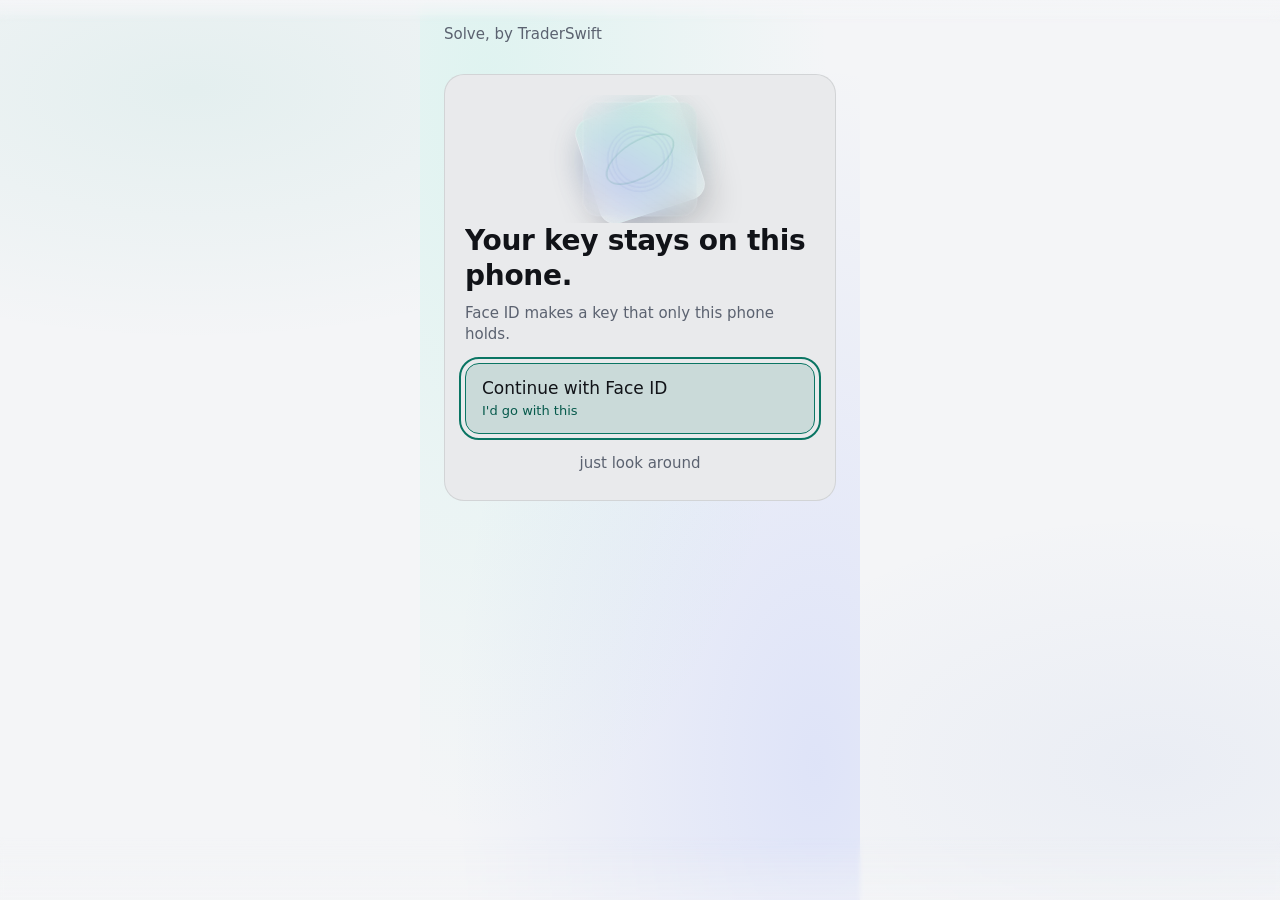
==== commit a6524763: "Release wallet-2026-11-21c" ====
--- a/approval.html
+++ b/approval.html
@@ -3,14 +3,14 @@
 <head>
   <meta charset="utf-8">
   <meta http-equiv="Content-Security-Policy" content="default-src 'self'; script-src 'self'; style-src 'self'; img-src 'self' data:; connect-src 'self' https://api.hyperliquid.xyz https://demo.traderswift.io https://ledger-api.traderswift.io https://vault-api.traderswift.io; frame-src 'self'; object-src 'none'; base-uri 'none'; form-action 'none'">
-  <script src="/frame-guard.4831d1f5ddee1642.js" integrity="sha256-SDHR9d3uFkIbovCyOY0tVZxZxyp4+VUDyLY3PaFtxhA=" crossorigin="anonymous" data-child="false" data-app-src="/app.dabbacdc25410044.js" data-app-integrity="sha256-2rus3CVBAEREpA5X01u0WrnlflUsYF3z1/a+TO5scX0="></script>
+  <script src="/frame-guard.4831d1f5ddee1642.js" integrity="sha256-SDHR9d3uFkIbovCyOY0tVZxZxyp4+VUDyLY3PaFtxhA=" crossorigin="anonymous" data-child="false" data-app-src="/app.23f83ed5ac07d68d.js" data-app-integrity="sha256-I/g+1awH1o1h2fPOD6pNQVmhh5oQeS/ip2NuMpK044I="></script>
   <meta name="viewport" content="width=device-width, initial-scale=1, viewport-fit=cover">
   <meta name="theme-color" content="#0b0c0f">
   <title>Solve, by TraderSwift</title>
   <link rel="manifest" href="/manifest.webmanifest">
   <link rel="icon" href="/icon.svg" type="image/svg+xml">
   <link rel="apple-touch-icon" href="/icon-192.png">
-  <link rel="stylesheet" href="/app.1055f3c94bb1e0b9.css" integrity="sha256-EFXzyUux4LkPBSwFwQXb4qVRarC+ulnP1a4Lkdh766E=" crossorigin="anonymous">
+  <link rel="stylesheet" href="/app.b8756bf597ef9782.css" integrity="sha256-uHVr9Zfvl4L2ps8dQSY+LYuIW7Cr/T+cZXg5psYeEqs=" crossorigin="anonymous">
 </head>
 <body>
   <a data-wallet-direct href="https://wallet.traderswift.io/" target="_top" rel="noopener">Open wallet.traderswift.io directly</a>
--- a/app.b8756bf597ef9782.css
+++ b/app.b8756bf597ef9782.css
@@ -0,0 +1,886 @@
+/* Core geometry and accessibility. Appearance belongs to skins. */
+:root {
+  --zero: 0;
+  --full: 100%;
+  --half: 50%;
+  --fraction: 1fr;
+  --viewport-height: 100svh;
+  --app-width: 440px;
+  --space-1: 4px;
+  --space-2: 8px;
+  --space-3: 12px;
+  --space-4: 16px;
+  --space-5: 20px;
+  --space-6: 24px;
+  --space-9: 36px;
+  --line-width: 1px;
+  --focus-width: 2px;
+  --focus-offset: 4px;
+  --emphasis-width: 2px;
+  --button-height: 54px;
+  --touch-size: 44px;
+  --payment-touch-size: 48px;
+  --payment-text-size: 20px;
+  --phrase-columns: 3;
+  --word-padding: 3px 6px;
+  --number-width: 14px;
+  --mic-width: 100%;
+  --mic-height: 64px;
+  --mic-icon: 48px;
+  --mic-stroke: 3px;
+  --mic-capsule-width: 12px;
+  --mic-capsule-height: 26px;
+  --mic-capsule-left: 18px;
+  --mic-capsule-top: 2px;
+  --mic-cradle-width: 28px;
+  --mic-cradle-height: 24px;
+  --mic-cradle-left: 10px;
+  --mic-cradle-top: 14px;
+  --mic-stem-height: 8px;
+  --mic-stem-left: 22px;
+  --mic-stem-top: 38px;
+  --mic-stand-width: 18px;
+  --mic-stand-left: 15px;
+  --mic-stand-top: 44px;
+  --toast-layer: 60;
+  --toast-width: 400px;
+  --toast-available-width: calc(100% - 32px);
+  --identity-size: 208px;
+  --identity-stage-height: 228px;
+  --panel-edge: 3px;
+  --identity-gap: 4px;
+  --identity-cell: 12px;
+  --look-columns: 3;
+  --press-brightness: 0.9;
+  --zero-length: 0px;
+  --sat: env(safe-area-inset-top, 0px);
+  --sab: env(safe-area-inset-bottom, 0px);
+  --kb: 0px;
+  --top: 16px;
+  --solve-dock-clear: 84px;
+  --solve-edge-bottom: 64px;
+  --solve-edge-blur: 2px;
+  --float-x: 1;
+  --float-y: 1;
+  --float-size: 52px;
+  --float-bottom-trim: 10px;
+  --float-bottom-minimum: 8px;
+  --float-focus-offset: 3px;
+  --float-blur: blur(20px) saturate(160%);
+  --float-gap: 16px;
+  --float-layer: 44;
+  --float-circle-layer: 45;
+  --float-glyph: 22px;
+  --float-item-glyph: 20px;
+  --float-item-width: 96px;
+  --float-label-leading: 1.2;
+  --float-press-duration: 0.12s;
+  --float-press-scale: 0.94;
+  --float-pop-scale: 0.6;
+  --float-scrim-opacity: 0.92;
+  --float-item-focus-offset: 2px;
+  --float-mint: #0f9f85;
+  --float-glass: rgba(17, 19, 24, 0.05);
+  --float-hair: rgba(17, 19, 24, 0.1);
+  --float-ink: #111318;
+  --float-highlight: inset 0 1px 0 rgba(255, 255, 255, 0.14);
+  --float-shadow: 0 8px 24px -12px rgba(0, 0, 0, 0.5);
+}
+@media (prefers-color-scheme: dark) {
+  :root { --float-mint: #5ee7c6; --float-glass: rgba(255, 255, 255, 0.06); --float-hair: rgba(255, 255, 255, 0.12); --float-ink: #f2f4f7; }
+}
+:root {
+  --bg: #0b0c0f;
+  --fg: #f2f4f7;
+  --glass: #1a1b1d;
+  --hair: rgba(255,255,255,.12);
+  --accent-soft: #243835;
+  --glow1: rgba(94,231,198,.07);
+  --glow2: rgba(90,120,255,.07);
+  --solve-option: #28292b;
+  --solve-note: #5ee7c6;
+  --solve-note-size: 13px;
+  --solve-art-stage: 128px;
+  --solve-art-size: 140px;
+}
+@media (prefers-color-scheme: light) {
+  :root {
+    --bg: #f4f5f7;
+    --fg: #111318;
+    --glass: #e9eaec;
+    --hair: rgba(17,19,24,.10);
+    --accent-soft: #cadad9;
+    --glow1: rgba(15,159,133,.07);
+    --glow2: rgba(70,110,200,.06);
+    --solve-option: #dedfe1;
+    --solve-note: #075a4c;
+  }
+}
+.choices, .block-row { --glass: var(--solve-option); }
+
+* {
+  box-sizing: border-box;
+}
+body {
+  margin: var(--zero);
+}
+button {
+  cursor: pointer;
+}
+button:disabled {
+  cursor: not-allowed;
+}
+h1, h2 {
+  margin: var(--zero);
+  overflow-wrap: anywhere;
+}
+p {
+  margin: var(--zero);
+}
+.app-shell {
+  width: var(--full);
+  max-width: var(--app-width);
+  min-height: var(--viewport-height);
+  margin-inline: auto;
+  padding: var(--space-6);
+  padding-bottom: max(var(--space-6), env(safe-area-inset-bottom));
+}
+.stack, .sentence-card, .actions {
+  display: grid;
+  gap: var(--space-4);
+}
+.actions {
+  gap: var(--space-3);
+  padding-top: var(--space-4);
+}
+.button {
+  display: flex;
+  align-items: center;
+  justify-content: center;
+  gap: var(--space-2);
+  width: var(--full);
+  min-height: var(--button-height);
+  padding: var(--space-3) var(--space-4);
+  white-space: nowrap;
+}
+.button.request-pick {
+  white-space: normal;
+  overflow-wrap: anywhere;
+}
+.risk {
+  text-decoration: underline;
+}
+.request-details {
+  margin: var(--zero);
+  padding: var(--space-4);
+  overflow-wrap: anywhere;
+}
+.request-details__row + .request-details__row {
+  margin-top: var(--space-3);
+  padding-top: var(--space-3);
+}
+dt {
+  margin-bottom: var(--space-1);
+}
+dd {
+  margin: var(--zero);
+  white-space: pre-wrap;
+}
+.notice {
+  padding: var(--space-3);
+}
+.phrase-grid {
+  list-style: none;
+  display: grid;
+  grid-template-columns: repeat(var(--phrase-columns), minmax(var(--zero), var(--fraction)));
+  gap: var(--space-1);
+  padding: var(--zero);
+  margin: var(--zero);
+}
+.phrase-grid__item {
+  display: flex;
+  align-items: center;
+  gap: var(--space-2);
+  padding: var(--word-padding);
+  min-width: var(--zero);
+}
+.phrase-grid__word {
+  overflow-wrap: anywhere;
+}
+.word-number {
+  flex-shrink: var(--zero);
+  width: var(--number-width);
+}
+.passphrase-field {
+  display: grid;
+  gap: var(--space-2);
+}
+.passphrase {
+  min-width: var(--zero);
+  width: var(--full);
+  min-height: var(--button-height);
+  padding: var(--space-4);
+}
+.passphrase-toggle {
+  width: auto;
+  justify-self: end;
+  min-height: var(--touch-size);
+}
+.field-error:empty {
+  display: none;
+}
+.mic-button {
+  flex-direction: row;
+  width: var(--mic-width);
+  min-height: var(--mic-height);
+}
+.mic-icon {
+  position: relative;
+  width: var(--mic-icon);
+  height: var(--mic-icon);
+}
+.mic-icon > span {
+  position: absolute;
+}
+.mic-icon__capsule {
+  left: var(--mic-capsule-left);
+  top: var(--mic-capsule-top);
+  width: var(--mic-capsule-width);
+  height: var(--mic-capsule-height);
+}
+.mic-icon__cradle {
+  left: var(--mic-cradle-left);
+  top: var(--mic-cradle-top);
+  width: var(--mic-cradle-width);
+  height: var(--mic-cradle-height);
+}
+.mic-icon__stem {
+  left: var(--mic-stem-left);
+  top: var(--mic-stem-top);
+  width: var(--mic-stroke);
+  height: var(--mic-stem-height);
+}
+.mic-icon__stand {
+  left: var(--mic-stand-left);
+  top: var(--mic-stand-top);
+  width: var(--mic-stand-width);
+  height: var(--mic-stroke);
+}
+.toast {
+  position: fixed;
+  z-index: var(--toast-layer);
+  inset-inline: var(--zero);
+  bottom: max(var(--space-4), env(safe-area-inset-bottom));
+  width: min(var(--toast-width), var(--toast-available-width));
+  margin-inline: auto;
+  display: grid;
+  gap: var(--space-3);
+  padding: var(--space-4);
+  overflow-wrap: anywhere;
+}
+.toast__dismiss {
+  width: auto;
+  min-height: var(--touch-size);
+  justify-self: end;
+}
+textarea {
+  resize: vertical;
+}
+[hidden] {
+  display: none !important;
+}
+.page-host {
+  align-content: start;
+}
+.page-host iframe {
+  width: var(--full);
+  min-height: var(--app-width);
+}
+output {
+  overflow-wrap: anywhere;
+}
+.sentence-card__sentence, .request-audience {
+  unicode-bidi: isolate;
+  direction: ltr;
+}
+
+/* Art is isolated and clipped; it never contains signing text or controls. */
+.app-shell {
+  position: relative;
+  isolation: isolate;
+  display: flex;
+  flex-direction: column;
+  gap: var(--space-4);
+}
+.background-light {
+  position: absolute;
+  inset: var(--zero);
+  z-index: -1;
+  contain: strict;
+  overflow: hidden;
+  pointer-events: none;
+}
+.screen-content {
+  display: flex;
+  flex-direction: column;
+  flex: 1;
+  gap: var(--space-4);
+}
+.screen-content > * { flex-shrink: 0; }
+.screen-dock, .screen-content > .button--primary,
+.screen-content > .button:last-child { margin-top: auto; }
+.screen-content form, .screen-content > .sentence-card {
+  display: flex;
+  flex-direction: column;
+  flex: 1;
+}
+.screen-content form > .button--primary, .sentence-card > .actions { margin-top: auto; }
+.screen-content > .button--primary + .button:last-child { margin-top: var(--zero); }
+.wallet-tools summary { cursor: pointer; padding-block: var(--space-3); }
+.wallet-tools .stack { gap: var(--space-2); padding-block: var(--space-3); }
+.ring-prompt { min-width: var(--zero); }
+.ring-prompt .ring-prompt__action {
+  display: flex;
+  align-items: center;
+  justify-content: center;
+  box-shadow: none;
+  cursor: pointer;
+  font-family: inherit;
+  width: auto;
+  min-width: var(--zero);
+  min-height: var(--touch-size);
+  padding: var(--zero);
+  border: var(--zero);
+  background: none;
+  color: var(--muted);
+  font-size: var(--text-small);
+  font-weight: inherit;
+}
+.ring-prompt > :first-child { flex: 1; justify-content: flex-start; font-weight: normal; }
+.ring-prompt .ring-prompt__dismiss { min-width: var(--touch-size); flex-shrink: 0; }
+.ring-draft, .ring-header { min-width: var(--zero); overflow-wrap: anywhere; }
+.ring-back { display: flex; align-items: center; min-height: var(--touch-size); }
+.identity-stage {
+  position: relative;
+  isolation: isolate;
+  contain: layout paint;
+  overflow: hidden;
+  width: var(--full);
+  height: var(--identity-stage-height);
+  flex-shrink: 0;
+}
+.identity-light, .identity-pane, .key-identity {
+  position: absolute;
+  inset: var(--zero);
+  width: var(--identity-size);
+  height: var(--identity-size);
+  margin: auto;
+}
+.identity-light, .identity-pane { z-index: -1; }
+.key-identity { display: block; }
+.panel-wrap {
+  position: relative;
+  isolation: isolate;
+  padding: var(--panel-edge);
+}
+.panel-art {
+  position: absolute;
+  inset: var(--zero);
+  z-index: -1;
+  contain: strict;
+  overflow: hidden;
+  pointer-events: none;
+}
+.panel-wrap > :last-child { position: relative; }
+
+.look-options {
+  display: grid;
+  grid-template-columns: repeat(var(--look-columns), minmax(var(--zero), var(--fraction)));
+  gap: var(--space-2);
+}
+
+.signing-truth {
+  overflow-wrap: anywhere;
+  unicode-bidi: isolate;
+  direction: ltr;
+}
+
+.storage-warning { display: flex; align-items: center; gap: var(--space-2); }
+.storage-warning .button { width: auto; min-height: var(--touch-size); padding-inline: var(--space-2); }
+
+.identity-light { animation: identity-arrive var(--motion-duration) var(--motion-easing); }
+@keyframes identity-arrive {
+  from { opacity: 0; }
+  to { opacity: 1; }
+}
+
+@media (prefers-reduced-motion: reduce) {
+  *, *::before, *::after {
+    animation: none !important;
+    transition: none !important;
+    transform: none !important;
+    scroll-behavior: auto !important;
+  }
+}
+
+/* Route focus announces the heading; keyboard focus uses the skin ring. */
+h1[tabindex]:focus { outline: none; }
+[data-signing-truth="address"], .app-shell .wallet-address,
+.app-shell .passphrase.wallet-address {
+  font-family: var(--font-address, ui-monospace, "SFMono-Regular", Menlo, Consolas, monospace);
+}
+
+.hl-heading { display: flex; align-items: baseline; flex-wrap: wrap; gap: var(--space-2); }
+.hl-heading h3 { margin: var(--zero); overflow-wrap: anywhere; }
+.hl-heading .muted { margin-left: auto; }
+.hl-side { color: var(--accent); }
+.hl-grid {
+  display: grid;
+  grid-template-columns: repeat(3, minmax(var(--zero), var(--fraction)));
+  gap: var(--space-3) var(--space-2);
+  margin: var(--zero);
+}
+.hl-cell { min-width: var(--zero); }
+.hl-cell dt { font-size: var(--text-tiny); }
+.hl-cell dd { font-variant-numeric: tabular-nums; overflow-wrap: anywhere; }
+.hl-view, .hl-results, .hl-card { min-width: var(--zero); }
+
+.payment-review, .funding-page {
+  min-width: var(--zero);
+  overflow-wrap: anywhere;
+  unicode-bidi: isolate;
+  direction: ltr;
+}
+.payment-review .wallet-address, .funding-page .wallet-address {
+  white-space: normal;
+  overflow: visible;
+  text-overflow: clip;
+}
+
+.approval-screen, .approval-review { min-width: var(--zero); overflow-wrap: anywhere; }
+.approval-typed-data {
+  white-space: pre-wrap;
+  overflow-wrap: anywhere;
+  overflow: visible;
+  text-overflow: clip;
+  min-width: var(--zero);
+  direction: ltr;
+  unicode-bidi: isolate;
+}
+
+.funding-header {
+  display: flex;
+  align-items: center;
+  gap: var(--space-2);
+}
+.funding-header h1 {
+  flex: 1;
+  margin: 0;
+  font-size: var(--payment-text-size);
+}
+.funding-header .button {
+  width: var(--payment-touch-size);
+  flex-shrink: var(--zero);
+  min-width: var(--payment-touch-size);
+  min-height: var(--payment-touch-size);
+  padding: 0;
+}
+.funding-badge {
+  padding: var(--space-1) var(--space-2);
+  border: var(--line-width) solid var(--border);
+  border-radius: var(--radius-pill);
+  font-size: var(--text-small);
+  color: var(--muted);
+}
+.funding-page .button, .payment-review .button {
+  min-height: var(--payment-touch-size);
+}
+.funding-page .wallet-address {
+  font-size: var(--payment-text-size);
+  overflow-wrap: anywhere;
+  white-space: normal;
+}
+.chain-section, .chain-grant { min-width: var(--zero); overflow-wrap: anywhere; }
+
+/* One button system in every skin: filled accent primary, tinted hairline secondary, danger kept apart.
+   The skin .button bindings are identical in every skin, so these core rules outrank them by specificity. */
+.app-shell button.button.button--secondary, .app-shell div.button.ring-prompt { background: var(--tint); border-color: var(--border); }
+.app-shell button.button.button--secondary:enabled:hover { background: var(--tint); border-color: var(--border-strong); }
+.app-shell button.button.button--refuse { background: var(--danger-bg); border-color: var(--danger-border); }
+.app-shell button.button--primary { box-shadow: var(--shadow-mic); }
+.app-shell button.button:enabled:active { filter: brightness(var(--press-brightness)); box-shadow: none; }
+.app-shell button.button.button:disabled { background: var(--tint); border-color: var(--border); color: var(--muted); box-shadow: none; }
+.wallet-tools .stack > .button, .screen-content > .button:has(+ .wallet-tools) { justify-content: flex-start; text-align: start; }
+.text-link { min-height: var(--touch-size); padding: var(--zero) var(--space-2); border: var(--zero); background: none; color: var(--muted); font: inherit; cursor: pointer; }
+.small { text-align: center; }
+.choices { display: grid; gap: var(--space-3); }
+
+/* Solve's round glass menu button (#menuBtn); a tap fans a wheel of round items out around it. */
+.float-menu__circle {
+  position: fixed;
+  z-index: var(--float-circle-layer);
+  left: calc(env(safe-area-inset-left, var(--zero-length)) + var(--float-gap) + var(--float-x) * (var(--full) - env(safe-area-inset-left, var(--zero-length)) - env(safe-area-inset-right, var(--zero-length)) - var(--float-gap) - var(--float-gap) - var(--float-size)));
+  top: calc(env(safe-area-inset-top, var(--zero-length)) + var(--float-gap) + var(--float-y) * (var(--full) - env(safe-area-inset-top, var(--zero-length)) - var(--float-gap) - max(env(safe-area-inset-bottom, var(--zero-length)) - var(--float-bottom-trim), var(--float-bottom-minimum)) - var(--float-size)));
+  display: grid;
+  place-items: center;
+  width: var(--float-size);
+  height: var(--float-size);
+  padding: var(--zero);
+  border: var(--line-width) solid var(--float-hair);
+  border-radius: var(--half);
+  background: var(--float-glass);
+  color: var(--float-ink);
+  box-shadow: var(--float-highlight), var(--float-shadow);
+  -webkit-backdrop-filter: var(--float-blur);
+  backdrop-filter: var(--float-blur);
+  touch-action: none;
+  user-select: none;
+  -webkit-user-select: none;
+  -webkit-touch-callout: none;
+  -webkit-tap-highlight-color: var(--transparent);
+  transition: left var(--motion-duration) var(--motion-easing), top var(--motion-duration) var(--motion-easing), transform var(--float-press-duration) ease-out;
+}
+.float-menu .float-menu__circle:focus-visible { outline: var(--focus-width) solid var(--float-mint); outline-offset: var(--float-focus-offset); }
+.float-menu[data-dragging] .float-menu__circle { transition: none; cursor: grabbing; }
+.float-menu__circle:active { transform: scale(var(--float-press-scale)); }
+.float-menu__circle .float-menu__glyph { width: var(--float-glyph); height: var(--float-glyph); pointer-events: none; }
+.float-menu__sheet {
+  position: fixed;
+  inset: var(--zero);
+  z-index: var(--float-layer);
+  isolation: isolate;
+  animation: float-fade var(--motion-duration) var(--motion-easing);
+}
+.float-menu__sheet::before {
+  content: "";
+  position: absolute;
+  inset: var(--zero);
+  z-index: -1;
+  background: var(--canvas);
+  opacity: var(--float-scrim-opacity);
+}
+.float-menu .float-menu__sheet .float-menu__item {
+  position: absolute;
+  display: flex;
+  flex-direction: column;
+  align-items: center;
+  gap: var(--space-1);
+  width: var(--float-item-width);
+  padding: var(--zero);
+  border: var(--zero);
+  border-radius: var(--radius-control);
+  background: var(--transparent);
+  color: var(--ink);
+  font: inherit;
+  font-size: var(--text-small);
+  line-height: var(--float-label-leading);
+  text-align: center;
+  -webkit-tap-highlight-color: var(--transparent);
+  animation: float-pop var(--motion-duration) var(--motion-easing);
+}
+.float-menu__badge {
+  display: grid;
+  place-items: center;
+  width: var(--float-size);
+  height: var(--float-size);
+  border: var(--line-width) solid var(--border);
+  border-radius: var(--half);
+  background: var(--surface);
+  color: var(--accent);
+  box-shadow: var(--shadow-toast);
+}
+.float-menu__badge .float-menu__glyph { width: var(--float-item-glyph); height: var(--float-item-glyph); }
+.float-menu__label { max-width: var(--full); white-space: nowrap; overflow: hidden; text-overflow: ellipsis; font-weight: var(--weight-bold); }
+.float-menu .float-menu__item:hover .float-menu__badge, .float-menu .float-menu__item:focus-visible .float-menu__badge { border-color: var(--accent); background: var(--tint); }
+.float-menu .float-menu__sheet .float-menu__item:focus-visible { outline: none; }
+.float-menu .float-menu__item:focus-visible .float-menu__badge { outline: var(--focus-width) solid var(--accent); outline-offset: var(--float-item-focus-offset); }
+.float-menu .float-menu__item:active .float-menu__badge { filter: brightness(var(--press-brightness)); }
+@keyframes float-fade {
+  from { opacity: 0; }
+}
+@keyframes float-pop {
+  from { opacity: 0; transform: scale(var(--float-pop-scale)); }
+}
+:has(> .float-menu:not([hidden])) > .app-shell:not(.page-host) {
+  padding-bottom: calc(max(env(safe-area-inset-bottom, var(--zero-length)) - var(--float-bottom-trim), var(--float-bottom-minimum)) + var(--float-size) + var(--float-gap));
+}
+.float-menu__safe-area {
+  position: fixed;
+  top: env(safe-area-inset-top, var(--zero-length));
+  right: env(safe-area-inset-right, var(--zero-length));
+  bottom: env(safe-area-inset-bottom, var(--zero-length));
+  left: env(safe-area-inset-left, var(--zero-length));
+  visibility: hidden;
+  pointer-events: none;
+}
+:has(> [data-screen][hidden]) > .float-menu,
+:has(> [data-screen][aria-busy="true"]) > .float-menu,
+:has(> [data-confirmations] > *) > .float-menu { display: none !important; }
+
+:root:not([data-skin]), :root[data-skin="glass"] { 
+  color-scheme: dark;
+  --font-body: -apple-system, BlinkMacSystemFont, "Segoe UI", sans-serif;
+  --font-address: ui-monospace, "SFMono-Regular", Menlo, Consolas, monospace;
+  --font-heading: var(--font-body);
+  --font-mono: ui-monospace, "SFMono-Regular", Consolas, monospace;
+  --text-body: 16px;
+  --text-small: 12px;
+  --text-word: 13px;
+  --text-tiny: 10px;
+  --text-heading: 28px;
+  --text-hero: 28px;
+  --leading-body: 1.5;
+  --leading-heading: 1.12;
+  --weight-bold: 600;
+  --weight-heading: 600;
+  --tracking-heading: -.02em;
+  --tracking-label: .04em;
+  --radius-card: 20px;
+  --radius-control: 16px;
+  --radius-notice: 12px;
+  --radius-word: 4px;
+  --radius-mic: 20px;
+  --radius-pill: 999px;
+  --transparent: transparent;
+  --current-color: currentColor;
+  --opacity-disabled: 1;
+  --motion-duration: 140ms;
+  --motion-easing: ease-out;
+  --motion-press: translateY(1px);
+  --canvas: #0b0c0f;
+  --surface: #0b0c0f;
+  --ink: #f2f4f7;
+  --muted: #8b93a1;
+  --accent: #5ee7c6;
+  --on-accent: #0b0c0f;
+  --tint: #181a20;
+  --border: #2b2e34;
+  --border-strong: #8b93a1;
+  --warning-bg: #132923;
+  --warning-ink: #a8e9d8;
+  --danger: #ff6b63;
+  --danger-bg: #2e191d;
+  --danger-border: #a84b49;
+  --panel-background: linear-gradient(135deg, var(--surface), var(--tint));
+  --shadow-card: inset 0 1px 0 #ffffff12;
+  --shadow-mic: 0 8px 24px -12px var(--accent);
+  --shadow-toast: 0 8px 24px #00000050;
+  --glass-blur: 16px;
+  --identity-shell-radius: 24px;
+  --identity-radius: 4px;
+  --identity-background: radial-gradient(ellipse at center, var(--tint), var(--surface));
+}
+@media (prefers-color-scheme: light) {
+  :root:not([data-skin]), :root[data-skin="glass"] {
+    color-scheme: light;
+    --canvas: #f4f5f7;
+    --surface: #f4f5f7;
+    --ink: #111318;
+    --muted: #5b6270;
+    --accent: #0a7563;
+    --on-accent: #ffffff;
+    --tint: #e9ebef;
+    --border: #d9dce1;
+    --border-strong: #5b6270;
+    --warning-bg: #e0f0eb;
+    --warning-ink: #176856;
+    --danger: #a12b28;
+    --danger-bg: #fae9e7;
+    --danger-border: #bf6a65;
+  }
+}
+@media (prefers-reduced-motion: reduce) {
+  :root:not([data-skin]), :root[data-skin="glass"] { --motion-duration: 0ms; --motion-press: none; }
+}
+
+:root[data-skin="glass"] body { background: var(--canvas); color: var(--ink); font: var(--text-body)/var(--leading-body) var(--font-body); }:root[data-skin="glass"] button, :root[data-skin="glass"] input { font: inherit; }:root[data-skin="glass"] button, :root[data-skin="glass"] input, :root[data-skin="glass"] a { -webkit-tap-highlight-color: var(--transparent); }:root[data-skin="glass"] button:disabled { opacity: var(--opacity-disabled); }:root[data-skin="glass"] button:focus-visible, :root[data-skin="glass"] input:focus-visible, :root[data-skin="glass"] a:focus-visible, :root[data-skin="glass"] [tabindex]:focus-visible:not(h1), :root[data-skin="glass"] h1[data-keyboard-focus="true"]:focus-visible { outline: var(--focus-width) solid var(--accent); outline-offset: var(--focus-offset); }:root[data-skin="glass"] a { color: var(--accent); text-underline-offset: var(--space-1); }:root[data-skin="glass"] h1, :root[data-skin="glass"] h2 { font: var(--weight-heading) var(--text-heading)/var(--leading-heading) var(--font-heading); letter-spacing: var(--tracking-heading); }:root[data-skin="glass"] .app-shell { background: var(--surface); }:root[data-skin="glass"] .wallet-tools summary { color: var(--muted); }:root[data-skin="glass"] .hero { font-size: var(--text-hero); }:root[data-skin="glass"] .muted, :root[data-skin="glass"] .field-hint { color: var(--muted); }:root[data-skin="glass"] .button { border: var(--line-width) solid var(--border-strong); border-radius: var(--radius-control); background: var(--surface); color: var(--ink); font-weight: var(--weight-bold); transition: background-color var(--motion-duration) var(--motion-easing), transform var(--motion-duration) var(--motion-easing); }:root[data-skin="glass"] .button--primary { background: var(--accent); color: var(--on-accent); border-color: var(--accent); }:root[data-skin="glass"] .button--refuse { color: var(--danger); border-color: var(--danger-border); }:root[data-skin="glass"] .button--secondary:enabled:hover { background: var(--tint); }:root[data-skin="glass"] .button--refuse:enabled:hover { background: var(--danger-bg); }:root[data-skin="glass"] .button:enabled:active { transform: var(--motion-press); }:root[data-skin="glass"] .risk { color: var(--accent); font-weight: inherit; text-decoration-thickness: var(--emphasis-width); text-underline-offset: var(--focus-offset); }:root[data-skin="glass"] .request-details { background-color: var(--tint); background-image: var(--panel-background, linear-gradient(135deg, var(--surface), var(--tint))); border: var(--line-width) solid var(--border); border-radius: var(--radius-card); box-shadow: var(--shadow-card); }:root[data-skin="glass"] .request-details__row + .request-details__row { border-top: var(--line-width) solid var(--border); }:root[data-skin="glass"] dt { color: var(--muted); font-size: var(--text-small); font-weight: var(--weight-bold); letter-spacing: var(--tracking-label); text-transform: uppercase; }:root[data-skin="glass"] .notice { border-radius: var(--radius-notice); background: var(--warning-bg); color: var(--warning-ink); }:root[data-skin="glass"] .phrase-grid__item { border: var(--line-width) solid var(--border); border-radius: var(--radius-word); background: var(--tint); font-size: var(--text-word); }:root[data-skin="glass"] .word-number { font-size: var(--text-tiny); color: var(--muted); font-variant-numeric: tabular-nums; }:root[data-skin="glass"] .field-label { font-weight: var(--weight-bold); }:root[data-skin="glass"] .passphrase { border: var(--line-width) solid var(--border-strong); border-radius: var(--radius-control); background: var(--tint); color: var(--ink); }:root[data-skin="glass"] .passphrase[aria-invalid="true"] { border-color: var(--danger); }:root[data-skin="glass"] .passphrase-toggle[aria-pressed="true"] { background: var(--tint); border-color: var(--accent); }:root[data-skin="glass"] .field-hint, :root[data-skin="glass"] .field-error { font-size: var(--text-small); }:root[data-skin="glass"] .field-error { color: var(--danger); }:root[data-skin="glass"] .mic-button { border-radius: var(--radius-mic); box-shadow: var(--shadow-mic); }:root[data-skin="glass"] .mic-icon__capsule { border: var(--mic-stroke) solid var(--current-color); border-radius: var(--radius-pill); }:root[data-skin="glass"] .mic-icon__cradle { border: var(--mic-stroke) solid var(--current-color); border-top: none; border-radius: var(--zero) var(--zero) var(--radius-pill) var(--radius-pill); }:root[data-skin="glass"] .mic-icon__stem { background: var(--current-color); }:root[data-skin="glass"] .mic-icon__stand { background: var(--current-color); }:root[data-skin="glass"] .toast { background: var(--surface); color: var(--ink); border: var(--line-width) solid var(--border-strong); border-radius: var(--radius-card); box-shadow: var(--shadow-toast); }:root[data-skin="glass"] .toast--error { background: var(--danger-bg); color: var(--danger); border-color: var(--danger-border); }:root[data-skin="glass"] textarea { font: inherit; }:root[data-skin="glass"] textarea:focus-visible { outline: var(--focus-width) solid var(--accent); outline-offset: var(--focus-offset); }:root[data-skin="glass"] .page-host iframe { border: var(--zero); }:root[data-skin="glass"] .look-options [aria-pressed="true"] { border-color: var(--accent); background: var(--tint); }:root[data-skin="glass"] .request-details { backdrop-filter: blur(var(--glass-blur)); }:root[data-skin="glass"] .background-light { background: radial-gradient(ellipse at 15% 10%, #5ee7c624, transparent 65%), radial-gradient(ellipse at 90% 85%, #5a78ff24, transparent 65%); }:root[data-skin="glass"] .panel-art { background: linear-gradient(135deg, #a8e9d840, #5a78ff18 55%, #5ee7c624); border: 1px solid #a8e9d840; border-radius: 22px; box-shadow: inset 0 1px 0 #ffffff30, 0 12px 28px #00000024; backdrop-filter: blur(24px); }:root[data-skin="glass"] .identity-stage { height: 208px; }:root[data-skin="glass"] .identity-light { background: conic-gradient(from 29deg, #5ee7c640, #5a78ff40, #5ee7c640); border-radius: 50%; filter: blur(18px); transform: scale(0.8); }:root[data-skin="glass"] .identity-pane { background: linear-gradient(-18deg, #a8e9d818, transparent 60%, #5ee7c624); border: 1px solid #ffffff30; border-radius: 20px; box-shadow: 0 24px 48px #00000033, inset 0 1px 0 #ffffff30; transform: rotate(-18deg) scale(0.78); }:root[data-skin="glass"] .key-identity { background: linear-gradient(31deg, #ffffff0f, transparent 65%, #a8e9d818); border: 1px solid #ffffff30; border-radius: 20px; backdrop-filter: blur(12px); padding: 18px; transform: scale(0.82); }:root[data-skin="glass"] .orbit-lines { fill: none; stroke: #869ad4; stroke-width: 1; opacity: 0.8; }:root[data-skin="glass"] .orbit-lines ellipse { stroke: var(--accent); }:root[data-skin="glass"] .identity-dot { fill: var(--accent); stroke: var(--surface); stroke-width: 1; }:root[data-skin="glass"] .identity-dot:nth-child(3n) { fill: #b9f3e4; }
+
+:root:not([data-skin]) body { background: var(--canvas); color: var(--ink); font: var(--text-body)/var(--leading-body) var(--font-body); }:root:not([data-skin]) button, :root:not([data-skin]) input { font: inherit; }:root:not([data-skin]) button, :root:not([data-skin]) input, :root:not([data-skin]) a { -webkit-tap-highlight-color: var(--transparent); }:root:not([data-skin]) button:disabled { opacity: var(--opacity-disabled); }:root:not([data-skin]) button:focus-visible, :root:not([data-skin]) input:focus-visible, :root:not([data-skin]) a:focus-visible, :root:not([data-skin]) [tabindex]:focus-visible:not(h1), :root:not([data-skin]) h1[data-keyboard-focus="true"]:focus-visible { outline: var(--focus-width) solid var(--accent); outline-offset: var(--focus-offset); }:root:not([data-skin]) a { color: var(--accent); text-underline-offset: var(--space-1); }:root:not([data-skin]) h1, :root:not([data-skin]) h2 { font: var(--weight-heading) var(--text-heading)/var(--leading-heading) var(--font-heading); letter-spacing: var(--tracking-heading); }:root:not([data-skin]) .app-shell { background: var(--surface); }:root:not([data-skin]) .wallet-tools summary { color: var(--muted); }:root:not([data-skin]) .hero { font-size: var(--text-hero); }:root:not([data-skin]) .muted, :root:not([data-skin]) .field-hint { color: var(--muted); }:root:not([data-skin]) .button { border: var(--line-width) solid var(--border-strong); border-radius: var(--radius-control); background: var(--surface); color: var(--ink); font-weight: var(--weight-bold); transition: background-color var(--motion-duration) var(--motion-easing), transform var(--motion-duration) var(--motion-easing); }:root:not([data-skin]) .button--primary { background: var(--accent); color: var(--on-accent); border-color: var(--accent); }:root:not([data-skin]) .button--refuse { color: var(--danger); border-color: var(--danger-border); }:root:not([data-skin]) .button--secondary:enabled:hover { background: var(--tint); }:root:not([data-skin]) .button--refuse:enabled:hover { background: var(--danger-bg); }:root:not([data-skin]) .button:enabled:active { transform: var(--motion-press); }:root:not([data-skin]) .risk { color: var(--accent); font-weight: inherit; text-decoration-thickness: var(--emphasis-width); text-underline-offset: var(--focus-offset); }:root:not([data-skin]) .request-details { background-color: var(--tint); background-image: var(--panel-background, linear-gradient(135deg, var(--surface), var(--tint))); border: var(--line-width) solid var(--border); border-radius: var(--radius-card); box-shadow: var(--shadow-card); }:root:not([data-skin]) .request-details__row + .request-details__row { border-top: var(--line-width) solid var(--border); }:root:not([data-skin]) dt { color: var(--muted); font-size: var(--text-small); font-weight: var(--weight-bold); letter-spacing: var(--tracking-label); text-transform: uppercase; }:root:not([data-skin]) .notice { border-radius: var(--radius-notice); background: var(--warning-bg); color: var(--warning-ink); }:root:not([data-skin]) .phrase-grid__item { border: var(--line-width) solid var(--border); border-radius: var(--radius-word); background: var(--tint); font-size: var(--text-word); }:root:not([data-skin]) .word-number { font-size: var(--text-tiny); color: var(--muted); font-variant-numeric: tabular-nums; }:root:not([data-skin]) .field-label { font-weight: var(--weight-bold); }:root:not([data-skin]) .passphrase { border: var(--line-width) solid var(--border-strong); border-radius: var(--radius-control); background: var(--tint); color: var(--ink); }:root:not([data-skin]) .passphrase[aria-invalid="true"] { border-color: var(--danger); }:root:not([data-skin]) .passphrase-toggle[aria-pressed="true"] { background: var(--tint); border-color: var(--accent); }:root:not([data-skin]) .field-hint, :root:not([data-skin]) .field-error { font-size: var(--text-small); }:root:not([data-skin]) .field-error { color: var(--danger); }:root:not([data-skin]) .mic-button { border-radius: var(--radius-mic); box-shadow: var(--shadow-mic); }:root:not([data-skin]) .mic-icon__capsule { border: var(--mic-stroke) solid var(--current-color); border-radius: var(--radius-pill); }:root:not([data-skin]) .mic-icon__cradle { border: var(--mic-stroke) solid var(--current-color); border-top: none; border-radius: var(--zero) var(--zero) var(--radius-pill) var(--radius-pill); }:root:not([data-skin]) .mic-icon__stem { background: var(--current-color); }:root:not([data-skin]) .mic-icon__stand { background: var(--current-color); }:root:not([data-skin]) .toast { background: var(--surface); color: var(--ink); border: var(--line-width) solid var(--border-strong); border-radius: var(--radius-card); box-shadow: var(--shadow-toast); }:root:not([data-skin]) .toast--error { background: var(--danger-bg); color: var(--danger); border-color: var(--danger-border); }:root:not([data-skin]) textarea { font: inherit; }:root:not([data-skin]) textarea:focus-visible { outline: var(--focus-width) solid var(--accent); outline-offset: var(--focus-offset); }:root:not([data-skin]) .page-host iframe { border: var(--zero); }:root:not([data-skin]) .look-options [aria-pressed="true"] { border-color: var(--accent); background: var(--tint); }:root:not([data-skin]) .request-details { backdrop-filter: blur(var(--glass-blur)); }:root:not([data-skin]) .background-light { background: radial-gradient(ellipse at 15% 10%, #5ee7c624, transparent 65%), radial-gradient(ellipse at 90% 85%, #5a78ff24, transparent 65%); }:root:not([data-skin]) .panel-art { background: linear-gradient(135deg, #a8e9d840, #5a78ff18 55%, #5ee7c624); border: 1px solid #a8e9d840; border-radius: 22px; box-shadow: inset 0 1px 0 #ffffff30, 0 12px 28px #00000024; backdrop-filter: blur(24px); }:root:not([data-skin]) .identity-stage { height: 208px; }:root:not([data-skin]) .identity-light { background: conic-gradient(from 29deg, #5ee7c640, #5a78ff40, #5ee7c640); border-radius: 50%; filter: blur(18px); transform: scale(0.8); }:root:not([data-skin]) .identity-pane { background: linear-gradient(-18deg, #a8e9d818, transparent 60%, #5ee7c624); border: 1px solid #ffffff30; border-radius: 20px; box-shadow: 0 24px 48px #00000033, inset 0 1px 0 #ffffff30; transform: rotate(-18deg) scale(0.78); }:root:not([data-skin]) .key-identity { background: linear-gradient(31deg, #ffffff0f, transparent 65%, #a8e9d818); border: 1px solid #ffffff30; border-radius: 20px; backdrop-filter: blur(12px); padding: 18px; transform: scale(0.82); }:root:not([data-skin]) .orbit-lines { fill: none; stroke: #869ad4; stroke-width: 1; opacity: 0.8; }:root:not([data-skin]) .orbit-lines ellipse { stroke: var(--accent); }:root:not([data-skin]) .identity-dot { fill: var(--accent); stroke: var(--surface); stroke-width: 1; }:root:not([data-skin]) .identity-dot:nth-child(3n) { fill: #b9f3e4; }
+
+:root[data-skin="orbit"] { 
+  color-scheme: dark;
+  --font-body: -apple-system, BlinkMacSystemFont, "Segoe UI", sans-serif;
+  --font-address: ui-monospace, "SFMono-Regular", Menlo, Consolas, monospace;
+  --font-heading: var(--font-body);
+  --font-mono: ui-monospace, "SFMono-Regular", Consolas, monospace;
+  --text-body: 16px;
+  --text-small: 12px;
+  --text-word: 13px;
+  --text-tiny: 10px;
+  --text-heading: 28px;
+  --text-hero: 28px;
+  --leading-body: 1.5;
+  --leading-heading: 1.12;
+  --weight-bold: 600;
+  --weight-heading: 600;
+  --tracking-heading: -.02em;
+  --tracking-label: .04em;
+  --radius-card: 20px;
+  --radius-control: 28px;
+  --radius-notice: 12px;
+  --radius-word: 4px;
+  --radius-mic: 999px;
+  --radius-pill: 999px;
+  --transparent: transparent;
+  --current-color: currentColor;
+  --opacity-disabled: 1;
+  --motion-duration: 140ms;
+  --motion-easing: ease-out;
+  --motion-press: translateY(1px);
+  --canvas: #080c10;
+  --surface: #101a20;
+  --ink: #f0f7f5;
+  --muted: #a5b8bc;
+  --accent: #a7ecda;
+  --on-accent: #102b26;
+  --tint: #192a31;
+  --border: #31464d;
+  --border-strong: #6b8b94;
+  --warning-bg: #27332e;
+  --warning-ink: #d8e7c8;
+  --danger: #ffa99e;
+  --danger-bg: #36272b;
+  --danger-border: #9c605c;
+  --panel-background: none;
+  --shadow-card: inset 0 1px 0 #a7ecda26;
+  --shadow-mic: 0 0 32px #5ee7c624;
+  --shadow-toast: 0 8px 24px #00000050;
+  --glass-blur: 0px;
+  --identity-shell-radius: 999px;
+  --identity-radius: 50%;
+  --identity-background: repeating-radial-gradient(circle at center, var(--surface) 0px, var(--surface) 16px, var(--border) 17px, var(--surface) 18px);
+}
+@media (prefers-color-scheme: light) {
+  :root[data-skin="orbit"] {
+    color-scheme: light;
+    --canvas: #dbe5e3;
+    --surface: #f4f8f6;
+    --ink: #182f31;
+    --muted: #526a6d;
+    --accent: #205e53;
+    --on-accent: #ffffff;
+    --tint: #e2eeea;
+    --border: #bccfca;
+    --border-strong: #708b86;
+    --warning-bg: #e4ead6;
+    --warning-ink: #42592e;
+    --danger: #912e2d;
+    --danger-bg: #f7e6e2;
+    --danger-border: #bb7d78;
+  }
+}
+@media (prefers-reduced-motion: reduce) {
+  :root[data-skin="orbit"] { --motion-duration: 0ms; --motion-press: none; }
+}
+
+:root[data-skin="orbit"] body { background: var(--canvas); color: var(--ink); font: var(--text-body)/var(--leading-body) var(--font-body); }:root[data-skin="orbit"] button, :root[data-skin="orbit"] input { font: inherit; }:root[data-skin="orbit"] button, :root[data-skin="orbit"] input, :root[data-skin="orbit"] a { -webkit-tap-highlight-color: var(--transparent); }:root[data-skin="orbit"] button:disabled { opacity: var(--opacity-disabled); }:root[data-skin="orbit"] button:focus-visible, :root[data-skin="orbit"] input:focus-visible, :root[data-skin="orbit"] a:focus-visible, :root[data-skin="orbit"] [tabindex]:focus-visible:not(h1), :root[data-skin="orbit"] h1[data-keyboard-focus="true"]:focus-visible { outline: var(--focus-width) solid var(--accent); outline-offset: var(--focus-offset); }:root[data-skin="orbit"] a { color: var(--accent); text-underline-offset: var(--space-1); }:root[data-skin="orbit"] h1, :root[data-skin="orbit"] h2 { font: var(--weight-heading) var(--text-heading)/var(--leading-heading) var(--font-heading); letter-spacing: var(--tracking-heading); }:root[data-skin="orbit"] .app-shell { background: var(--surface); }:root[data-skin="orbit"] .wallet-tools summary { color: var(--muted); }:root[data-skin="orbit"] .hero { font-size: var(--text-hero); }:root[data-skin="orbit"] .muted, :root[data-skin="orbit"] .field-hint { color: var(--muted); }:root[data-skin="orbit"] .button { border: var(--line-width) solid var(--border-strong); border-radius: var(--radius-control); background: var(--surface); color: var(--ink); font-weight: var(--weight-bold); transition: background-color var(--motion-duration) var(--motion-easing), transform var(--motion-duration) var(--motion-easing); }:root[data-skin="orbit"] .button--primary { background: var(--accent); color: var(--on-accent); border-color: var(--accent); }:root[data-skin="orbit"] .button--refuse { color: var(--danger); border-color: var(--danger-border); }:root[data-skin="orbit"] .button--secondary:enabled:hover { background: var(--tint); }:root[data-skin="orbit"] .button--refuse:enabled:hover { background: var(--danger-bg); }:root[data-skin="orbit"] .button:enabled:active { transform: var(--motion-press); }:root[data-skin="orbit"] .risk { color: var(--accent); font-weight: inherit; text-decoration-thickness: var(--emphasis-width); text-underline-offset: var(--focus-offset); }:root[data-skin="orbit"] .request-details { background-color: var(--tint); background-image: var(--panel-background, linear-gradient(135deg, var(--surface), var(--tint))); border: var(--line-width) solid var(--border); border-radius: var(--radius-card); box-shadow: var(--shadow-card); }:root[data-skin="orbit"] .request-details__row + .request-details__row { border-top: var(--line-width) solid var(--border); }:root[data-skin="orbit"] dt { color: var(--muted); font-size: var(--text-small); font-weight: var(--weight-bold); letter-spacing: var(--tracking-label); text-transform: uppercase; }:root[data-skin="orbit"] .notice { border-radius: var(--radius-notice); background: var(--warning-bg); color: var(--warning-ink); }:root[data-skin="orbit"] .phrase-grid__item { border: var(--line-width) solid var(--border); border-radius: var(--radius-word); background: var(--tint); font-size: var(--text-word); }:root[data-skin="orbit"] .word-number { font-size: var(--text-tiny); color: var(--muted); font-variant-numeric: tabular-nums; }:root[data-skin="orbit"] .field-label { font-weight: var(--weight-bold); }:root[data-skin="orbit"] .passphrase { border: var(--line-width) solid var(--border-strong); border-radius: var(--radius-control); background: var(--tint); color: var(--ink); }:root[data-skin="orbit"] .passphrase[aria-invalid="true"] { border-color: var(--danger); }:root[data-skin="orbit"] .passphrase-toggle[aria-pressed="true"] { background: var(--tint); border-color: var(--accent); }:root[data-skin="orbit"] .field-hint, :root[data-skin="orbit"] .field-error { font-size: var(--text-small); }:root[data-skin="orbit"] .field-error { color: var(--danger); }:root[data-skin="orbit"] .mic-button { border-radius: var(--radius-mic); box-shadow: var(--shadow-mic); }:root[data-skin="orbit"] .mic-icon__capsule { border: var(--mic-stroke) solid var(--current-color); border-radius: var(--radius-pill); }:root[data-skin="orbit"] .mic-icon__cradle { border: var(--mic-stroke) solid var(--current-color); border-top: none; border-radius: var(--zero) var(--zero) var(--radius-pill) var(--radius-pill); }:root[data-skin="orbit"] .mic-icon__stem { background: var(--current-color); }:root[data-skin="orbit"] .mic-icon__stand { background: var(--current-color); }:root[data-skin="orbit"] .toast { background: var(--surface); color: var(--ink); border: var(--line-width) solid var(--border-strong); border-radius: var(--radius-card); box-shadow: var(--shadow-toast); }:root[data-skin="orbit"] .toast--error { background: var(--danger-bg); color: var(--danger); border-color: var(--danger-border); }:root[data-skin="orbit"] textarea { font: inherit; }:root[data-skin="orbit"] textarea:focus-visible { outline: var(--focus-width) solid var(--accent); outline-offset: var(--focus-offset); }:root[data-skin="orbit"] .page-host iframe { border: var(--zero); }:root[data-skin="orbit"] .look-options [aria-pressed="true"] { border-color: var(--accent); background: var(--tint); }:root[data-skin="orbit"] .request-details { backdrop-filter: blur(var(--glass-blur)); }:root[data-skin="orbit"] .background-light { background: radial-gradient(ellipse at 50% 28%, #5ee7c624, transparent 65%); }:root[data-skin="orbit"] .panel-art { background: var(--surface); border: 1px solid var(--border); border-top: 1px solid #658783; border-radius: 20px; box-shadow: inset 0 1px 0 #a7ecda26; }:root[data-skin="orbit"] .identity-stage { height: 208px; }:root[data-skin="orbit"] .identity-light { background: radial-gradient(circle at center, #5ee7c650, transparent 70%); border-radius: 50%; filter: blur(26px); transform: scale(0.9); }:root[data-skin="orbit"] .identity-pane { display: none; }:root[data-skin="orbit"] .key-identity { background: none; border: none; border-radius: 0px; box-shadow: none; backdrop-filter: none; padding: 0px; transform: none; }:root[data-skin="orbit"] .orbit-lines { fill: none; stroke: #658783; stroke-width: 1; opacity: 0.8; }:root[data-skin="orbit"] .orbit-lines ellipse { stroke: var(--accent); stroke-width: 2; }:root[data-skin="orbit"] .identity-dot { fill: var(--accent); stroke: var(--surface); stroke-width: 1.5; }:root[data-skin="orbit"] .identity-dot:nth-child(3n) { fill: #d7e8c8; }
+
+:root[data-skin="night-key"] { 
+  color-scheme: dark;
+  --font-body: -apple-system, BlinkMacSystemFont, "Segoe UI", sans-serif;
+  --font-address: ui-monospace, "SFMono-Regular", Menlo, Consolas, monospace;
+  --font-heading: var(--font-body);
+  --font-mono: ui-monospace, "SFMono-Regular", Consolas, monospace;
+  --text-body: 16px;
+  --text-small: 12px;
+  --text-word: 13px;
+  --text-tiny: 10px;
+  --text-heading: 28px;
+  --text-hero: 28px;
+  --leading-body: 1.5;
+  --leading-heading: 1.12;
+  --weight-bold: 600;
+  --weight-heading: 600;
+  --tracking-heading: -.02em;
+  --tracking-label: .04em;
+  --radius-card: 0px;
+  --radius-control: 999px;
+  --radius-notice: 12px;
+  --radius-word: 4px;
+  --radius-mic: 999px;
+  --radius-pill: 999px;
+  --transparent: transparent;
+  --current-color: currentColor;
+  --opacity-disabled: 1;
+  --motion-duration: 140ms;
+  --motion-easing: ease-out;
+  --motion-press: translateY(1px);
+  --canvas: #070a08;
+  --surface: #0d120f;
+  --ink: #e6eee8;
+  --muted: #a0afa4;
+  --accent: #8dfc88;
+  --on-accent: #071108;
+  --tint: #141c17;
+  --border: #26332b;
+  --border-strong: #819b88;
+  --warning-bg: #162a1d;
+  --warning-ink: #b6ecc3;
+  --danger: #ffaaa7;
+  --danger-bg: #301d24;
+  --danger-border: #a76572;
+  --panel-background: linear-gradient(135deg, var(--surface), var(--tint));
+  --shadow-card: none;
+  --shadow-mic: 0 0 0 1px var(--accent);
+  --shadow-toast: 0 8px 24px #00000050;
+  --glass-blur: 0px;
+  --identity-shell-radius: 999px;
+  --identity-radius: 50%;
+  --identity-background: var(--tint);
+}
+@media (prefers-color-scheme: light) {
+  :root[data-skin="night-key"] {
+    color-scheme: light;
+    --canvas: #f4f8f5;
+    --surface: #ffffff;
+    --ink: #112319;
+    --muted: #4a6252;
+    --accent: #236934;
+    --on-accent: #ffffff;
+    --tint: #e6efe9;
+    --border: #b3cabc;
+    --border-strong: #64816d;
+    --warning-bg: #e2f0e6;
+    --warning-ink: #245c33;
+    --danger: #a12f45;
+    --danger-bg: #f9e6eb;
+    --danger-border: #b36a7a;
+  }
+}
+@media (prefers-reduced-motion: reduce) {
+  :root[data-skin="night-key"] { --motion-duration: 0ms; --motion-press: none; }
+}
+
+:root[data-skin="night-key"] body { background: var(--canvas); color: var(--ink); font: var(--text-body)/var(--leading-body) var(--font-body); }:root[data-skin="night-key"] button, :root[data-skin="night-key"] input { font: inherit; }:root[data-skin="night-key"] button, :root[data-skin="night-key"] input, :root[data-skin="night-key"] a { -webkit-tap-highlight-color: var(--transparent); }:root[data-skin="night-key"] button:disabled { opacity: var(--opacity-disabled); }:root[data-skin="night-key"] button:focus-visible, :root[data-skin="night-key"] input:focus-visible, :root[data-skin="night-key"] a:focus-visible, :root[data-skin="night-key"] [tabindex]:focus-visible:not(h1), :root[data-skin="night-key"] h1[data-keyboard-focus="true"]:focus-visible { outline: var(--focus-width) solid var(--accent); outline-offset: var(--focus-offset); }:root[data-skin="night-key"] a { color: var(--accent); text-underline-offset: var(--space-1); }:root[data-skin="night-key"] h1, :root[data-skin="night-key"] h2 { font: var(--weight-heading) var(--text-heading)/var(--leading-heading) var(--font-heading); letter-spacing: var(--tracking-heading); }:root[data-skin="night-key"] .app-shell { background: var(--surface); }:root[data-skin="night-key"] .wallet-tools summary { color: var(--muted); }:root[data-skin="night-key"] .hero { font-size: var(--text-hero); }:root[data-skin="night-key"] .muted, :root[data-skin="night-key"] .field-hint { color: var(--muted); }:root[data-skin="night-key"] .button { border: var(--line-width) solid var(--border-strong); border-radius: var(--radius-control); background: var(--surface); color: var(--ink); font-weight: var(--weight-bold); transition: background-color var(--motion-duration) var(--motion-easing), transform var(--motion-duration) var(--motion-easing); }:root[data-skin="night-key"] .button--primary { background: var(--accent); color: var(--on-accent); border-color: var(--accent); }:root[data-skin="night-key"] .button--refuse { color: var(--danger); border-color: var(--danger-border); }:root[data-skin="night-key"] .button--secondary:enabled:hover { background: var(--tint); }:root[data-skin="night-key"] .button--refuse:enabled:hover { background: var(--danger-bg); }:root[data-skin="night-key"] .button:enabled:active { transform: var(--motion-press); }:root[data-skin="night-key"] .risk { color: var(--accent); font-weight: inherit; text-decoration-thickness: var(--emphasis-width); text-underline-offset: var(--focus-offset); }:root[data-skin="night-key"] .request-details { background-color: var(--tint); background-image: var(--panel-background, linear-gradient(135deg, var(--surface), var(--tint))); border: var(--line-width) solid var(--border); border-radius: var(--radius-card); box-shadow: var(--shadow-card); }:root[data-skin="night-key"] .request-details__row + .request-details__row { border-top: var(--line-width) solid var(--border); }:root[data-skin="night-key"] dt { color: var(--muted); font-size: var(--text-small); font-weight: var(--weight-bold); letter-spacing: var(--tracking-label); text-transform: uppercase; }:root[data-skin="night-key"] .notice { border-radius: var(--radius-notice); background: var(--warning-bg); color: var(--warning-ink); }:root[data-skin="night-key"] .phrase-grid__item { border: var(--line-width) solid var(--border); border-radius: var(--radius-word); background: var(--tint); font-size: var(--text-word); }:root[data-skin="night-key"] .word-number { font-size: var(--text-tiny); color: var(--muted); font-variant-numeric: tabular-nums; }:root[data-skin="night-key"] .field-label { font-weight: var(--weight-bold); }:root[data-skin="night-key"] .passphrase { border: var(--line-width) solid var(--border-strong); border-radius: var(--radius-control); background: var(--tint); color: var(--ink); }:root[data-skin="night-key"] .passphrase[aria-invalid="true"] { border-color: var(--danger); }:root[data-skin="night-key"] .passphrase-toggle[aria-pressed="true"] { background: var(--tint); border-color: var(--accent); }:root[data-skin="night-key"] .field-hint, :root[data-skin="night-key"] .field-error { font-size: var(--text-small); }:root[data-skin="night-key"] .field-error { color: var(--danger); }:root[data-skin="night-key"] .mic-button { border-radius: var(--radius-mic); box-shadow: var(--shadow-mic); }:root[data-skin="night-key"] .mic-icon__capsule { border: var(--mic-stroke) solid var(--current-color); border-radius: var(--radius-pill); }:root[data-skin="night-key"] .mic-icon__cradle { border: var(--mic-stroke) solid var(--current-color); border-top: none; border-radius: var(--zero) var(--zero) var(--radius-pill) var(--radius-pill); }:root[data-skin="night-key"] .mic-icon__stem { background: var(--current-color); }:root[data-skin="night-key"] .mic-icon__stand { background: var(--current-color); }:root[data-skin="night-key"] .toast { background: var(--surface); color: var(--ink); border: var(--line-width) solid var(--border-strong); border-radius: var(--radius-card); box-shadow: var(--shadow-toast); }:root[data-skin="night-key"] .toast--error { background: var(--danger-bg); color: var(--danger); border-color: var(--danger-border); }:root[data-skin="night-key"] textarea { font: inherit; }:root[data-skin="night-key"] textarea:focus-visible { outline: var(--focus-width) solid var(--accent); outline-offset: var(--focus-offset); }:root[data-skin="night-key"] .page-host iframe { border: var(--zero); }:root[data-skin="night-key"] .look-options [aria-pressed="true"] { border-color: var(--accent); background: var(--tint); }:root[data-skin="night-key"] .request-details { backdrop-filter: blur(var(--glass-blur)); }:root[data-skin="night-key"] .background-light { background: linear-gradient(180deg, #8dfc8808, transparent 35%); }:root[data-skin="night-key"] .panel-art { background: none; border-top: 1px solid var(--border); border-radius: 0px; box-shadow: none; }:root[data-skin="night-key"] .identity-stage { height: 144px; }:root[data-skin="night-key"] .identity-light { display: none; }:root[data-skin="night-key"] .identity-pane { width: 116px; height: 116px; background: var(--surface); border: 1px solid var(--accent); border-radius: 50%; box-shadow: 0 0 0 10px var(--surface), 0 0 0 11px var(--border); }:root[data-skin="night-key"] .key-identity { width: 104px; height: 104px; background: none; border: 0px solid transparent; border-radius: 50%; }:root[data-skin="night-key"] .orbit-lines { fill: none; stroke: var(--border-strong); stroke-width: 1; opacity: 0.5; }:root[data-skin="night-key"] .orbit-lines ellipse { display: none; }:root[data-skin="night-key"] .identity-dot { fill: var(--accent); stroke: none; }:root[data-skin="night-key"] .identity-dot:nth-child(3n) { fill: var(--muted); }
+
+:root[data-skin="glass"] body { margin: 0; overflow: hidden; background: var(--bg); color: var(--fg); -webkit-text-size-adjust: 100%;
+         background-image: radial-gradient(60% 40% at 15% 10%, var(--glow1), transparent 70%), radial-gradient(50% 40% at 90% 85%, var(--glow2), transparent 70%);
+         font: 17px/1.45 -apple-system, "SF Pro Text", "SF Pro", Inter, system-ui, sans-serif; }:root[data-skin="glass"] .glass { background: var(--glass); -webkit-backdrop-filter: blur(24px) saturate(140%); backdrop-filter: blur(24px) saturate(140%);
+           border: 1px solid var(--hair); border-radius: 20px; }:root[data-skin="glass"] .edge { position: fixed; left: 0; right: 0; z-index: 30; pointer-events: none;
+          -webkit-backdrop-filter: blur(6px); backdrop-filter: blur(6px); }:root[data-skin="glass"] .edge.top { top: 0; height: calc(var(--sat) + var(--top) + 8px);
+              background: linear-gradient(var(--bg), transparent);
+              -webkit-mask-image: linear-gradient(#000 55%, transparent); mask-image: linear-gradient(#000 55%, transparent); }:root[data-skin="glass"] .edge.bottom { bottom: 0; height: calc(var(--sab) + 84px + var(--kb));
+                 background: linear-gradient(transparent, color-mix(in srgb, var(--bg) 70%, transparent));
+                 -webkit-mask-image: linear-gradient(transparent, #000 45%); mask-image: linear-gradient(transparent, #000 45%); }:root[data-skin="glass"] .sub { color: var(--muted); margin: 4px 0 0; overflow-wrap: anywhere; }:root[data-skin="glass"] .small { font-size: 15px; color: var(--muted); margin: 6px 0 0; text-align: center; }:root[data-skin="glass"] .small button, :root[data-skin="glass"] .small a { min-height: 48px; padding: 0 6px; color: var(--muted); text-decoration: none; }:root[data-skin="glass"] .small button:hover, :root[data-skin="glass"] .small a:hover { color: var(--fg); }:root[data-skin="glass"] .one { font-size: 28px; line-height: 1.25; font-weight: 600; letter-spacing: -.01em; margin: 0; overflow-wrap: anywhere; }:root[data-skin="glass"] .one.long { font-size: 21px; }:root[data-skin="glass"] .card { padding: 20px; }:root[data-skin="glass"] .card .context { font-size: 15px; line-height: 1.4; color: var(--muted); margin: 10px 0 0; overflow-wrap: anywhere; }:root[data-skin="glass"] .card .one:not(.full) { display: -webkit-box; -webkit-box-orient: vertical; -webkit-line-clamp: 4; overflow: hidden; }:root[data-skin="glass"] .card .choices { display: flex; flex-direction: column; gap: 8px; margin: 18px 0 4px; }:root[data-skin="glass"] .card .choices button { display: flex; flex-direction: column; align-items: flex-start; gap: 2px; text-align: left; min-height: 52px; padding: 12px 16px;
+                          border-radius: 14px; border: 1px solid var(--hair); background: var(--glass); }:root[data-skin="glass"] .card .choices button span { font-size: 17px; font-weight: 500; overflow-wrap: anywhere; }:root[data-skin="glass"] .card .choices button small { font-size: 13px; color: var(--muted); }:root[data-skin="glass"] .card .choices .rec { border-color: var(--accent); background: var(--accent-soft); }:root[data-skin="glass"] .card .choices .rec small { color: var(--accent); }:root[data-skin="glass"] .card .small { margin: 2px 0 -8px; }:root[data-skin="glass"] .block-row { display: flex; align-items: center; gap: 14px; min-height: 58px; padding: 10px 16px 10px 12px; text-align: left; width: 100%;
+               border-radius: 16px; border: 1px solid var(--hair); background: var(--glass); }:root[data-skin="glass"] .block-row .n { flex: none; width: 28px; height: 28px; border-radius: 50%; display: grid; place-items: center; font-size: 13px; font-weight: 600;
+                  color: var(--muted); border: 1px solid var(--hair); }:root[data-skin="glass"] .block-row .t { display: flex; flex-direction: column; gap: 2px; min-width: 0; }:root[data-skin="glass"] .block-row .t span { font-size: 17px; font-weight: 500; overflow-wrap: anywhere; }:root[data-skin="glass"] .block-row .t small { font-size: 13px; color: var(--muted); overflow-wrap: anywhere; }:root[data-skin="glass"] .block-row.on { border-color: var(--accent); background: var(--accent-soft); }:root[data-skin="glass"] .block-row.on .n { background: var(--accent); color: var(--bg); border-color: var(--accent); }:root[data-skin="glass"] .attention-line { margin: 0 0 12px; color: var(--muted); font-size: 15px; }
+
+:root:not([data-skin]) body { margin: 0; overflow: hidden; background: var(--bg); color: var(--fg); -webkit-text-size-adjust: 100%;
+         background-image: radial-gradient(60% 40% at 15% 10%, var(--glow1), transparent 70%), radial-gradient(50% 40% at 90% 85%, var(--glow2), transparent 70%);
+         font: 17px/1.45 -apple-system, "SF Pro Text", "SF Pro", Inter, system-ui, sans-serif; }:root:not([data-skin]) .glass { background: var(--glass); -webkit-backdrop-filter: blur(24px) saturate(140%); backdrop-filter: blur(24px) saturate(140%);
+           border: 1px solid var(--hair); border-radius: 20px; }:root:not([data-skin]) .edge { position: fixed; left: 0; right: 0; z-index: 30; pointer-events: none;
+          -webkit-backdrop-filter: blur(6px); backdrop-filter: blur(6px); }:root:not([data-skin]) .edge.top { top: 0; height: calc(var(--sat) + var(--top) + 8px);
+              background: linear-gradient(var(--bg), transparent);
+              -webkit-mask-image: linear-gradient(#000 55%, transparent); mask-image: linear-gradient(#000 55%, transparent); }:root:not([data-skin]) .edge.bottom { bottom: 0; height: calc(var(--sab) + 84px + var(--kb));
+                 background: linear-gradient(transparent, color-mix(in srgb, var(--bg) 70%, transparent));
+                 -webkit-mask-image: linear-gradient(transparent, #000 45%); mask-image: linear-gradient(transparent, #000 45%); }:root:not([data-skin]) .sub { color: var(--muted); margin: 4px 0 0; overflow-wrap: anywhere; }:root:not([data-skin]) .small { font-size: 15px; color: var(--muted); margin: 6px 0 0; text-align: center; }:root:not([data-skin]) .small button, :root:not([data-skin]) .small a { min-height: 48px; padding: 0 6px; color: var(--muted); text-decoration: none; }:root:not([data-skin]) .small button:hover, :root:not([data-skin]) .small a:hover { color: var(--fg); }:root:not([data-skin]) .one { font-size: 28px; line-height: 1.25; font-weight: 600; letter-spacing: -.01em; margin: 0; overflow-wrap: anywhere; }:root:not([data-skin]) .one.long { font-size: 21px; }:root:not([data-skin]) .card { padding: 20px; }:root:not([data-skin]) .card .context { font-size: 15px; line-height: 1.4; color: var(--muted); margin: 10px 0 0; overflow-wrap: anywhere; }:root:not([data-skin]) .card .one:not(.full) { display: -webkit-box; -webkit-box-orient: vertical; -webkit-line-clamp: 4; overflow: hidden; }:root:not([data-skin]) .card .choices { display: flex; flex-direction: column; gap: 8px; margin: 18px 0 4px; }:root:not([data-skin]) .card .choices button { display: flex; flex-direction: column; align-items: flex-start; gap: 2px; text-align: left; min-height: 52px; padding: 12px 16px;
+                          border-radius: 14px; border: 1px solid var(--hair); background: var(--glass); }:root:not([data-skin]) .card .choices button span { font-size: 17px; font-weight: 500; overflow-wrap: anywhere; }:root:not([data-skin]) .card .choices button small { font-size: 13px; color: var(--muted); }:root:not([data-skin]) .card .choices .rec { border-color: var(--accent); background: var(--accent-soft); }:root:not([data-skin]) .card .choices .rec small { color: var(--accent); }:root:not([data-skin]) .card .small { margin: 2px 0 -8px; }:root:not([data-skin]) .block-row { display: flex; align-items: center; gap: 14px; min-height: 58px; padding: 10px 16px 10px 12px; text-align: left; width: 100%;
+               border-radius: 16px; border: 1px solid var(--hair); background: var(--glass); }:root:not([data-skin]) .block-row .n { flex: none; width: 28px; height: 28px; border-radius: 50%; display: grid; place-items: center; font-size: 13px; font-weight: 600;
+                  color: var(--muted); border: 1px solid var(--hair); }:root:not([data-skin]) .block-row .t { display: flex; flex-direction: column; gap: 2px; min-width: 0; }:root:not([data-skin]) .block-row .t span { font-size: 17px; font-weight: 500; overflow-wrap: anywhere; }:root:not([data-skin]) .block-row .t small { font-size: 13px; color: var(--muted); overflow-wrap: anywhere; }:root:not([data-skin]) .block-row.on { border-color: var(--accent); background: var(--accent-soft); }:root:not([data-skin]) .block-row.on .n { background: var(--accent); color: var(--bg); border-color: var(--accent); }:root:not([data-skin]) .attention-line { margin: 0 0 12px; color: var(--muted); font-size: 15px; }
+
+:root[data-skin="glass"] body { overflow: visible; }:root[data-skin="glass"] .app-shell.stack:not(.page-host) { padding-top: calc(var(--sat) + var(--top) + var(--space-2)); padding-bottom: calc(var(--sab) + var(--solve-dock-clear)); }:root[data-skin="glass"] :where(.card.screen-content > * + *) { margin-top: var(--space-4); }:root[data-skin="glass"] .card.screen-content { flex: none; gap: var(--zero); }:root[data-skin="glass"] .card h2:not(.one) { font-size: inherit; font-family: inherit; }:root[data-skin="glass"] .card .choices > .button { width: var(--full); justify-content: flex-start; color: var(--fg); font-weight: inherit; box-shadow: none; }:root[data-skin="glass"] .card .choices > .button:enabled:hover { background: var(--glass); border-color: var(--hair); }:root[data-skin="glass"] .card .choices > .rec:enabled:hover { background: var(--accent-soft); border-color: var(--accent); }:root[data-skin="glass"] .card .choices > .button--refuse { color: var(--danger); }:root[data-skin="glass"] .card .choices > .rec[data-note]::after { content: attr(data-note); font-size: var(--solve-note-size); color: var(--solve-note); }:root[data-skin="glass"] .small .text-link { text-transform: lowercase; }:root[data-skin="glass"] h1.attention-line { font-family: inherit; font-weight: inherit; letter-spacing: normal; line-height: inherit; }:root[data-skin="glass"] .identity-stage { height: var(--solve-art-stage); }:root[data-skin="glass"] .identity-light, :root[data-skin="glass"] .identity-pane, :root[data-skin="glass"] .key-identity { width: var(--solve-art-size); height: var(--solve-art-size); }:root[data-skin="glass"] .one { font-family: inherit; }:root[data-skin="glass"] .card .sentence-card { flex: none; }:root[data-skin="glass"] .small .link-pair { display: inline-block; white-space: nowrap; }:root[data-skin="glass"] .ring-prompt { font-size: var(--text-body); }:root[data-skin="glass"] :has(> [data-screen="signing"]:not([hidden])) > .edge, :root[data-skin="glass"] :has(> [data-screen="hl_approve"]:not([hidden])) > .edge, :root[data-skin="glass"] :has(> .app-shell:not([hidden]) [data-screen="payment"]) > .edge, :root[data-skin="glass"] :has(> .app-shell:not([hidden]) [data-screen="funding"]) > .edge, :root[data-skin="glass"] :has(> [data-confirmations] > *) > .edge { display: none; }:root[data-skin="glass"] .edge.bottom { height: calc(var(--sab) + var(--solve-edge-bottom)); -webkit-backdrop-filter: blur(var(--solve-edge-blur)); backdrop-filter: blur(var(--solve-edge-blur));
+               background: linear-gradient(transparent, color-mix(in srgb, var(--bg) 40%, transparent)); }
+
+:root:not([data-skin]) body { overflow: visible; }:root:not([data-skin]) .app-shell.stack:not(.page-host) { padding-top: calc(var(--sat) + var(--top) + var(--space-2)); padding-bottom: calc(var(--sab) + var(--solve-dock-clear)); }:root:not([data-skin]) :where(.card.screen-content > * + *) { margin-top: var(--space-4); }:root:not([data-skin]) .card.screen-content { flex: none; gap: var(--zero); }:root:not([data-skin]) .card h2:not(.one) { font-size: inherit; font-family: inherit; }:root:not([data-skin]) .card .choices > .button { width: var(--full); justify-content: flex-start; color: var(--fg); font-weight: inherit; box-shadow: none; }:root:not([data-skin]) .card .choices > .button:enabled:hover { background: var(--glass); border-color: var(--hair); }:root:not([data-skin]) .card .choices > .rec:enabled:hover { background: var(--accent-soft); border-color: var(--accent); }:root:not([data-skin]) .card .choices > .button--refuse { color: var(--danger); }:root:not([data-skin]) .card .choices > .rec[data-note]::after { content: attr(data-note); font-size: var(--solve-note-size); color: var(--solve-note); }:root:not([data-skin]) .small .text-link { text-transform: lowercase; }:root:not([data-skin]) h1.attention-line { font-family: inherit; font-weight: inherit; letter-spacing: normal; line-height: inherit; }:root:not([data-skin]) .identity-stage { height: var(--solve-art-stage); }:root:not([data-skin]) .identity-light, :root:not([data-skin]) .identity-pane, :root:not([data-skin]) .key-identity { width: var(--solve-art-size); height: var(--solve-art-size); }:root:not([data-skin]) .one { font-family: inherit; }:root:not([data-skin]) .card .sentence-card { flex: none; }:root:not([data-skin]) .small .link-pair { display: inline-block; white-space: nowrap; }:root:not([data-skin]) .ring-prompt { font-size: var(--text-body); }:root:not([data-skin]) :has(> [data-screen="signing"]:not([hidden])) > .edge, :root:not([data-skin]) :has(> [data-screen="hl_approve"]:not([hidden])) > .edge, :root:not([data-skin]) :has(> .app-shell:not([hidden]) [data-screen="payment"]) > .edge, :root:not([data-skin]) :has(> .app-shell:not([hidden]) [data-screen="funding"]) > .edge, :root:not([data-skin]) :has(> [data-confirmations] > *) > .edge { display: none; }:root:not([data-skin]) .edge.bottom { height: calc(var(--sab) + var(--solve-edge-bottom)); -webkit-backdrop-filter: blur(var(--solve-edge-blur)); backdrop-filter: blur(var(--solve-edge-blur));
+               background: linear-gradient(transparent, color-mix(in srgb, var(--bg) 40%, transparent)); }
